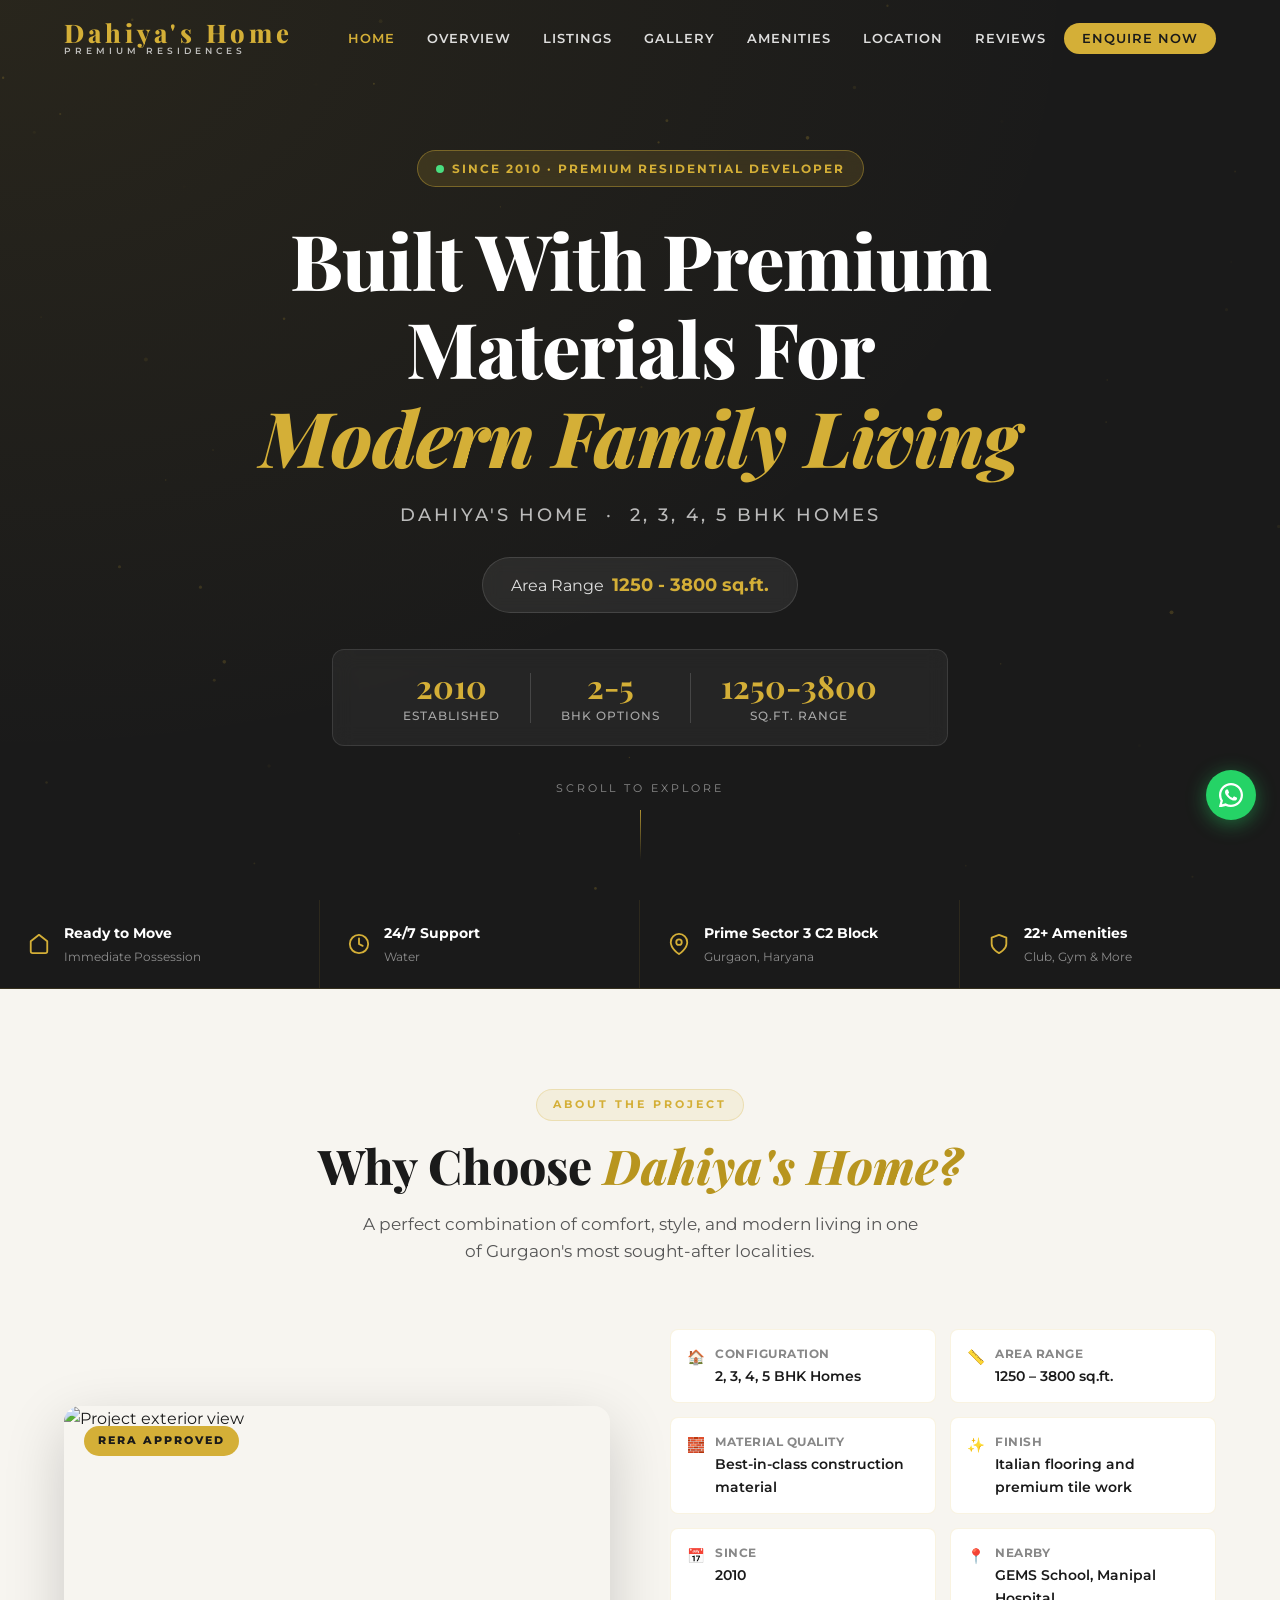
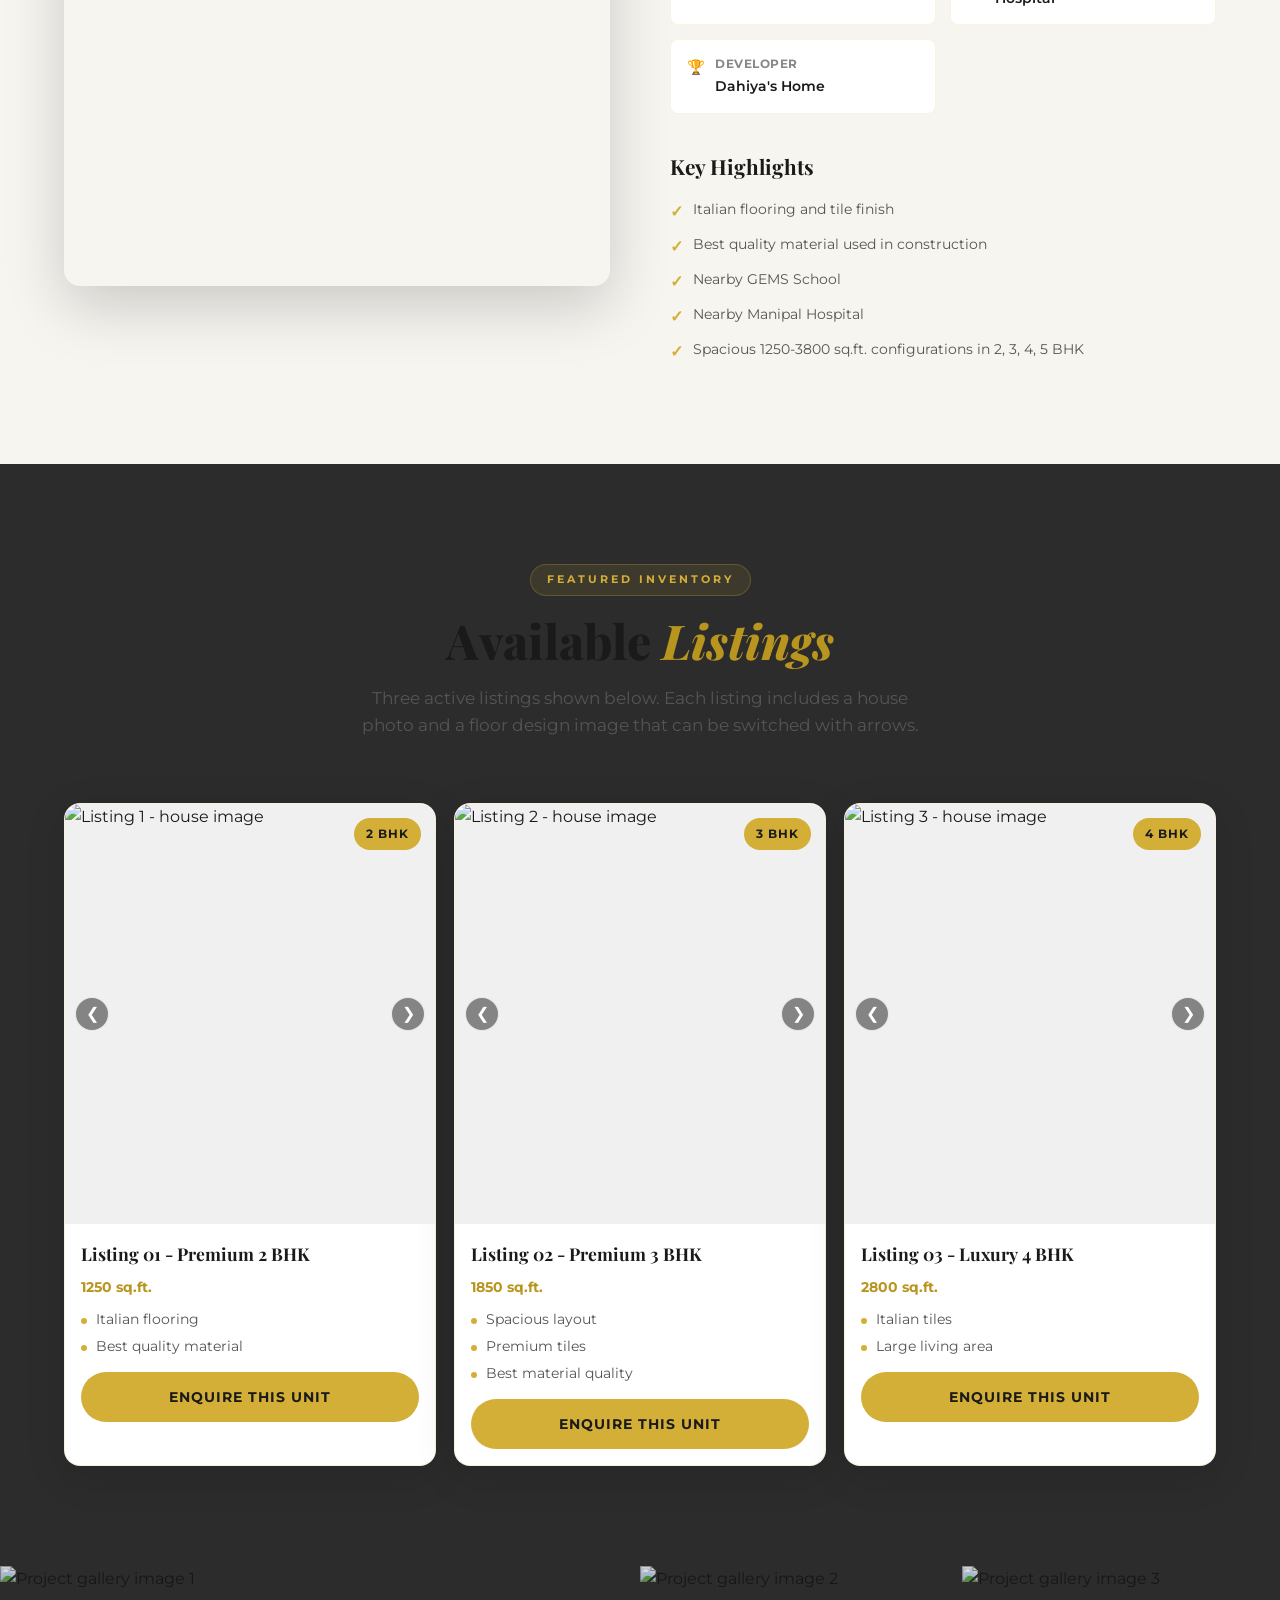
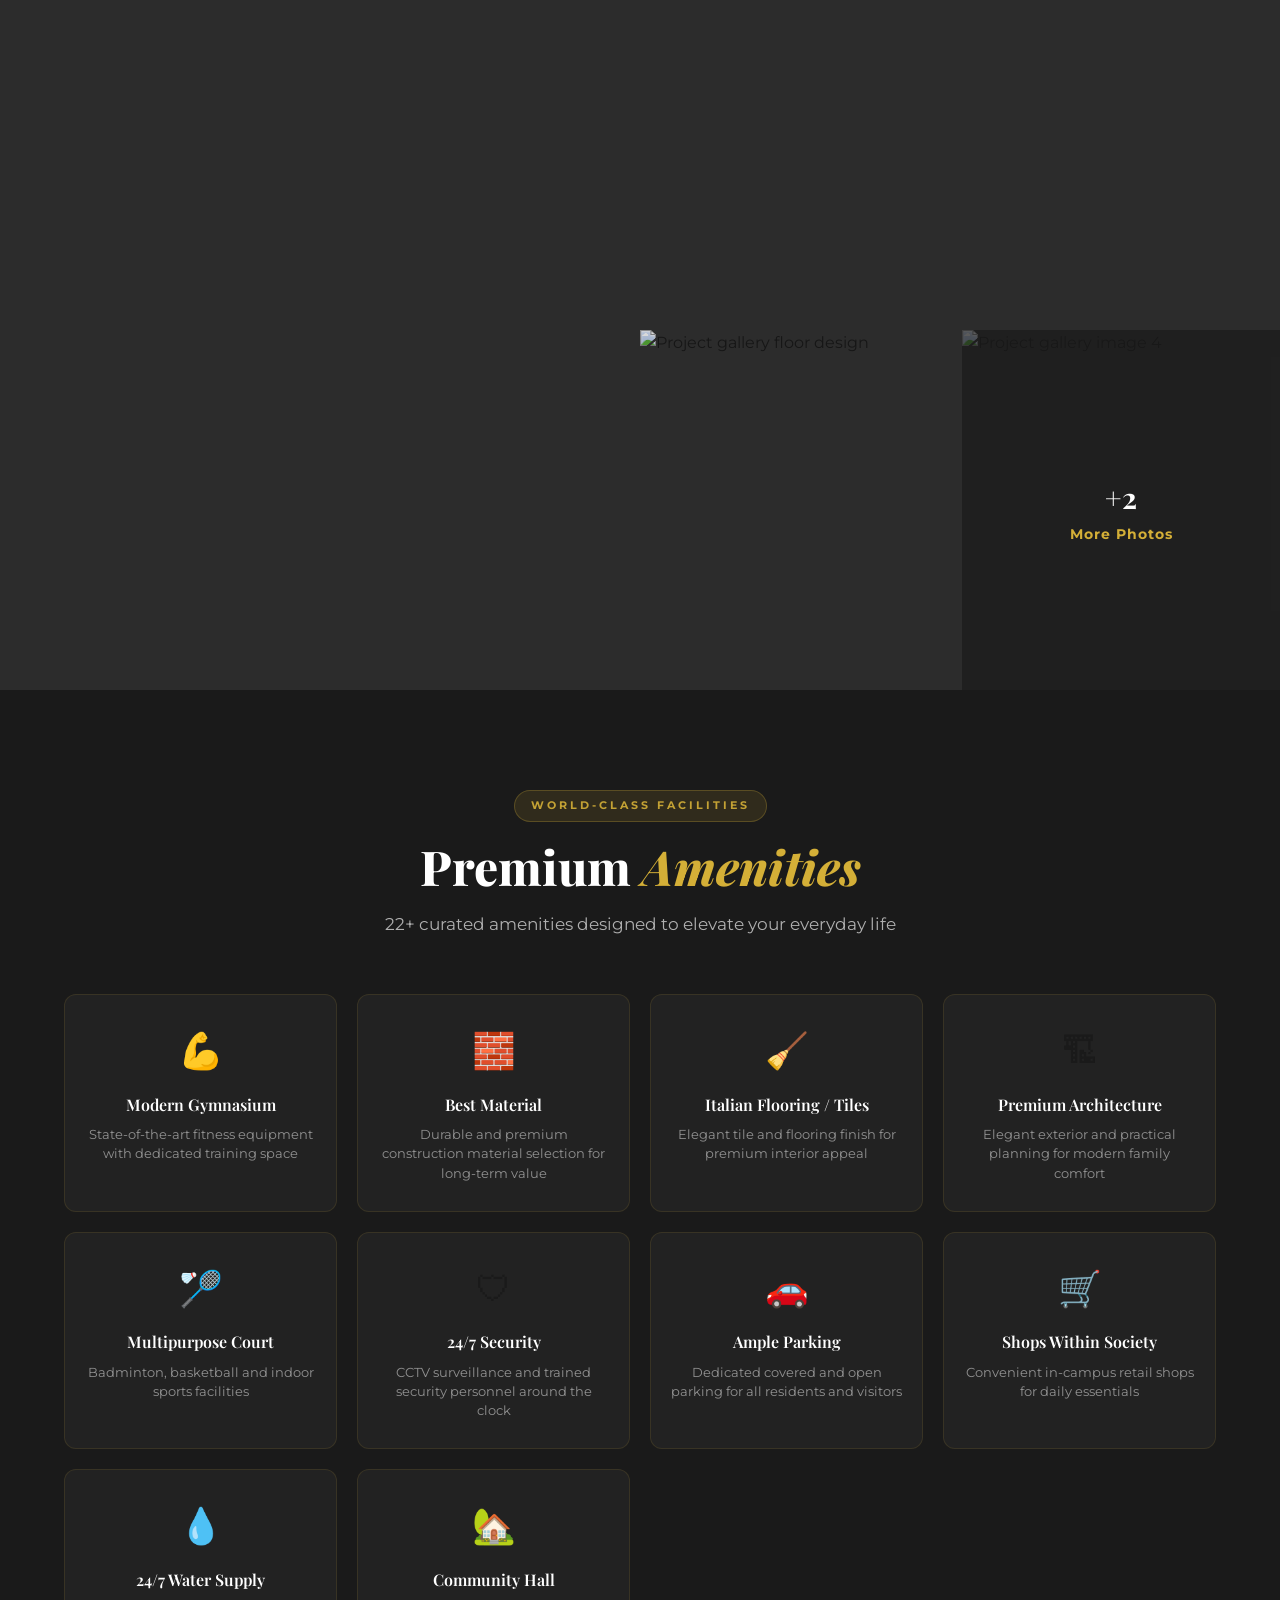
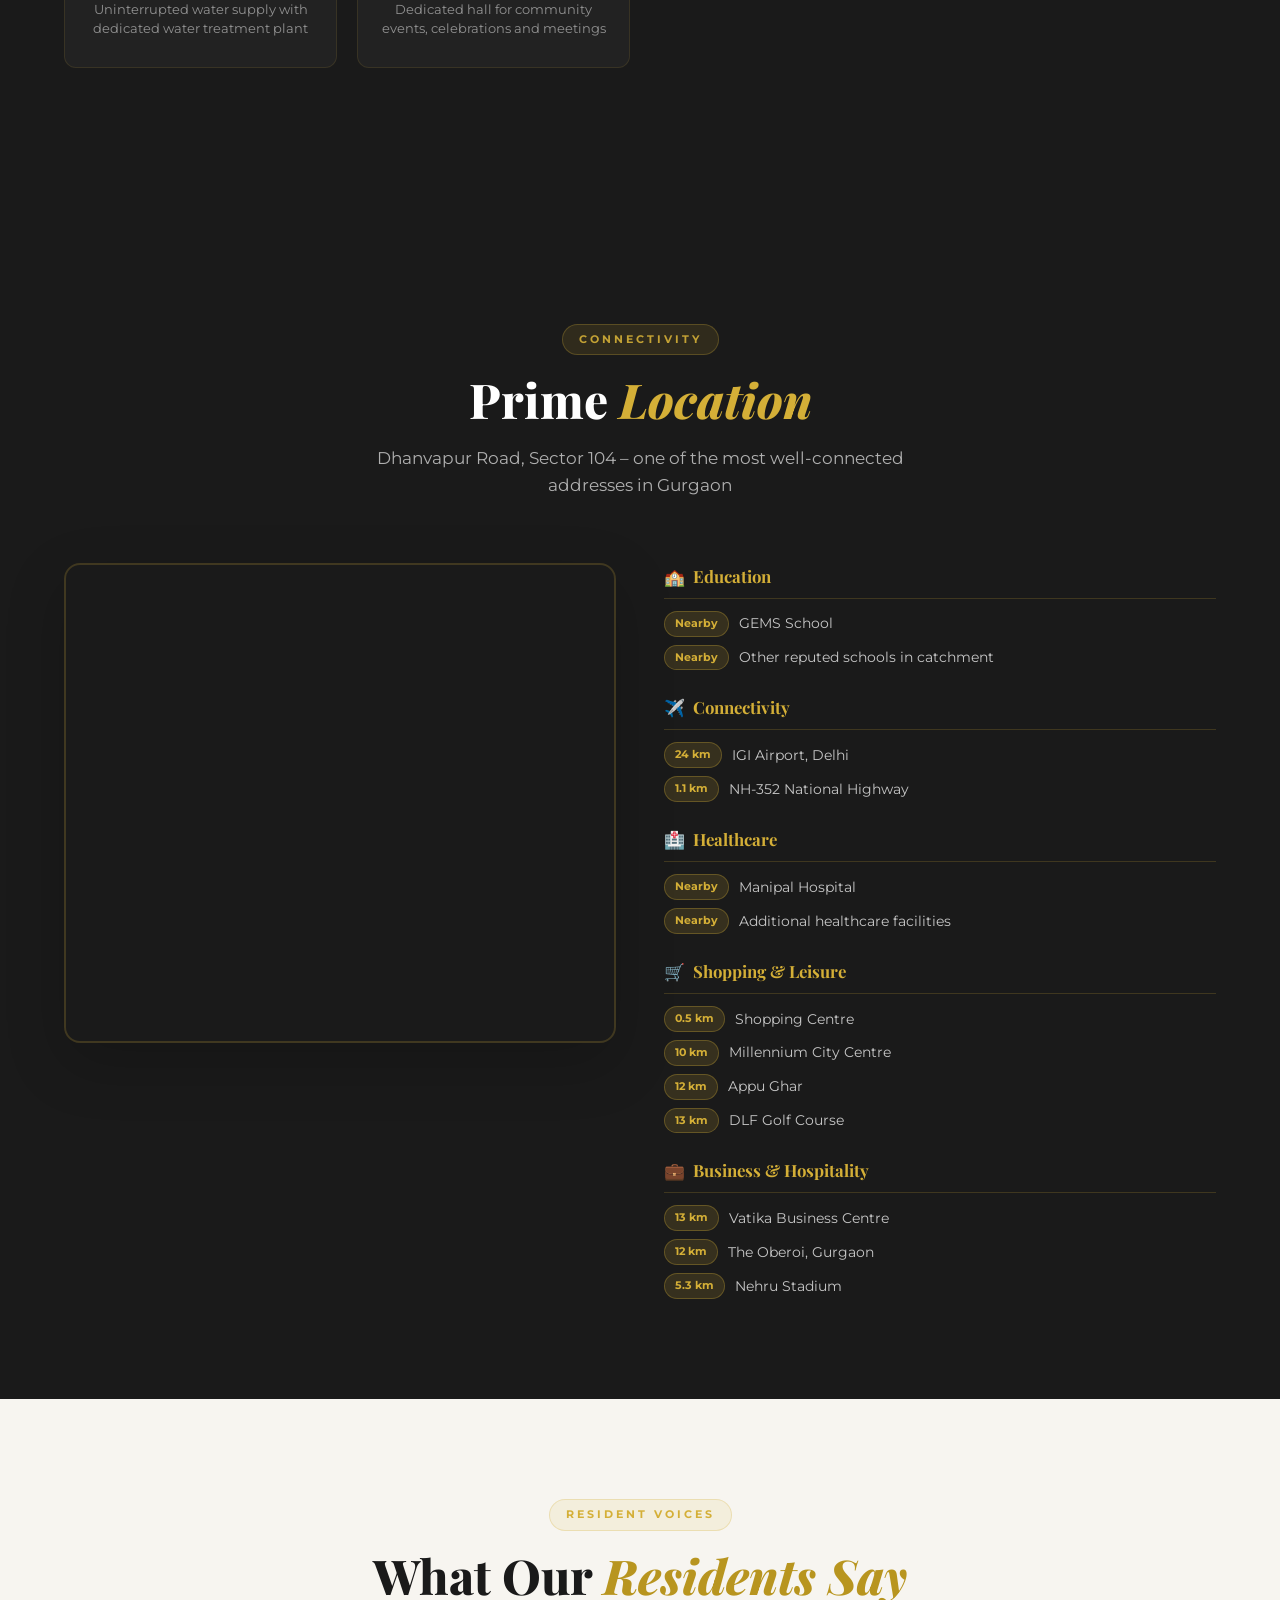
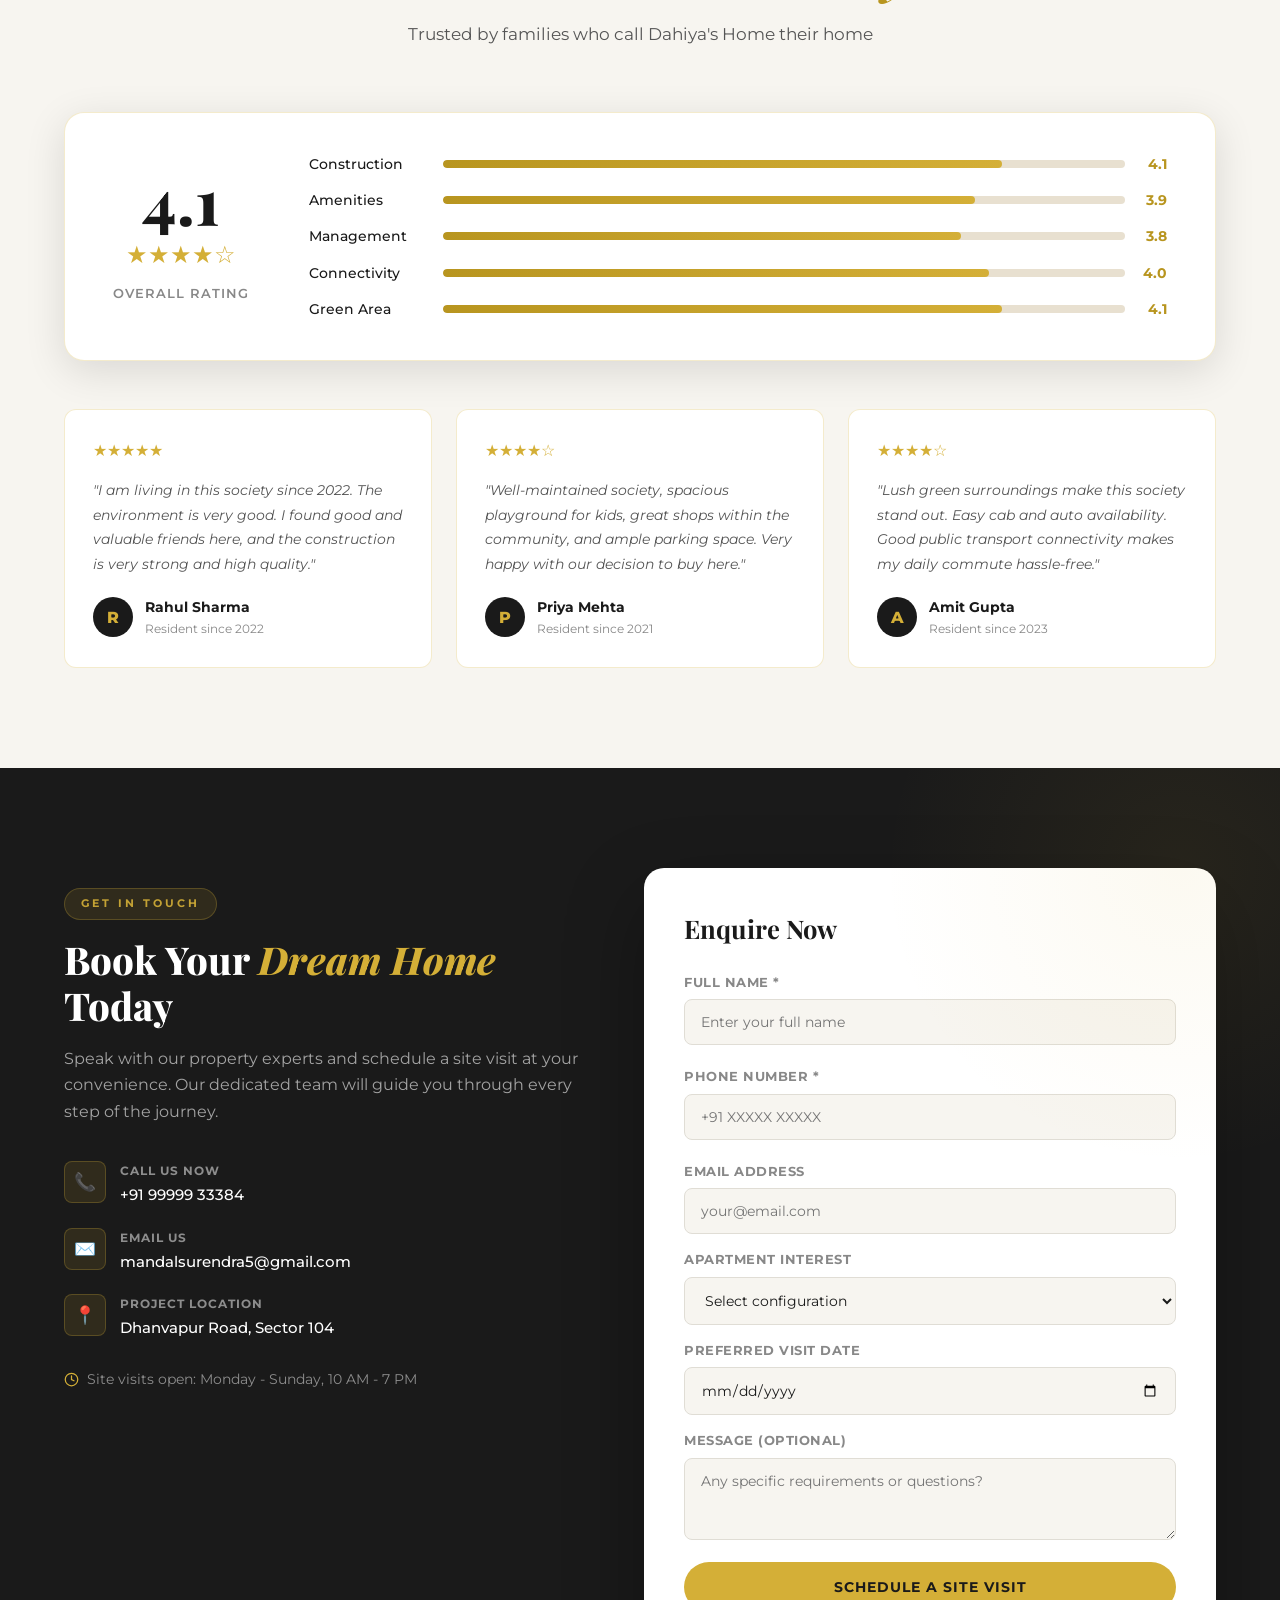
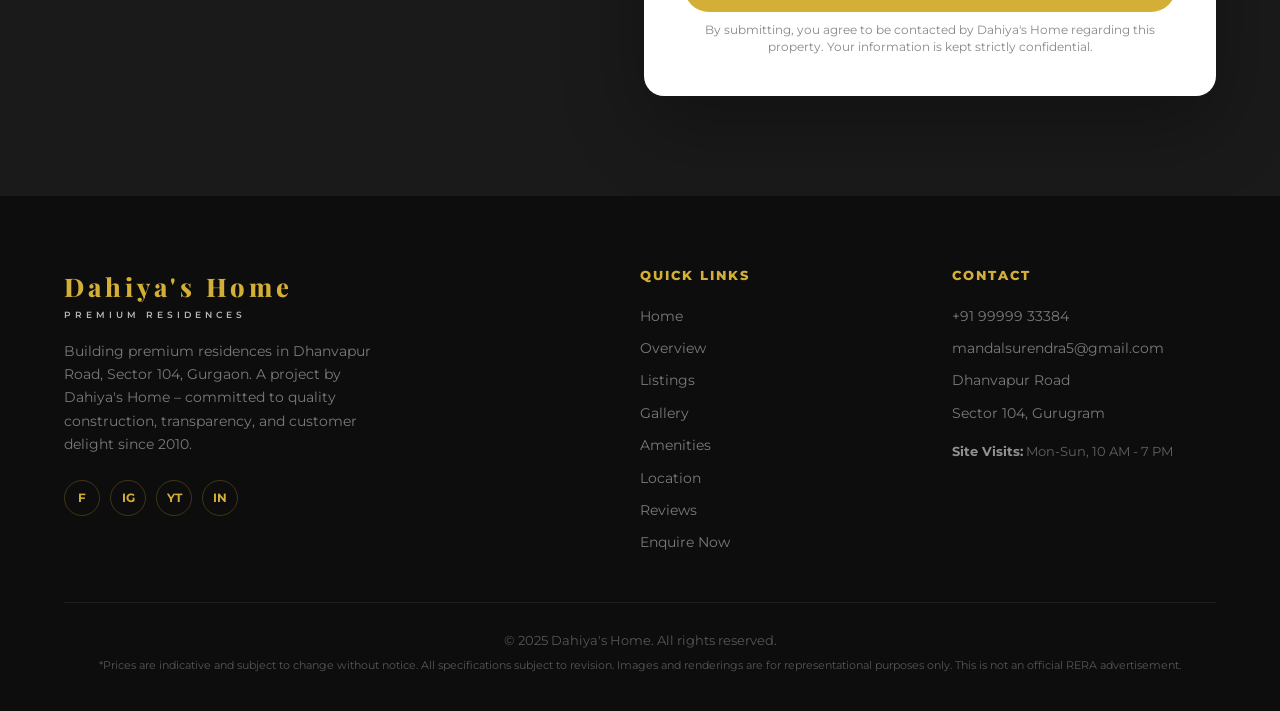
==== index.html @ af33829c "Fix location and contact icon encoding" ====
﻿<!DOCTYPE html>
<html lang="en">

<head>
  <meta charset="UTF-8">
  <meta name="viewport" content="width=device-width, initial-scale=1.0">
  <meta name="description"
    content="Dahiya's Home presents premium residences with 2, 3, 4 and 5 BHK options, area range 1250-3800 sq.ft., quality construction and modern amenities.">
  <meta name="keywords"
    content="Dahiya's Home, Gurgaon homes, 2BHK, 3BHK, 4BHK, 5BHK, Italian tiles">
  <title>Dahiya's Home | Premium Residences</title>
  <link rel="preconnect" href="https://fonts.googleapis.com">
  <link rel="preconnect" href="https://fonts.gstatic.com" crossorigin>
  <link
    href="https://fonts.googleapis.com/css2?family=Playfair+Display:ital,wght@0,400;0,500;0,600;0,700;0,800;1,400;1,600&family=Montserrat:wght@300;400;500;600;700&display=swap"
    rel="stylesheet">
  <link rel="stylesheet" href="/styles.css?v=3">
</head>

<body>

  <!-- ===== STICKY NAVBAR ===== -->
  <nav id="navbar">
    <div class="nav-container">
      <a href="#home" class="nav-logo">
        <span class="logo-apex">Dahiya's Home</span>
        <span class="logo-sub">Premium Residences</span>
      </a>
      <ul class="nav-links" id="navLinks">
        <li><a href="#home" class="nav-link active">Home</a></li>
        <li><a href="#overview" class="nav-link">Overview</a></li>
        <li><a href="#listings" class="nav-link">Listings</a></li>
        <li><a href="#gallery" class="nav-link">Gallery</a></li>
        <li><a href="#amenities" class="nav-link">Amenities</a></li>
        <li><a href="#location" class="nav-link">Location</a></li>
        <li><a href="#reviews" class="nav-link">Reviews</a></li>
        <li><a href="#contact" class="nav-link nav-cta-link">Enquire Now</a></li>
      </ul>
      <button class="hamburger" id="hamburger" aria-label="Toggle navigation menu">
        <span></span><span></span><span></span>
      </button>
    </div>
  </nav>

  <!-- ===== HERO ===== -->
  <section id="home" class="hero">
    <div class="hero-bg">
      <div class="hero-overlay"></div>
      <div class="hero-particles" id="particles"></div>
    </div>
    <div class="hero-content">
      <div class="hero-badge animate-fade-in-up" style="--delay:0.1s">
        <span class="badge-dot"></span> Since 2010 &middot; Premium Residential Developer
      </div>
      <h1 class="hero-title animate-fade-in-up" style="--delay:0.2s">
        Built With Premium Materials For<br><em>Modern Family Living</em>
      </h1>
      <p class="hero-subtitle animate-fade-in-up" style="--delay:0.35s">
        Dahiya's Home &nbsp;&middot;&nbsp; 2, 3, 4, 5 BHK Homes
      </p>
      <div class="hero-price animate-fade-in-up" style="--delay:0.5s">
        Area Range &nbsp;<strong>1250 - 3800 sq.ft.</strong>
      </div>
      <div class="hero-stats animate-fade-in-up" style="--delay:0.65s">
        <div class="hero-stat">
          <span class="stat-number">2010</span>
          <span class="stat-label">Established</span>
        </div>
        <div class="hero-divider"></div>
        <div class="hero-stat">
          <span class="stat-number">2-5</span>
          <span class="stat-label">BHK Options</span>
        </div>
        <div class="hero-divider"></div>
        <div class="hero-stat">
          <span class="stat-number">1250-3800</span>
          <span class="stat-label">Sq.Ft. Range</span>
        </div>
      </div>
    </div>
    <div class="hero-scroll-hint">
      <span>Scroll to explore</span>
      <div class="scroll-line"></div>
    </div>
  </section>

  <!-- ===== QUICK STATS STRIP ===== -->
  <section class="stats-strip">
    <div class="strip-item">
      <svg width="22" height="22" viewBox="0 0 24 24" fill="none">
        <path d="M3 9l9-7 9 7v11a2 2 0 01-2 2H5a2 2 0 01-2-2z" stroke="currentColor" stroke-width="2"
          stroke-linecap="round" stroke-linejoin="round" />
      </svg>
      <div><strong>Ready to Move</strong><span>Immediate Possession</span></div>
    </div>
    <div class="strip-item">
      <svg width="22" height="22" viewBox="0 0 24 24" fill="none">
        <circle cx="12" cy="12" r="10" stroke="currentColor" stroke-width="2" />
        <path d="M12 6v6l4 2" stroke="currentColor" stroke-width="2" stroke-linecap="round" />
      </svg>
      <div><strong>24/7 Support</strong><span>Water</span></div>
    </div>
    <div class="strip-item">
      <svg width="22" height="22" viewBox="0 0 24 24" fill="none">
        <path d="M21 10c0 7-9 13-9 13s-9-6-9-13a9 9 0 0118 0z" stroke="currentColor" stroke-width="2" />
        <circle cx="12" cy="10" r="3" stroke="currentColor" stroke-width="2" />
      </svg>
      <div><strong>Prime Sector 3 C2 Block</strong><span>Gurgaon, Haryana</span></div>
    </div>
    <div class="strip-item">
      <svg width="22" height="22" viewBox="0 0 24 24" fill="none">
        <path d="M12 22s8-4 8-10V5l-8-3-8 3v7c0 6 8 10 8 10z" stroke="currentColor" stroke-width="2"
          stroke-linecap="round" stroke-linejoin="round" />
      </svg>
      <div><strong>22+ Amenities</strong><span>Club, Gym &amp; More</span></div>
    </div>
  </section>

  <!-- ===== OVERVIEW ===== -->
  <section id="overview" class="section overview-section">
    <div class="container">
      <div class="section-header">
        <span class="section-tag">About the Project</span>
        <h2 class="section-title">Why Choose <em>Dahiya's Home?</em></h2>
        <p class="section-desc">A perfect combination of comfort, style, and modern living in one of Gurgaon's most
          sought-after localities.</p>
      </div>

      <div class="overview-grid">
        <!-- Real image from 99acres property listing -->
        <div class="overview-image-card">
          <img src="assets/images/listing-3-house.jpg" alt="Project exterior view" class="overview-img">
          <div class="overview-img-badge">RERA Approved</div>
        </div>

        <div class="overview-details">
          <div class="project-specs">
            <div class="spec-item">
              <span class="spec-icon">&#127968;</span>
              <div><strong>Configuration</strong><span>2, 3, 4, 5 BHK Homes</span></div>
            </div>
            <div class="spec-item">
              <span class="spec-icon">&#128207;</span>
              <div><strong>Area Range</strong><span>1250 &ndash; 3800 sq.ft.</span></div>
            </div>
            <div class="spec-item">
              <span class="spec-icon">&#129521;</span>
              <div><strong>Material Quality</strong><span>Best-in-class construction material</span></div>
            </div>
            <div class="spec-item">
              <span class="spec-icon">&#10024;</span>
              <div><strong>Finish</strong><span>Italian flooring and premium tile work</span></div>
            </div>
            <div class="spec-item">
              <span class="spec-icon">&#128197;</span>
              <div><strong>Since</strong><span>2010</span></div>
            </div>
            <div class="spec-item">
              <span class="spec-icon">&#128205;</span>
              <div><strong>Nearby</strong><span>GEMS School, Manipal Hospital</span></div>
            </div>
            <div class="spec-item">
              <span class="spec-icon">&#127942;</span>
              <div><strong>Developer</strong><span>Dahiya's Home</span></div>
            </div>
          </div>

          <div class="highlights-list">
            <h3 class="highlights-title">Key Highlights</h3>
            <ul>
              <li><span class="check-icon">&check;</span> Italian flooring and tile finish</li>
              <li><span class="check-icon">&check;</span> Best quality material used in construction</li>
              <li><span class="check-icon">&check;</span> Nearby GEMS School</li>
              <li><span class="check-icon">&check;</span> Nearby Manipal Hospital</li>
              <li><span class="check-icon">&check;</span> Spacious 1250-3800 sq.ft. configurations in 2, 3, 4, 5 BHK</li>
            </ul>
          </div>
        </div>
      </div>
    </div>
  </section>

  <!-- ===== LISTINGS ===== -->
  <section id="listings" class="section listings-section">
    <div class="container">
      <div class="section-header">
        <span class="section-tag">Featured Inventory</span>
        <h2 class="section-title">Available <em>Listings</em></h2>
        <p class="section-desc">Three active listings shown below. Each listing includes a house photo and a floor design image that can be switched with arrows.</p>
      </div>

      <div class="listings-grid">
        <article class="listing-card">
          <div class="listing-image-wrap listing-slider" data-listing-slider>
            <div class="listing-slide is-active">
              <img src="assets/images/listing-1-house.jpg" alt="Listing 1 - house image">
            </div>
            <div class="listing-slide">
              <img src="assets/images/listing-1-floor.jpg" alt="Listing 1 - floor design image">
            </div>
            <button class="listing-arrow prev" type="button" data-slide-dir="prev" aria-label="Previous image">&#10094;</button>
            <button class="listing-arrow next" type="button" data-slide-dir="next" aria-label="Next image">&#10095;</button>
            <span class="listing-badge">2 BHK</span>
          </div>
          <div class="listing-content">
            <h3>Listing 01 - Premium 2 BHK</h3>
            <p class="listing-area">1250 sq.ft.</p>
            <ul class="listing-points">
              <li>Italian flooring</li>
              <li>Best quality material</li>
            </ul>
            <a href="#contact" class="btn-primary listing-btn">Enquire This Unit</a>
          </div>
        </article>

        <article class="listing-card">
          <div class="listing-image-wrap listing-slider" data-listing-slider>
            <div class="listing-slide is-active">
              <img src="assets/images/listing-2-house.jpg" alt="Listing 2 - house image">
            </div>
            <div class="listing-slide">
              <img src="assets/images/listing-2-floor.jpg" alt="Listing 2 - floor design image">
            </div>
            <button class="listing-arrow prev" type="button" data-slide-dir="prev" aria-label="Previous image">&#10094;</button>
            <button class="listing-arrow next" type="button" data-slide-dir="next" aria-label="Next image">&#10095;</button>
            <span class="listing-badge">3 BHK</span>
          </div>
          <div class="listing-content">
            <h3>Listing 02 - Premium 3 BHK</h3>
            <p class="listing-area">1850 sq.ft.</p>
            <ul class="listing-points">
              <li>Spacious layout</li>
              <li>Premium tiles</li>
              <li>Best material quality</li>
            </ul>
            <a href="#contact" class="btn-primary listing-btn">Enquire This Unit</a>
          </div>
        </article>

        <article class="listing-card">
          <div class="listing-image-wrap listing-slider" data-listing-slider>
            <div class="listing-slide is-active">
              <img src="assets/images/listing-3-house.jpg" alt="Listing 3 - house image">
            </div>
            <div class="listing-slide">
              <img src="assets/images/listing-3-floor.jpg" alt="Listing 3 - floor design image">
            </div>
            <button class="listing-arrow prev" type="button" data-slide-dir="prev" aria-label="Previous image">&#10094;</button>
            <button class="listing-arrow next" type="button" data-slide-dir="next" aria-label="Next image">&#10095;</button>
            <span class="listing-badge">4 BHK</span>
          </div>
          <div class="listing-content">
            <h3>Listing 03 - Luxury 4 BHK</h3>
            <p class="listing-area">2800 sq.ft.</p>
            <ul class="listing-points">
              <li>Italian tiles</li>
              <li>Large living area</li>
            </ul>
            <a href="#contact" class="btn-primary listing-btn">Enquire This Unit</a>
          </div>
        </article>
      </div>
    </div>
  </section>

  <!-- ===== GALLERY ===== -->
  <section id="gallery" class="gallery-strip">
      <div class="gallery-grid">
      <div class="gallery-item tall">
        <img src="assets/images/listing-3-house.jpg" alt="Project gallery image 1">
      </div>
      <div class="gallery-item">
        <img src="assets/images/house-4.jpg" alt="Project gallery image 2">
      </div>
      <div class="gallery-item">
        <img src="assets/images/house-4.jpg" alt="Project gallery image 3">
      </div>
      <div class="gallery-item">
        <img src="assets/images/listing-3-floor.jpg" alt="Project gallery floor design">
      </div>
      <div class="gallery-item" style="position:relative;">
        <img src="assets/images/gallery-1.jpg" alt="Project gallery image 4">
        <div class="gallery-count-overlay">
          <div style="text-align:center">
            +2<span>More Photos</span>
          </div>
        </div>
      </div>
    </div>
  </section>

  <!-- ===== AMENITIES ===== -->
  <section id="amenities" class="section amenities-section">
    <div class="container">
      <div class="section-header">
        <span class="section-tag light">World-Class Facilities</span>
        <h2 class="section-title light">Premium <em>Amenities</em></h2>
        <p class="section-desc light">22+ curated amenities designed to elevate your everyday life</p>
      </div>

      <div class="amenities-grid">
        <div class="amenity-card" style="--delay:0.05s">
          <div class="amenity-icon">&#128170;</div>
          <h4>Modern Gymnasium</h4>
          <p>State-of-the-art fitness equipment with dedicated training space</p>
        </div>
        <div class="amenity-card" style="--delay:0.1s">
          <div class="amenity-icon">&#129521;</div>
          <h4>Best Material</h4>
          <p>Durable and premium construction material selection for long-term value</p>
        </div>
        <div class="amenity-card" style="--delay:0.15s">
          <div class="amenity-icon">&#129529;</div>
          <h4>Italian Flooring / Tiles</h4>
          <p>Elegant tile and flooring finish for premium interior appeal</p>
        </div>
        <div class="amenity-card" style="--delay:0.2s">
          <div class="amenity-icon">&#127959;</div>
          <h4>Premium Architecture</h4>
          <p>Elegant exterior and practical planning for modern family comfort</p>
        </div>
        <div class="amenity-card" style="--delay:0.25s">
          <div class="amenity-icon">&#127992;</div>
          <h4>Multipurpose Court</h4>
          <p>Badminton, basketball and indoor sports facilities</p>
        </div>
        <div class="amenity-card" style="--delay:0.3s">
          <div class="amenity-icon">&#128737;</div>
          <h4>24/7 Security</h4>
          <p>CCTV surveillance and trained security personnel around the clock</p>
        </div>
        <div class="amenity-card" style="--delay:0.35s">
          <div class="amenity-icon">&#128663;</div>
          <h4>Ample Parking</h4>
          <p>Dedicated covered and open parking for all residents and visitors</p>
        </div>
        <div class="amenity-card" style="--delay:0.4s">
          <div class="amenity-icon">&#128722;</div>
          <h4>Shops Within Society</h4>
          <p>Convenient in-campus retail shops for daily essentials</p>
        </div>
        <div class="amenity-card" style="--delay:0.5s">
          <div class="amenity-icon">&#128167;</div>
          <h4>24/7 Water Supply</h4>
          <p>Uninterrupted water supply with dedicated water treatment plant</p>
        </div>
        <div class="amenity-card" style="--delay:0.55s">
          <div class="amenity-icon">&#127969;</div>
          <h4>Community Hall</h4>
          <p>Dedicated hall for community events, celebrations and meetings</p>
        </div>
      </div>

    </div>
  </section>

  <!-- ===== LOCATION ===== -->
  <section id="location" class="section location-section">
    <div class="container">
      <div class="section-header">
        <span class="section-tag light">Connectivity</span>
        <h2 class="section-title light">Prime <em>Location</em></h2>
        <p class="section-desc light">Dhanvapur Road, Sector 104 &ndash; one of the most well-connected addresses in Gurgaon</p>
      </div>

      <div class="location-grid">
        <div class="location-map-wrap">
          <iframe
            src="https://www.google.com/maps?q=Dhanvapur%20Road%20Sector%20104%20Gurugram&amp;output=embed"
            width="100%" height="100%" style="border:0;" allowfullscreen="" loading="lazy"
            referrerpolicy="no-referrer-when-downgrade" title="Dahiya's Home Location Map - Dhanvapur Road, Sector 104, Gurgaon">
          </iframe>
        </div>

        <div class="location-details">
          <div class="location-category">
            <h4><span>&#127979;</span> Education</h4>
            <ul>
              <li><span class="dist-badge">Nearby</span> GEMS School</li>
              <li><span class="dist-badge">Nearby</span> Other reputed schools in catchment</li>
            </ul>
          </div>
          <div class="location-category">
            <h4><span>&#9992;&#65039;</span> Connectivity</h4>
            <ul>
              <li><span class="dist-badge">24 km</span> IGI Airport, Delhi</li>
              <li><span class="dist-badge">1.1 km</span> NH-352 National Highway</li>
            </ul>
          </div>
          <div class="location-category">
            <h4><span>&#127973;</span> Healthcare</h4>
            <ul>
              <li><span class="dist-badge">Nearby</span> Manipal Hospital</li>
              <li><span class="dist-badge">Nearby</span> Additional healthcare facilities</li>
            </ul>
          </div>
          <div class="location-category">
            <h4><span>&#128722;</span> Shopping &amp; Leisure</h4>
            <ul>
              <li><span class="dist-badge">0.5 km</span> Shopping Centre</li>
              <li><span class="dist-badge">10 km</span> Millennium City Centre</li>
              <li><span class="dist-badge">12 km</span> Appu Ghar</li>
              <li><span class="dist-badge">13 km</span> DLF Golf Course</li>
            </ul>
          </div>
          <div class="location-category">
            <h4><span>&#128188;</span> Business &amp; Hospitality</h4>
            <ul>
              <li><span class="dist-badge">13 km</span> Vatika Business Centre</li>
              <li><span class="dist-badge">12 km</span> The Oberoi, Gurgaon</li>
              <li><span class="dist-badge">5.3 km</span> Nehru Stadium</li>
            </ul>
          </div>
        </div>
      </div>
    </div>
  </section>

  <!-- ===== REVIEWS ===== -->
  <section id="reviews" class="section reviews-section">
    <div class="container">
      <div class="section-header">
        <span class="section-tag">Resident Voices</span>
        <h2 class="section-title">What Our <em>Residents Say</em></h2>
        <p class="section-desc">Trusted by families who call Dahiya's Home their home</p>
      </div>

      <div class="rating-summary">
        <div class="overall-rating">
          <span class="big-rating">4.1</span>
          <div class="rating-stars">&#9733;&#9733;&#9733;&#9733;&#9734;</div>
          <span class="rating-label">Overall Rating</span>
        </div>
        <div class="rating-bars">
          <div class="rating-bar-item">
            <span>Construction</span>
            <div class="bar-outer">
              <div class="bar-inner" style="width:82%"></div>
            </div>
            <span>4.1</span>
          </div>
          <div class="rating-bar-item">
            <span>Amenities</span>
            <div class="bar-outer">
              <div class="bar-inner" style="width:78%"></div>
            </div>
            <span>3.9</span>
          </div>
          <div class="rating-bar-item">
            <span>Management</span>
            <div class="bar-outer">
              <div class="bar-inner" style="width:76%"></div>
            </div>
            <span>3.8</span>
          </div>
          <div class="rating-bar-item">
            <span>Connectivity</span>
            <div class="bar-outer">
              <div class="bar-inner" style="width:80%"></div>
            </div>
            <span>4.0</span>
          </div>
          <div class="rating-bar-item">
            <span>Green Area</span>
            <div class="bar-outer">
              <div class="bar-inner" style="width:82%"></div>
            </div>
            <span>4.1</span>
          </div>
        </div>
      </div>

      <div class="reviews-grid">
        <div class="review-card">
          <div class="review-stars">&#9733;&#9733;&#9733;&#9733;&#9733;</div>
          <p class="review-text">"I am living in this society since 2022. The environment is very good. I found good and
            valuable friends here, and the construction is very strong and high quality."</p>
          <div class="reviewer">
            <div class="reviewer-avatar">R</div>
            <div><strong>Rahul Sharma</strong><span>Resident since 2022</span></div>
          </div>
        </div>
        <div class="review-card">
          <div class="review-stars">&#9733;&#9733;&#9733;&#9733;&#9734;</div>
          <p class="review-text">"Well-maintained society, spacious playground for kids, great shops within the
            community, and ample parking space. Very happy with our decision to buy here."</p>
          <div class="reviewer">
            <div class="reviewer-avatar">P</div>
            <div><strong>Priya Mehta</strong><span>Resident since 2021</span></div>
          </div>
        </div>
        <div class="review-card">
          <div class="review-stars">&#9733;&#9733;&#9733;&#9733;&#9734;</div>
          <p class="review-text">"Lush green surroundings make this society stand out. Easy cab and auto availability.
            Good public transport connectivity makes my daily commute hassle-free."</p>
          <div class="reviewer">
            <div class="reviewer-avatar">A</div>
            <div><strong>Amit Gupta</strong><span>Resident since 2023</span></div>
          </div>
        </div>
      </div>
    </div>
  </section>

  <!-- ===== CONTACT / ENQUIRY ===== -->
  <section id="contact" class="section contact-section">
    <div class="contact-bg-overlay"></div>
    <div class="container">
      <div class="contact-grid">

        <div class="contact-info">
          <span class="section-tag light">Get In Touch</span>
          <h2 class="contact-title">Book Your <em>Dream Home</em> Today</h2>
          <p class="contact-desc">Speak with our property experts and schedule a site visit at your convenience. Our
            dedicated team will guide you through every step of the journey.</p>

          <div class="contact-details">
            <div class="contact-detail-item">
              <div class="cd-icon">&#128222;</div>
              <div>
                <strong>Call Us Now</strong>
                <a href="tel:+919999933384">+91 99999 33384</a>
              </div>
            </div>
            <div class="contact-detail-item">
              <div class="cd-icon">&#9993;&#65039;</div>
              <div>
                <strong>Email Us</strong>
                <a href="mailto:mandalsurendra5@gmail.com">mandalsurendra5@gmail.com</a>
              </div>
            </div>
            <div class="contact-detail-item">
              <div class="cd-icon">&#128205;</div>
              <div>
                <strong>Project Location</strong>
                <span>Dhanvapur Road, Sector 104</span>
              </div>
            </div>
          </div>

          <div class="contact-hours">
            <svg width="15" height="15" viewBox="0 0 24 24" fill="none">
              <circle cx="12" cy="12" r="10" stroke="currentColor" stroke-width="2" />
              <path d="M12 6v6l4 2" stroke="currentColor" stroke-width="2" stroke-linecap="round" />
            </svg>
            Site visits open: Monday - Sunday, 10 AM - 7 PM
          </div>
        </div>

        <div class="contact-form-card">
          <h3 class="form-title">Enquire Now</h3>
          <form id="enquiryForm" class="enquiry-form" novalidate>
            <div class="form-group">
              <label for="name">Full Name *</label>
              <input type="text" id="name" name="name" placeholder="Enter your full name" required autocomplete="name">
              <span class="form-error" id="name-error"></span>
            </div>
            <div class="form-group">
              <label for="phone">Phone Number *</label>
              <input type="tel" id="phone" name="phone" placeholder="+91 XXXXX XXXXX" required autocomplete="tel">
              <span class="form-error" id="phone-error"></span>
            </div>
            <div class="form-group">
              <label for="email">Email Address</label>
              <input type="email" id="email" name="email" placeholder="your@email.com" autocomplete="email">
            </div>
            <div class="form-group">
              <label for="config">Apartment Interest</label>
              <select id="config" name="config">
                <option value="">Select configuration</option>
                <option value="2bhk">2 BHK (1250 sq.ft. onwards)</option>
                <option value="3bhk">3 BHK</option>
                <option value="4bhk">4 BHK</option>
                <option value="5bhk">5 BHK</option>
                <option value="not-sure">Not Sure Yet</option>
              </select>
            </div>
            <div class="form-group">
              <label for="visit-date">Preferred Visit Date</label>
              <input type="date" id="visit-date" name="visit-date">
            </div>
            <div class="form-group">
              <label for="message">Message (Optional)</label>
              <textarea id="message" name="message" rows="3"
                placeholder="Any specific requirements or questions?"></textarea>
            </div>
            <button type="submit" class="btn-primary form-submit" id="submitBtn">
              <span class="btn-text">Schedule a Site Visit</span>
              <span class="btn-spinner hidden" id="spinner">&#8635;</span>
            </button>
            <p class="form-status hidden" id="formStatus" role="status" aria-live="polite"></p>
          </form>

          <div class="form-success hidden" id="formSuccess">
            <div class="success-icon">&check;</div>
            <h4>Thank You!</h4>
            <p>Our team will contact you shortly to confirm your site visit.</p>
          </div>
          <p class="form-disclaimer">By submitting, you agree to be contacted by Dahiya's Home regarding this property.
            Your information is kept strictly confidential.</p>
        </div>
      </div>
    </div>
  </section>

  <!-- ===== FOOTER ===== -->
  <footer class="footer">
    <div class="container">
      <div class="footer-grid">
        <div class="footer-brand">
          <div class="footer-logo">
            <span class="logo-apex">Dahiya's Home</span>
            <span class="logo-sub">Premium Residences</span>
          </div>
          <p>Building premium residences in Dhanvapur Road, Sector 104, Gurgaon. A project by Dahiya's Home &ndash; committed to
            quality construction, transparency, and customer delight since 2010.</p>
          <div class="social-links">
            <a href="#" aria-label="Facebook" class="social-link">f</a>
            <a href="#" aria-label="Instagram" class="social-link">ig</a>
            <a href="#" aria-label="YouTube" class="social-link">yt</a>
            <a href="#" aria-label="LinkedIn" class="social-link">in</a>
          </div>
        </div>

        <div class="footer-links-col">
          <h5>Quick Links</h5>
          <ul>
            <li><a href="#home">Home</a></li>
            <li><a href="#overview">Overview</a></li>
            <li><a href="#listings">Listings</a></li>
            <li><a href="#gallery">Gallery</a></li>
            <li><a href="#amenities">Amenities</a></li>
            <li><a href="#location">Location</a></li>
            <li><a href="#reviews">Reviews</a></li>
            <li><a href="#contact">Enquire Now</a></li>
          </ul>
        </div>

        <div class="footer-links-col">
          <h5>Contact</h5>
          <ul>
            <li><a href="tel:+919999933384">+91 99999 33384</a></li>
            <li><a href="mailto:mandalsurendra5@gmail.com">mandalsurendra5@gmail.com</a></li>
            <li>Dhanvapur Road</li>
            <li>Sector 104, Gurugram</li>
          </ul>
          <div class="footer-hours">
            <strong>Site Visits:</strong> Mon-Sun, 10 AM - 7 PM
          </div>
        </div>
      </div>

      <div class="footer-bottom">
        <p>&copy; 2025 Dahiya's Home. All rights reserved.</p>
        <p class="disclaimer">*Prices are indicative and subject to change without notice. All specifications subject to
          revision. Images and renderings are for representational purposes only. This is not an official RERA
          advertisement.</p>
      </div>
    </div>
  </footer>

  <!-- FLOATING ENQUIRE BUTTON (mobile) -->
  <a href="#contact" class="float-cta" id="floatCta">
    Enquire Now
  </a>

  <!-- WHATSAPP BUTTON -->
  <a href="https://wa.me/919999933384?text=Hi%20Dahiya%27s%20Home%2C%20I%20visited%20your%20website.%20I%20am%20interested%20in%20the%20Dhanvapur%20Road%20Sector%20104%20project.%20Could%20you%20please%20share%20the%20details%3F%20Thanks."
    class="whatsapp-btn" id="whatsappBtn" target="_blank" rel="noopener" aria-label="Chat on WhatsApp">
    <svg xmlns="http://www.w3.org/2000/svg" viewBox="0 0 24 24" fill="currentColor" width="24" height="24">
      <path
        d="M17.472 14.382c-.297-.149-1.758-.867-2.03-.967-.273-.099-.471-.148-.67.15-.197.297-.767.966-.94 1.164-.173.199-.347.223-.644.075-.297-.15-1.255-.463-2.39-1.475-.883-.788-1.48-1.761-1.653-2.059-.173-.297-.018-.458.13-.606.134-.133.298-.347.446-.52.149-.174.198-.298.298-.497.099-.198.05-.371-.025-.52-.075-.149-.669-1.612-.916-2.207-.242-.579-.487-.5-.669-.51-.173-.008-.371-.01-.57-.01-.198 0-.52.074-.792.372-.272.297-1.04 1.016-1.04 2.479 0 1.462 1.065 2.875 1.213 3.074.149.198 2.096 3.2 5.077 4.487.709.306 1.262.489 1.694.625.712.227 1.36.195 1.871.118.571-.085 1.758-.719 2.006-1.413.248-.694.248-1.289.173-1.413-.074-.124-.272-.198-.57-.347z" />
      <path
        d="M12 0C5.373 0 0 5.373 0 12c0 2.127.558 4.126 1.532 5.862L.054 23.447a.75.75 0 00.918.975l5.8-1.522A11.95 11.95 0 0012 24c6.627 0 12-5.373 12-12S18.627 0 12 0zm0 21.75a9.705 9.705 0 01-4.95-1.355l-.355-.21-3.685.967.984-3.595-.23-.37A9.718 9.718 0 012.25 12C2.25 6.615 6.615 2.25 12 2.25S21.75 6.615 21.75 12 17.385 21.75 12 21.75z" />
    </svg>
  </a>

  <!-- SCROLL TO TOP -->
  <button class="scroll-top" id="scrollTop" aria-label="Scroll to top of page">&uarr;</button>

  <!-- IMAGE LIGHTBOX -->
  <div class="image-lightbox" id="imageLightbox" aria-hidden="true">
    <button class="lightbox-close" id="lightboxClose" type="button" aria-label="Close image">&times;</button>
    <img id="lightboxImage" src="" alt="Expanded view">
  </div>

  <script src="/script.js?v=3"></script>
</body>

</html>
---- styles.css ----
/* ===== RESET & BASE ===== */
*,
*::before,
*::after {
  box-sizing: border-box;
  margin: 0;
  padding: 0;
}

html {
  scroll-behavior: smooth;
  font-size: 16px;
}

:root {
  --gold: #D4AF37;
  --gold-light: #F0D060;
  --gold-dark: #B8951F;
  --charcoal: #1A1A1A;
  --charcoal2: #2C2C2C;
  --marble: #F7F5F0;
  --white: #FFFFFF;
  --text-dark: #1A1A1A;
  --text-mid: #555555;
  --text-light: #888888;
  --border: rgba(212, 175, 55, 0.25);
  --shadow: 0 10px 40px rgba(0, 0, 0, 0.12);
  --shadow-lg: 0 20px 60px rgba(0, 0, 0, 0.18);
  --radius: 12px;
  --radius-sm: 8px;
  --transition: 0.3s cubic-bezier(0.4, 0, 0.2, 1);
  --font-head: 'Playfair Display', Georgia, serif;
  --font-body: 'Montserrat', -apple-system, sans-serif;
  --max-w: 1200px;
}

body {
  font-family: var(--font-body);
  background: var(--marble);
  color: var(--text-dark);
  line-height: 1.6;
  overflow-x: hidden;
  -webkit-font-smoothing: antialiased;
}

::selection {
  background: var(--gold);
  color: white;
}

img {
  max-width: 100%;
  height: auto;
  display: block;
}

a {
  color: inherit;
  text-decoration: none;
}

::-webkit-scrollbar {
  width: 8px;
}

::-webkit-scrollbar-track {
  background: #f1f1f1;
}

::-webkit-scrollbar-thumb {
  background: var(--gold);
  border-radius: 4px;
}

::-webkit-scrollbar-thumb:hover {
  background: var(--gold-dark);
}

/* ===== ANIMATIONS ===== */
@keyframes fadeInUp {
  from {
    opacity: 0;
    transform: translateY(30px);
  }

  to {
    opacity: 1;
    transform: translateY(0);
  }
}

@keyframes fadeIn {
  from {
    opacity: 0;
  }

  to {
    opacity: 1;
  }
}

@keyframes shimmer {
  0% {
    background-position: -400px 0;
  }

  100% {
    background-position: 400px 0;
  }
}

@keyframes pulse {

  0%,
  100% {
    transform: scale(1);
  }

  50% {
    transform: scale(1.08);
  }
}

@keyframes scrollBounce {

  0%,
  100% {
    transform: translateY(0);
  }

  50% {
    transform: translateY(8px);
  }
}

@keyframes rotateSpin {
  to {
    transform: rotate(360deg);
  }
}

.animate-fade-in-up {
  opacity: 0;
  animation: fadeInUp 0.7s ease forwards;
  animation-delay: var(--delay, 0s);
}

/* ===== NAVBAR ===== */
#navbar {
  position: fixed;
  top: 0;
  left: 0;
  right: 0;
  z-index: 1000;
  background: transparent;
  transition: background var(--transition), box-shadow var(--transition), padding var(--transition);
  padding: 20px 0;
}

#navbar.scrolled {
  background: rgba(26, 26, 26, 0.97);
  box-shadow: 0 2px 30px rgba(0, 0, 0, 0.3);
  padding: 12px 0;
  backdrop-filter: blur(10px);
}

.nav-container {
  max-width: var(--max-w);
  margin: 0 auto;
  padding: 0 24px;
  display: flex;
  align-items: center;
  justify-content: space-between;
  gap: 24px;
}

.nav-logo {
  display: flex;
  flex-direction: column;
  line-height: 1;
  flex-shrink: 0;
}

.logo-apex {
  font-family: var(--font-head);
  font-size: 1.6rem;
  font-weight: 800;
  color: var(--gold);
  letter-spacing: 4px;
}

.logo-sub {
  font-size: 0.55rem;
  font-weight: 600;
  color: rgba(255, 255, 255, 0.7);
  letter-spacing: 4px;
  text-transform: uppercase;
  margin-top: 1px;
}

.nav-links {
  display: flex;
  list-style: none;
  gap: 4px;
  align-items: center;
}

.nav-link {
  font-size: 0.8rem;
  font-weight: 600;
  letter-spacing: 1px;
  text-transform: uppercase;
  color: rgba(255, 255, 255, 0.85);
  padding: 8px 14px;
  border-radius: var(--radius-sm);
  transition: color var(--transition), background var(--transition);
  white-space: nowrap;
}

.nav-link:hover,
.nav-link.active {
  color: var(--gold);
}

.nav-cta-link {
  background: var(--gold);
  color: var(--charcoal) !important;
  padding: 8px 18px;
  border-radius: 50px;
}

.nav-cta-link:hover {
  background: var(--gold-light);
  transform: translateY(-1px);
}

.hamburger {
  display: none;
  flex-direction: column;
  gap: 5px;
  background: none;
  border: none;
  cursor: pointer;
  padding: 4px;
}

.hamburger span {
  width: 24px;
  height: 2px;
  background: var(--gold);
  border-radius: 2px;
  transition: var(--transition);
  display: block;
}

.hamburger.open span:nth-child(1) {
  transform: rotate(45deg) translate(5px, 5px);
}

.hamburger.open span:nth-child(2) {
  opacity: 0;
}

.hamburger.open span:nth-child(3) {
  transform: rotate(-45deg) translate(5px, -5px);
}

/* ===== HERO ===== */
.hero {
  position: relative;
  min-height: 100vh;
  display: flex;
  align-items: center;
  justify-content: center;
  overflow: hidden;
}

.hero-bg {
  position: absolute;
  inset: 0;
  background:
    linear-gradient(135deg, rgba(26, 26, 26, 0.92) 0%, rgba(26, 26, 26, 0.6) 50%, rgba(26, 26, 26, 0.8) 100%),
    url('assets/images/hero_banner_1773500143525.png') center/cover no-repeat;
  background-color: var(--charcoal);
}

.hero-overlay {
  position: absolute;
  inset: 0;
  background: radial-gradient(ellipse at top left, rgba(212, 175, 55, 0.08) 0%, transparent 60%);
}

.hero-content {
  position: relative;
  z-index: 2;
  text-align: center;
  max-width: 900px;
  padding: 120px 24px 80px;
}

.hero-badge {
  display: inline-flex;
  align-items: center;
  gap: 8px;
  background: rgba(212, 175, 55, 0.15);
  border: 1px solid rgba(212, 175, 55, 0.4);
  color: var(--gold);
  font-size: 0.75rem;
  font-weight: 700;
  letter-spacing: 2px;
  text-transform: uppercase;
  padding: 8px 18px;
  border-radius: 50px;
  margin-bottom: 28px;
  backdrop-filter: blur(8px);
}

.badge-dot {
  width: 8px;
  height: 8px;
  border-radius: 50%;
  background: #4ade80;
  animation: pulse 2s infinite;
}

.hero-title {
  font-family: var(--font-head);
  font-size: clamp(2.5rem, 6vw, 5rem);
  font-weight: 800;
  color: var(--white);
  line-height: 1.15;
  margin-bottom: 20px;
  letter-spacing: -1px;
}

.hero-title em {
  font-style: italic;
  color: var(--gold);
}

.hero-subtitle {
  font-size: clamp(0.95rem, 2vw, 1.15rem);
  color: rgba(255, 255, 255, 0.7);
  letter-spacing: 3px;
  text-transform: uppercase;
  margin-bottom: 28px;
  font-weight: 500;
}

.hero-price {
  display: inline-block;
  background: rgba(255, 255, 255, 0.07);
  border: 1px solid rgba(255, 255, 255, 0.12);
  color: rgba(255, 255, 255, 0.85);
  font-size: 1rem;
  padding: 12px 28px;
  border-radius: 50px;
  margin-bottom: 36px;
  backdrop-filter: blur(8px);
}

.hero-price strong {
  color: var(--gold);
  font-size: 1.15rem;
}

.hero-stats {
  display: flex;
  align-items: center;
  justify-content: center;
  gap: 0;
  margin-bottom: 44px;
  background: rgba(255, 255, 255, 0.05);
  border: 1px solid rgba(255, 255, 255, 0.1);
  border-radius: var(--radius);
  padding: 20px 40px;
  backdrop-filter: blur(10px);
  width: fit-content;
  margin-left: auto;
  margin-right: auto;
}

.hero-stat {
  text-align: center;
  padding: 0 30px;
}

.stat-number {
  display: block;
  font-family: var(--font-head);
  font-size: 2rem;
  font-weight: 700;
  color: var(--gold);
  line-height: 1;
}

.stat-label {
  display: block;
  font-size: 0.75rem;
  color: rgba(255, 255, 255, 0.6);
  font-weight: 500;
  letter-spacing: 1px;
  margin-top: 4px;
  text-transform: uppercase;
}

.hero-divider {
  width: 1px;
  height: 50px;
  background: rgba(255, 255, 255, 0.15);
}

.hero-cta {
  display: flex;
  gap: 16px;
  justify-content: center;
  flex-wrap: wrap;
}

.btn-primary {
  display: inline-flex;
  align-items: center;
  gap: 8px;
  background: var(--gold);
  color: var(--charcoal);
  font-weight: 700;
  font-size: 0.875rem;
  letter-spacing: 1px;
  text-transform: uppercase;
  padding: 14px 32px;
  border-radius: 50px;
  border: none;
  cursor: pointer;
  transition: background var(--transition), transform var(--transition), box-shadow var(--transition);
  font-family: var(--font-body);
  text-decoration: none;
}

.btn-primary:hover {
  background: var(--gold-light);
  transform: translateY(-2px);
  box-shadow: 0 8px 25px rgba(212, 175, 55, 0.4);
}

.btn-ghost {
  display: inline-flex;
  align-items: center;
  gap: 8px;
  background: transparent;
  color: var(--white);
  font-weight: 600;
  font-size: 0.875rem;
  letter-spacing: 1px;
  text-transform: uppercase;
  padding: 14px 32px;
  border-radius: 50px;
  border: 2px solid rgba(255, 255, 255, 0.3);
  cursor: pointer;
  transition: border-color var(--transition), color var(--transition), background var(--transition);
  text-decoration: none;
}

.btn-ghost:hover {
  border-color: var(--gold);
  color: var(--gold);
  background: rgba(212, 175, 55, 0.07);
}

.hero-scroll-hint {
  position: absolute;
  bottom: 40px;
  left: 50%;
  transform: translateX(-50%);
  display: flex;
  flex-direction: column;
  align-items: center;
  gap: 12px;
  z-index: 2;
}

.hero-scroll-hint span {
  font-size: 0.7rem;
  letter-spacing: 3px;
  text-transform: uppercase;
  color: rgba(255, 255, 255, 0.5);
}

.scroll-line {
  width: 1px;
  height: 50px;
  background: linear-gradient(to bottom, rgba(212, 175, 55, 0.8), transparent);
  animation: scrollBounce 2s infinite;
}

/* ===== STATS STRIP ===== */
.stats-strip {
  background: var(--charcoal);
  display: grid;
  grid-template-columns: repeat(4, 1fr);
  border-bottom: 1px solid rgba(212, 175, 55, 0.15);
}

.strip-item {
  display: flex;
  align-items: center;
  gap: 14px;
  padding: 22px 28px;
  border-right: 1px solid rgba(212, 175, 55, 0.1);
  transition: background var(--transition);
}

.strip-item:last-child {
  border-right: none;
}

.strip-item:hover {
  background: rgba(212, 175, 55, 0.06);
}

.strip-item svg {
  color: var(--gold);
  flex-shrink: 0;
}

.strip-item div {
  display: flex;
  flex-direction: column;
  gap: 2px;
}

.strip-item strong {
  color: var(--white);
  font-size: 0.9rem;
  font-weight: 700;
}

.strip-item span {
  color: rgba(255, 255, 255, 0.5);
  font-size: 0.75rem;
}

/* ===== SECTIONS ===== */
.section {
  padding: 100px 0;
}

.container {
  max-width: var(--max-w);
  margin: 0 auto;
  padding: 0 24px;
}

.section-header {
  text-align: center;
  margin-bottom: 64px;
}

.section-tag {
  display: inline-block;
  font-size: 0.7rem;
  font-weight: 700;
  letter-spacing: 3px;
  text-transform: uppercase;
  color: var(--gold);
  background: rgba(212, 175, 55, 0.1);
  border: 1px solid rgba(212, 175, 55, 0.25);
  padding: 6px 16px;
  border-radius: 50px;
  margin-bottom: 16px;
}

.section-tag.light {
  color: rgba(212, 175, 55, 0.9);
  background: rgba(212, 175, 55, 0.12);
}

.section-title {
  font-family: var(--font-head);
  font-size: clamp(2rem, 4vw, 3rem);
  font-weight: 800;
  color: var(--text-dark);
  margin-bottom: 16px;
  line-height: 1.2;
}

.section-title em {
  font-style: italic;
  color: var(--gold-dark);
}

.section-title.light {
  color: var(--white);
}

.section-title.light em {
  color: var(--gold);
}

.section-desc {
  font-size: 1.05rem;
  color: var(--text-mid);
  max-width: 560px;
  margin: 0 auto;
}

.section-desc.light {
  color: rgba(255, 255, 255, 0.65);
}

.section-header.light .section-title em {
  color: var(--gold);
}

/* ===== OVERVIEW ===== */
.overview-section {
  background: var(--marble);
}

.overview-grid {
  display: grid;
  grid-template-columns: 1fr 1fr;
  gap: 60px;
  align-items: center;
}

.overview-image-card {
  position: relative;
  border-radius: 16px;
  overflow: hidden;
  box-shadow: var(--shadow-lg);
}

.overview-img {
  width: 100%;
  height: 480px;
  object-fit: cover;
  transition: transform 0.6s ease;
}

.overview-image-card:hover .overview-img {
  transform: scale(1.04);
}

.overview-img-badge {
  position: absolute;
  top: 20px;
  left: 20px;
  background: var(--gold);
  color: var(--charcoal);
  font-size: 0.7rem;
  font-weight: 800;
  letter-spacing: 2px;
  text-transform: uppercase;
  padding: 6px 14px;
  border-radius: 50px;
}

.project-specs {
  display: grid;
  grid-template-columns: 1fr 1fr;
  gap: 14px;
  margin-bottom: 36px;
}

.spec-item {
  display: flex;
  align-items: flex-start;
  gap: 10px;
  padding: 14px 16px;
  background: var(--white);
  border: 1px solid rgba(212, 175, 55, 0.15);
  border-radius: var(--radius-sm);
  transition: box-shadow var(--transition), border-color var(--transition);
}

.spec-item:hover {
  box-shadow: 0 4px 20px rgba(212, 175, 55, 0.12);
  border-color: rgba(212, 175, 55, 0.4);
}

.spec-icon {
  font-size: 1.2rem;
}

.spec-item div {
  display: flex;
  flex-direction: column;
}

.spec-item strong {
  font-size: 0.75rem;
  font-weight: 700;
  color: var(--text-light);
  text-transform: uppercase;
  letter-spacing: 0.5px;
}

.spec-item span {
  font-size: 0.9rem;
  color: var(--text-dark);
  font-weight: 600;
  margin-top: 2px;
}

.highlights-list h3 {
  font-family: var(--font-head);
  font-size: 1.3rem;
  color: var(--text-dark);
  margin-bottom: 16px;
}

.highlights-list ul {
  list-style: none;
  display: flex;
  flex-direction: column;
  gap: 10px;
}

.highlights-list li {
  display: flex;
  align-items: flex-start;
  gap: 10px;
  font-size: 0.9rem;
  color: var(--text-mid);
  line-height: 1.5;
}

.check-icon {
  color: var(--gold);
  font-weight: 800;
  font-size: 1rem;
  margin-top: 1px;
  flex-shrink: 0;
}

/* ===== AMENITIES ===== */
.amenities-section {
  background: var(--charcoal);
}

.amenities-section .section-header {
  margin-bottom: 56px;
}

.amenities-grid {
  display: grid;
  grid-template-columns: repeat(4, 1fr);
  gap: 20px;
  margin-bottom: 56px;
}

.amenity-card {
  background: rgba(255, 255, 255, 0.04);
  border: 1px solid rgba(212, 175, 55, 0.12);
  border-radius: var(--radius);
  padding: 28px 20px;
  text-align: center;
  transition: background var(--transition), border-color var(--transition), transform var(--transition);
  animation: fadeInUp 0.5s ease both;
  animation-delay: var(--delay, 0s);
}

.amenity-card:hover {
  background: rgba(212, 175, 55, 0.07);
  border-color: rgba(212, 175, 55, 0.4);
  transform: translateY(-4px);
}

.amenity-icon {
  font-size: 2.2rem;
  margin-bottom: 12px;
  display: block;
}

.amenity-card h4 {
  font-family: var(--font-head);
  font-size: 1rem;
  font-weight: 600;
  color: var(--white);
  margin-bottom: 8px;
}

.amenity-card p {
  font-size: 0.8rem;
  color: rgba(255, 255, 255, 0.5);
  line-height: 1.5;
}

.amenities-pool-showcase {
  position: relative;
  border-radius: 20px;
  overflow: hidden;
  height: 420px;
}

.pool-img {
  width: 100%;
  height: 100%;
  object-fit: cover;
  filter: brightness(0.6);
  transition: transform 0.6s ease, filter 0.3s ease;
}

.amenities-pool-showcase:hover .pool-img {
  transform: scale(1.04);
  filter: brightness(0.7);
}

.pool-caption {
  position: absolute;
  bottom: 0;
  left: 0;
  right: 0;
  padding: 40px;
  background: linear-gradient(to top, rgba(26, 26, 26, 0.9) 0%, transparent 100%);
}

.pool-caption h3 {
  font-family: var(--font-head);
  font-size: 2rem;
  color: var(--white);
  margin-bottom: 8px;
}

.pool-caption p {
  color: rgba(255, 255, 255, 0.7);
  font-size: 1rem;
}

/* ===== GALLERY STRIP ===== */
.gallery-strip {
  background: var(--charcoal2);
  padding: 0;
  overflow: hidden;
}

/* ===== LISTINGS ===== */
.listings-section {
  background: var(--charcoal2);
}

.listings-grid {
  display: grid;
  grid-template-columns: repeat(3, minmax(0, 1fr));
  gap: 18px;
}

.listing-card {
  background: var(--white);
  border-radius: 16px;
  overflow: hidden;
  box-shadow: var(--shadow);
  border: 1px solid rgba(212, 175, 55, 0.2);
  display: flex;
  flex-direction: column;
  min-width: 0;
}

.listing-image-wrap {
  position: relative;
  height: 360px;
}

.listing-slider {
  height: 420px;
  background: #f0f0f0;
}

.listing-slide {
  position: absolute;
  inset: 0;
  opacity: 0;
  transition: opacity 0.25s ease;
  pointer-events: none;
}

.listing-slide.is-active {
  opacity: 1;
  pointer-events: auto;
}

.listing-image-wrap img {
  width: 100%;
  height: 100%;
  object-fit: cover;
  cursor: zoom-in;
}

.listing-arrow {
  position: absolute;
  top: 50%;
  transform: translateY(-50%);
  width: 34px;
  height: 34px;
  border-radius: 999px;
  border: 1px solid rgba(255, 255, 255, 0.8);
  background: rgba(0, 0, 0, 0.45);
  color: #fff;
  cursor: pointer;
  z-index: 3;
  font-size: 1rem;
  line-height: 1;
}

.listing-arrow.prev {
  left: 10px;
}

.listing-arrow.next {
  right: 10px;
}

.listing-badge {
  position: absolute;
  top: 14px;
  right: 14px;
  background: var(--gold);
  color: var(--charcoal);
  font-size: 0.72rem;
  font-weight: 700;
  letter-spacing: 1px;
  padding: 7px 12px;
  border-radius: 40px;
  text-transform: uppercase;
}

.listing-content {
  padding: 16px;
}

.listing-content h3 {
  font-family: var(--font-head);
  font-size: 1.1rem;
  margin-bottom: 8px;
  color: var(--text-dark);
}

.listing-area {
  color: var(--gold-dark);
  font-weight: 700;
  font-size: 0.9rem;
  margin-bottom: 10px;
}

.listing-points {
  list-style: none;
  display: grid;
  gap: 5px;
  margin-bottom: 14px;
}

.listing-points li {
  color: var(--text-mid);
  font-size: 0.85rem;
  position: relative;
  padding-left: 15px;
}

.listing-points li::before {
  content: "";
  position: absolute;
  left: 0;
  top: 9px;
  width: 6px;
  height: 6px;
  border-radius: 50%;
  background: var(--gold);
}

.listing-btn {
  width: 100%;
  justify-content: center;
}

.gallery-grid {
  display: grid;
  grid-template-columns: 2fr 1fr 1fr;
  grid-template-rows: 360px 360px;
  gap: 4px;
}

.gallery-item {
  overflow: hidden;
  position: relative;
  cursor: pointer;
}

.gallery-item img {
  width: 100%;
  height: 100%;
  object-fit: cover;
  transition: transform 0.5s ease, filter 0.3s ease;
  filter: brightness(0.85);
  cursor: zoom-in;
}

/* ===== IMAGE LIGHTBOX ===== */
.image-lightbox {
  position: fixed;
  inset: 0;
  z-index: 2500;
  background: rgba(10, 10, 10, 0.9);
  display: none;
  align-items: center;
  justify-content: center;
  padding: 20px;
}

.image-lightbox.open {
  display: flex;
}

.image-lightbox img {
  max-width: 96vw;
  max-height: 88vh;
  object-fit: contain;
  border-radius: 10px;
  box-shadow: 0 20px 60px rgba(0, 0, 0, 0.5);
}

.lightbox-close {
  position: absolute;
  top: 16px;
  right: 16px;
  width: 40px;
  height: 40px;
  border-radius: 999px;
  border: 1px solid rgba(255, 255, 255, 0.45);
  background: rgba(0, 0, 0, 0.45);
  color: #fff;
  font-size: 1.15rem;
  line-height: 1;
  cursor: pointer;
}

.gallery-item:hover img {
  transform: scale(1.08);
  filter: brightness(1);
}

.gallery-item.tall {
  grid-row: span 2;
}

.gallery-count-overlay {
  position: absolute;
  inset: 0;
  background: rgba(26, 26, 26, 0.65);
  display: flex;
  align-items: center;
  justify-content: center;
  font-family: var(--font-head);
  font-size: 1.8rem;
  color: var(--white);
  font-weight: 700;
}

.gallery-count-overlay span {
  font-size: 0.85rem;
  display: block;
  margin-top: 4px;
  font-family: var(--font-body);
  letter-spacing: 1px;
  color: var(--gold);
}

/* ===== FLOOR PLANS ===== */
.floorplan-section {
  background: var(--marble);
}

.plan-tabs {
  display: flex;
  gap: 12px;
  justify-content: center;
  margin-bottom: 48px;
}

.plan-tab {
  padding: 12px 40px;
  border: 2px solid var(--border);
  border-radius: 50px;
  background: transparent;
  font-family: var(--font-body);
  font-size: 0.85rem;
  font-weight: 700;
  letter-spacing: 1px;
  cursor: pointer;
  text-transform: uppercase;
  color: var(--text-mid);
  transition: all var(--transition);
}

.plan-tab.active,
.plan-tab:hover {
  background: var(--charcoal);
  color: var(--gold);
  border-color: var(--charcoal);
  box-shadow: 0 4px 20px rgba(0, 0, 0, 0.15);
}

.plan-content {
  display: block;
}

.plan-content.hidden {
  display: none;
}

.plan-grid {
  display: grid;
  grid-template-columns: 1.2fr 1fr;
  gap: 60px;
  align-items: center;
}

.plan-image-wrap {
  background: var(--white);
  border-radius: 16px;
  overflow: hidden;
  box-shadow: var(--shadow);
  padding: 20px;
}

.plan-img {
  width: 100%;
  max-height: 500px;
  object-fit: contain;
}

.plan-type-badge {
  display: inline-block;
  background: var(--charcoal);
  color: var(--gold);
  font-size: 0.75rem;
  font-weight: 700;
  letter-spacing: 2px;
  text-transform: uppercase;
  padding: 6px 16px;
  border-radius: 50px;
  margin-bottom: 16px;
}

.plan-size {
  font-family: var(--font-head);
  font-size: 2.2rem;
  font-weight: 700;
  color: var(--text-dark);
  margin-bottom: 6px;
}

.plan-price {
  font-size: 1.3rem;
  font-weight: 700;
  color: var(--gold-dark);
  margin-bottom: 28px;
}

.plan-rooms {
  display: grid;
  grid-template-columns: 1fr 1fr;
  gap: 10px;
  margin-bottom: 32px;
}

.room-item {
  display: flex;
  align-items: center;
  gap: 10px;
  padding: 12px 16px;
  background: var(--white);
  border: 1px solid var(--border);
  border-radius: var(--radius-sm);
  font-size: 0.875rem;
  font-weight: 600;
  color: var(--text-dark);
}

.room-icon {
  font-size: 1.1rem;
}

.plan-btn {
  width: 100%;
  justify-content: center;
}

/* ===== LOCATION ===== */
.location-section {
  background: var(--charcoal);
}

.location-grid {
  display: grid;
  grid-template-columns: 1fr 1fr;
  gap: 48px;
  align-items: start;
}

.location-map-wrap {
  border-radius: 16px;
  overflow: hidden;
  height: 480px;
  box-shadow: var(--shadow-lg);
  border: 2px solid rgba(212, 175, 55, 0.2);
}

.location-details {
  display: flex;
  flex-direction: column;
  gap: 24px;
}

.location-category h4 {
  display: flex;
  align-items: center;
  gap: 8px;
  font-family: var(--font-head);
  font-size: 1.05rem;
  color: var(--gold);
  margin-bottom: 12px;
  padding-bottom: 8px;
  border-bottom: 1px solid rgba(212, 175, 55, 0.2);
}

.location-category ul {
  list-style: none;
  display: flex;
  flex-direction: column;
  gap: 8px;
}

.location-category li {
  display: flex;
  align-items: center;
  gap: 10px;
  color: rgba(255, 255, 255, 0.75);
  font-size: 0.875rem;
}

.dist-badge {
  background: rgba(212, 175, 55, 0.15);
  border: 1px solid rgba(212, 175, 55, 0.3);
  color: var(--gold);
  font-size: 0.7rem;
  font-weight: 700;
  padding: 3px 10px;
  border-radius: 50px;
  white-space: nowrap;
}

/* ===== REVIEWS ===== */
.reviews-section {
  background: var(--marble);
}

.rating-summary {
  display: flex;
  gap: 60px;
  align-items: center;
  background: var(--white);
  border: 1px solid var(--border);
  border-radius: 20px;
  padding: 40px 48px;
  margin-bottom: 48px;
  box-shadow: var(--shadow);
}

.overall-rating {
  text-align: center;
  flex-shrink: 0;
}

.big-rating {
  display: block;
  font-family: var(--font-head);
  font-size: 4rem;
  font-weight: 800;
  color: var(--charcoal);
  line-height: 1;
  margin-bottom: 4px;
}

.rating-stars {
  font-size: 1.5rem;
  color: var(--gold);
  margin-bottom: 6px;
}

.rating-label {
  font-size: 0.8rem;
  text-transform: uppercase;
  letter-spacing: 1px;
  color: var(--text-light);
  font-weight: 600;
}

.rating-bars {
  flex: 1;
  display: flex;
  flex-direction: column;
  gap: 14px;
}

.rating-bar-item {
  display: flex;
  align-items: center;
  gap: 14px;
  font-size: 0.875rem;
  color: var(--text-dark);
  font-weight: 500;
}

.rating-bar-item>span:first-child {
  width: 120px;
  flex-shrink: 0;
}

.rating-bar-item>span:last-child {
  width: 28px;
  text-align: right;
  font-weight: 700;
  color: var(--gold-dark);
}

.bar-outer {
  flex: 1;
  height: 8px;
  background: #E8E0D0;
  border-radius: 50px;
  overflow: hidden;
}

.bar-inner {
  height: 100%;
  background: linear-gradient(to right, var(--gold-dark), var(--gold));
  border-radius: 50px;
  transition: width 1.2s ease;
}

.reviews-grid {
  display: grid;
  grid-template-columns: repeat(3, 1fr);
  gap: 24px;
}

.review-card {
  background: var(--white);
  border: 1px solid var(--border);
  border-radius: var(--radius);
  padding: 28px;
  transition: box-shadow var(--transition), transform var(--transition);
}

.review-card:hover {
  box-shadow: var(--shadow);
  transform: translateY(-4px);
}

.review-stars {
  font-size: 1rem;
  color: var(--gold);
  margin-bottom: 14px;
}

.review-text {
  font-size: 0.9rem;
  color: var(--text-mid);
  line-height: 1.7;
  margin-bottom: 20px;
  font-style: italic;
}

.reviewer {
  display: flex;
  align-items: center;
  gap: 12px;
}

.reviewer-avatar {
  width: 40px;
  height: 40px;
  border-radius: 50%;
  background: var(--charcoal);
  color: var(--gold);
  display: flex;
  align-items: center;
  justify-content: center;
  font-weight: 800;
  font-size: 1rem;
  flex-shrink: 0;
}

.reviewer div {
  display: flex;
  flex-direction: column;
}

.reviewer strong {
  font-size: 0.9rem;
  color: var(--text-dark);
}

.reviewer span {
  font-size: 0.775rem;
  color: var(--text-light);
}

/* ===== CONTACT ===== */
.contact-section {
  background: var(--charcoal);
  position: relative;
  overflow: hidden;
}

.contact-section::before {
  content: '';
  position: absolute;
  top: -200px;
  right: -200px;
  width: 600px;
  height: 600px;
  border-radius: 50%;
  background: radial-gradient(circle, rgba(212, 175, 55, 0.07) 0%, transparent 70%);
  pointer-events: none;
}

.contact-grid {
  display: grid;
  grid-template-columns: 1fr 1.1fr;
  gap: 60px;
  align-items: start;
}

.contact-info {
  padding-top: 20px;
}

.contact-title {
  font-family: var(--font-head);
  font-size: clamp(1.8rem, 3vw, 2.8rem);
  font-weight: 800;
  color: var(--white);
  line-height: 1.2;
  margin-bottom: 18px;
}

.contact-title em {
  color: var(--gold);
}

.contact-desc {
  color: rgba(255, 255, 255, 0.6);
  font-size: 1rem;
  line-height: 1.65;
  margin-bottom: 36px;
}

.contact-details {
  display: flex;
  flex-direction: column;
  gap: 20px;
  margin-bottom: 28px;
}

.contact-detail-item {
  display: flex;
  align-items: flex-start;
  gap: 14px;
}

.cd-icon {
  width: 42px;
  height: 42px;
  background: rgba(212, 175, 55, 0.12);
  border: 1px solid rgba(212, 175, 55, 0.25);
  border-radius: var(--radius-sm);
  display: flex;
  align-items: center;
  justify-content: center;
  font-size: 1.1rem;
  flex-shrink: 0;
}

.contact-detail-item>div {
  display: flex;
  flex-direction: column;
  gap: 3px;
}

.contact-detail-item strong {
  font-size: 0.75rem;
  text-transform: uppercase;
  letter-spacing: 1px;
  color: rgba(255, 255, 255, 0.5);
  font-weight: 700;
}

.contact-detail-item a,
.contact-detail-item span {
  font-size: 0.95rem;
  color: var(--white);
  font-weight: 500;
}

.contact-detail-item a:hover {
  color: var(--gold);
}

.contact-hours {
  display: flex;
  align-items: center;
  gap: 8px;
  font-size: 0.85rem;
  color: rgba(255, 255, 255, 0.5);
}

.contact-hours svg {
  color: var(--gold);
}

/* FORM */
.contact-form-card {
  background: var(--white);
  border-radius: 20px;
  padding: 40px;
  box-shadow: 0 30px 80px rgba(0, 0, 0, 0.3);
}

.form-title {
  font-family: var(--font-head);
  font-size: 1.6rem;
  font-weight: 700;
  color: var(--text-dark);
  margin-bottom: 24px;
}

.enquiry-form {
  display: flex;
  flex-direction: column;
  gap: 16px;
}

.form-group {
  display: flex;
  flex-direction: column;
  gap: 6px;
}

.form-group label {
  font-size: 0.8rem;
  font-weight: 700;
  color: var(--text-light);
  text-transform: uppercase;
  letter-spacing: 0.5px;
}

.form-group input,
.form-group select,
.form-group textarea {
  width: 100%;
  padding: 13px 16px;
  border: 1.5px solid #E0DDD5;
  border-radius: var(--radius-sm);
  font-family: var(--font-body);
  font-size: 0.9rem;
  color: var(--text-dark);
  background: var(--marble);
  transition: border-color var(--transition), box-shadow var(--transition);
  outline: none;
}

.form-group input:focus,
.form-group select:focus,
.form-group textarea:focus {
  border-color: var(--gold);
  box-shadow: 0 0 0 3px rgba(212, 175, 55, 0.12);
  background: var(--white);
}

.form-group input.error,
.form-group select.error {
  border-color: #ef4444;
}

.form-error {
  font-size: 0.75rem;
  color: #ef4444;
  min-height: 0;
}

.form-submit {
  width: 100%;
  justify-content: center;
  padding: 16px;
  font-size: 0.9rem;
  margin-top: 6px;
}

.btn-spinner {
  animation: rotateSpin 0.6s linear infinite;
}

.form-status {
  margin-top: 10px;
  font-size: 0.82rem;
  line-height: 1.5;
}

.form-status.is-error {
  color: #ef4444;
}

.form-status.is-success {
  color: #15803d;
}

.form-disclaimer {
  font-size: 0.72rem;
  color: var(--text-light);
  text-align: center;
  margin-top: 10px;
  line-height: 1.5;
}

.form-success {
  text-align: center;
  padding: 20px;
}

.success-icon {
  font-size: 3rem;
  margin-bottom: 12px;
}

.form-success h4 {
  font-family: var(--font-head);
  font-size: 1.5rem;
  color: var(--text-dark);
  margin-bottom: 8px;
}

.form-success p {
  color: var(--text-mid);
}

/* ===== FOOTER ===== */
.footer {
  background: #0D0D0D;
  padding: 70px 0 30px;
}

.footer-grid {
  display: grid;
  grid-template-columns: 2fr 1fr 1fr;
  gap: 48px;
  padding-bottom: 48px;
  border-bottom: 1px solid rgba(255, 255, 255, 0.07);
  margin-bottom: 28px;
}

.footer-brand .footer-logo {
  display: flex;
  flex-direction: column;
  margin-bottom: 18px;
}

.footer-brand p {
  font-size: 0.85rem;
  color: rgba(255, 255, 255, 0.45);
  line-height: 1.7;
  max-width: 320px;
  margin-bottom: 24px;
}

.social-links {
  display: flex;
  gap: 10px;
}

.social-link {
  width: 36px;
  height: 36px;
  border: 1px solid rgba(212, 175, 55, 0.25);
  color: var(--gold);
  border-radius: 50%;
  display: flex;
  align-items: center;
  justify-content: center;
  font-size: 0.75rem;
  font-weight: 700;
  text-transform: uppercase;
  transition: background var(--transition), border-color var(--transition);
}

.social-link:hover {
  background: var(--gold);
  color: var(--charcoal);
  border-color: var(--gold);
}

.footer-links-col h5 {
  font-size: 0.8rem;
  font-weight: 800;
  letter-spacing: 2px;
  text-transform: uppercase;
  color: var(--gold);
  margin-bottom: 18px;
}

.footer-links-col ul {
  list-style: none;
  display: flex;
  flex-direction: column;
  gap: 10px;
}

.footer-links-col li,
.footer-links-col a {
  font-size: 0.875rem;
  color: rgba(255, 255, 255, 0.45);
  transition: color var(--transition);
}

.footer-links-col a:hover {
  color: var(--gold);
}

.footer-hours {
  margin-top: 18px;
  font-size: 0.8rem;
  color: rgba(255, 255, 255, 0.35);
}

.footer-hours strong {
  color: rgba(255, 255, 255, 0.55);
}

.footer-bottom {
  text-align: center;
}

.footer-bottom p {
  font-size: 0.8rem;
  color: rgba(255, 255, 255, 0.3);
  margin-bottom: 6px;
}

.disclaimer {
  font-size: 0.7rem !important;
}

/* ===== FLOATING + SCROLL TOP ===== */
.float-cta {
  display: none;
  position: fixed;
  bottom: 24px;
  left: 24px;
  background: var(--gold);
  color: var(--charcoal);
  font-weight: 700;
  font-size: 0.85rem;
  padding: 14px 22px;
  border-radius: 50px;
  box-shadow: 0 6px 25px rgba(212, 175, 55, 0.45);
  z-index: 999;
  transition: transform var(--transition), box-shadow var(--transition);
  text-decoration: none;
}

.float-cta:hover {
  transform: translateY(-2px);
  box-shadow: 0 10px 35px rgba(212, 175, 55, 0.55);
}

/* ===== WHATSAPP BUTTON ===== */
.whatsapp-btn {
  position: fixed;
  bottom: 80px;
  right: 24px;
  width: 50px;
  height: 50px;
  background: #25D366;
  color: #fff;
  border-radius: 50%;
  display: flex;
  align-items: center;
  justify-content: center;
  z-index: 999;
  box-shadow: 0 4px 20px rgba(37, 211, 102, 0.45);
  transition: transform var(--transition), box-shadow var(--transition);
  animation: waPulse 2.5s infinite;
}

.whatsapp-btn:hover {
  transform: scale(1.12);
  box-shadow: 0 8px 30px rgba(37, 211, 102, 0.65);
  animation: none;
}

@keyframes waPulse {
  0%, 100% { box-shadow: 0 4px 20px rgba(37, 211, 102, 0.45); }
  50%       { box-shadow: 0 4px 30px rgba(37, 211, 102, 0.75), 0 0 0 8px rgba(37, 211, 102, 0.12); }
}

.scroll-top {
  position: fixed;
  bottom: 24px;
  right: 24px;
  width: 44px;
  height: 44px;
  background: var(--charcoal);
  color: var(--gold);
  border: 1px solid rgba(212, 175, 55, 0.35);
  border-radius: 50%;
  font-size: 1.2rem;
  cursor: pointer;
  display: flex;
  align-items: center;
  justify-content: center;
  z-index: 999;
  opacity: 0;
  transform: translateY(20px);
  transition: opacity var(--transition), transform var(--transition), background var(--transition);
}

.scroll-top.visible {
  opacity: 1;
  transform: translateY(0);
}

.scroll-top:hover {
  background: var(--gold);
  color: var(--charcoal);
  border-color: var(--gold);
}

/* ===== HIDDEN ===== */
.hidden {
  display: none !important;
}

/* ===== RESPONSIVE ===== */
@media (max-width: 1024px) {
  .listings-grid {
    grid-template-columns: repeat(2, minmax(0, 1fr));
  }

  .amenities-grid {
    grid-template-columns: repeat(3, 1fr);
  }

  .overview-grid {
    grid-template-columns: 1fr;
    gap: 40px;
  }

  .overview-img {
    height: 360px;
  }

  .location-grid {
    grid-template-columns: 1fr;
  }

  .location-map-wrap {
    height: 360px;
  }

  .contact-grid {
    grid-template-columns: 1fr;
    gap: 40px;
  }

  .stats-strip {
    grid-template-columns: repeat(2, 1fr);
  }

  .strip-item:nth-child(2) {
    border-right: none;
  }

  .plan-grid {
    grid-template-columns: 1fr;
  }
}

@media (max-width: 768px) {
  .listing-image-wrap {
    height: 300px;
  }

  .listing-slider {
    height: 340px;
  }

  .gallery-grid {
    grid-template-rows: 240px 240px;
  }

  .nav-links {
    display: none;
    position: fixed;
    top: 0;
    left: 0;
    right: 0;
    bottom: 0;
    background: var(--charcoal);
    flex-direction: column;
    align-items: center;
    justify-content: center;
    gap: 12px;
    z-index: 999;
  }

  .nav-links.open {
    display: flex;
  }

  .nav-link {
    font-size: 1.1rem;
    padding: 12px 24px;
  }

  .hamburger {
    display: flex;
    z-index: 1000;
  }

  .hero-stats {
    flex-direction: column;
    gap: 16px;
    padding: 20px;
  }

  .hero-divider {
    width: 60px;
    height: 1px;
  }

  .hero-stat {
    padding: 0;
  }

  .amenities-grid {
    grid-template-columns: repeat(2, 1fr);
  }

  .reviews-grid {
    grid-template-columns: 1fr;
  }

  .footer-grid {
    grid-template-columns: 1fr;
    gap: 32px;
  }

  .rating-summary {
    flex-direction: column;
    padding: 24px;
    gap: 28px;
  }

  .stats-strip {
    grid-template-columns: 1fr 1fr;
  }

  .float-cta {
    display: block;
  }

  .project-specs {
    grid-template-columns: 1fr;
  }

  .plan-rooms {
    grid-template-columns: 1fr;
  }

  .contact-form-card {
    padding: 24px;
  }
}

@media (max-width: 480px) {
  .listing-content {
    padding: 14px;
  }

  .listing-content h3 {
    font-size: 1rem;
  }

  .hero-content {
    padding: 100px 20px 60px;
  }

  .amenities-grid {
    grid-template-columns: 1fr;
  }

  .stats-strip {
    grid-template-columns: 1fr;
  }

  .strip-item {
    border-right: none;
    border-bottom: 1px solid rgba(212, 175, 55, 0.1);
  }
}
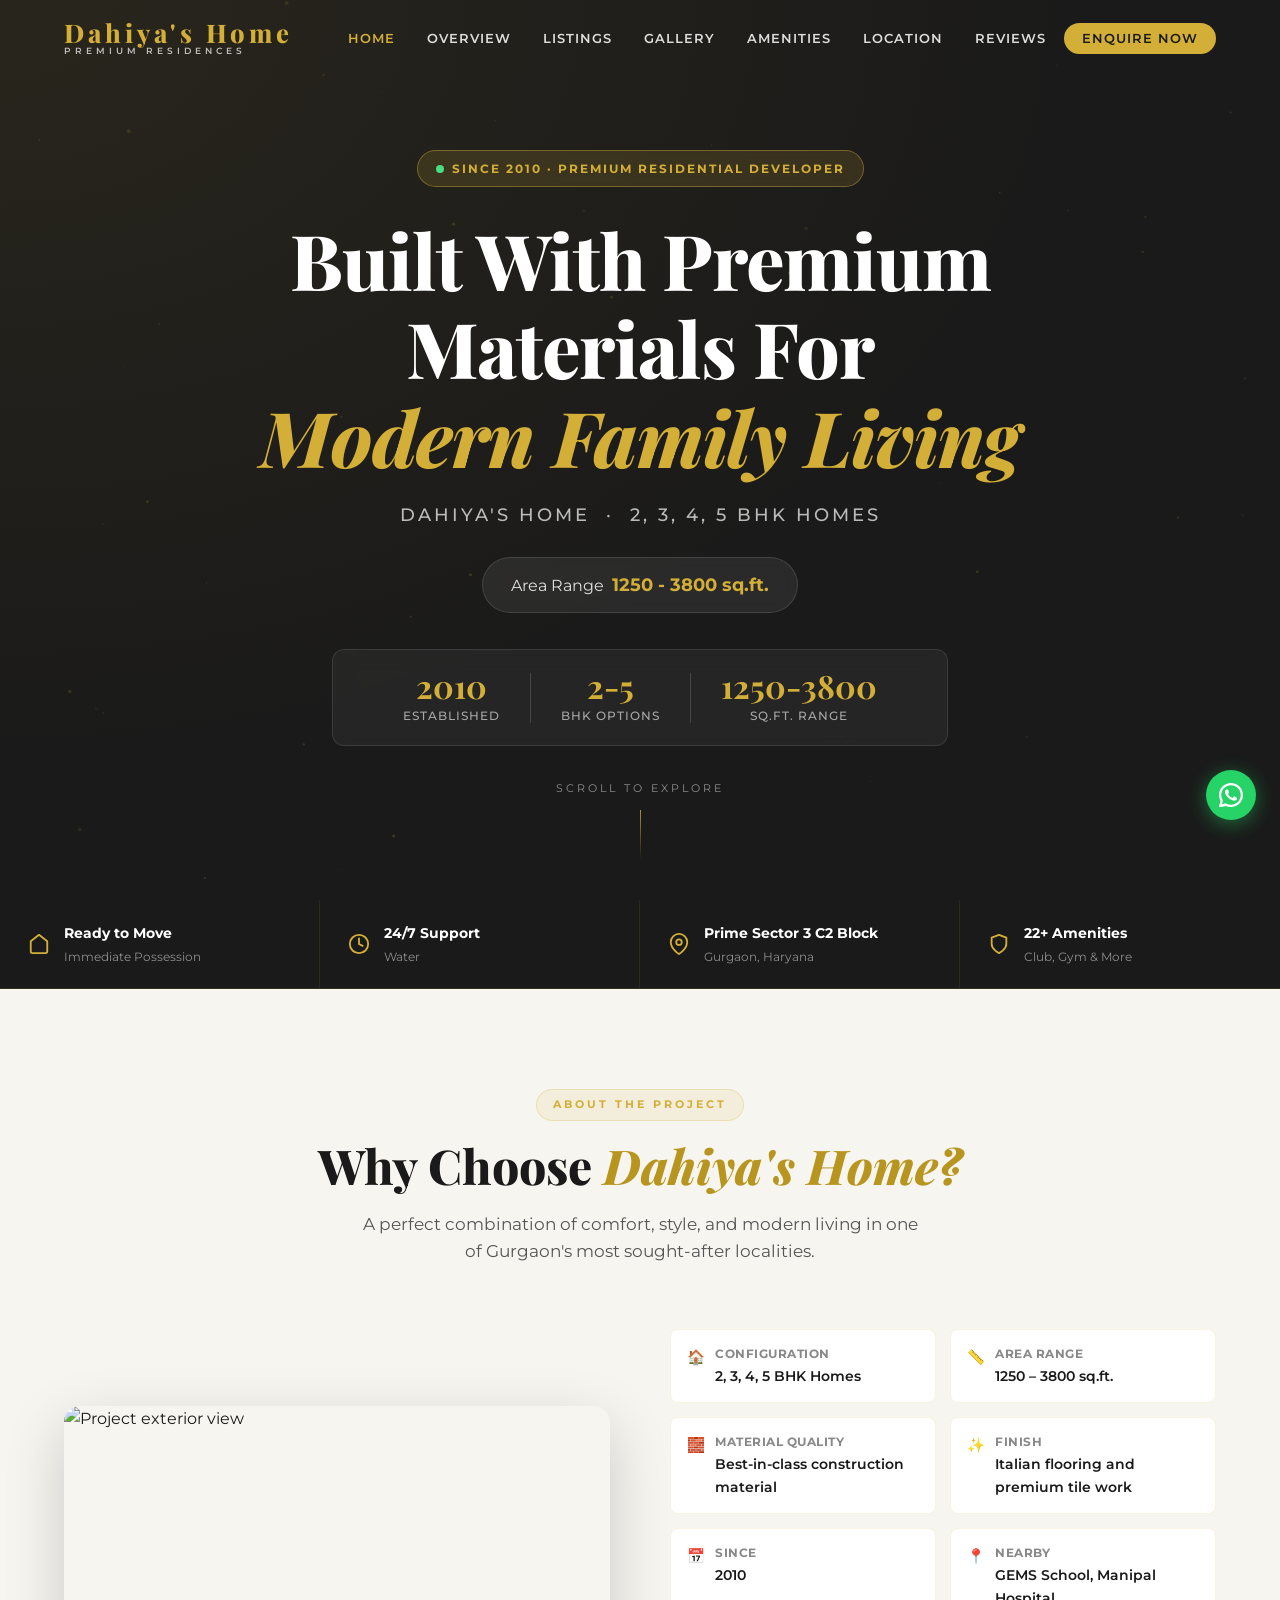
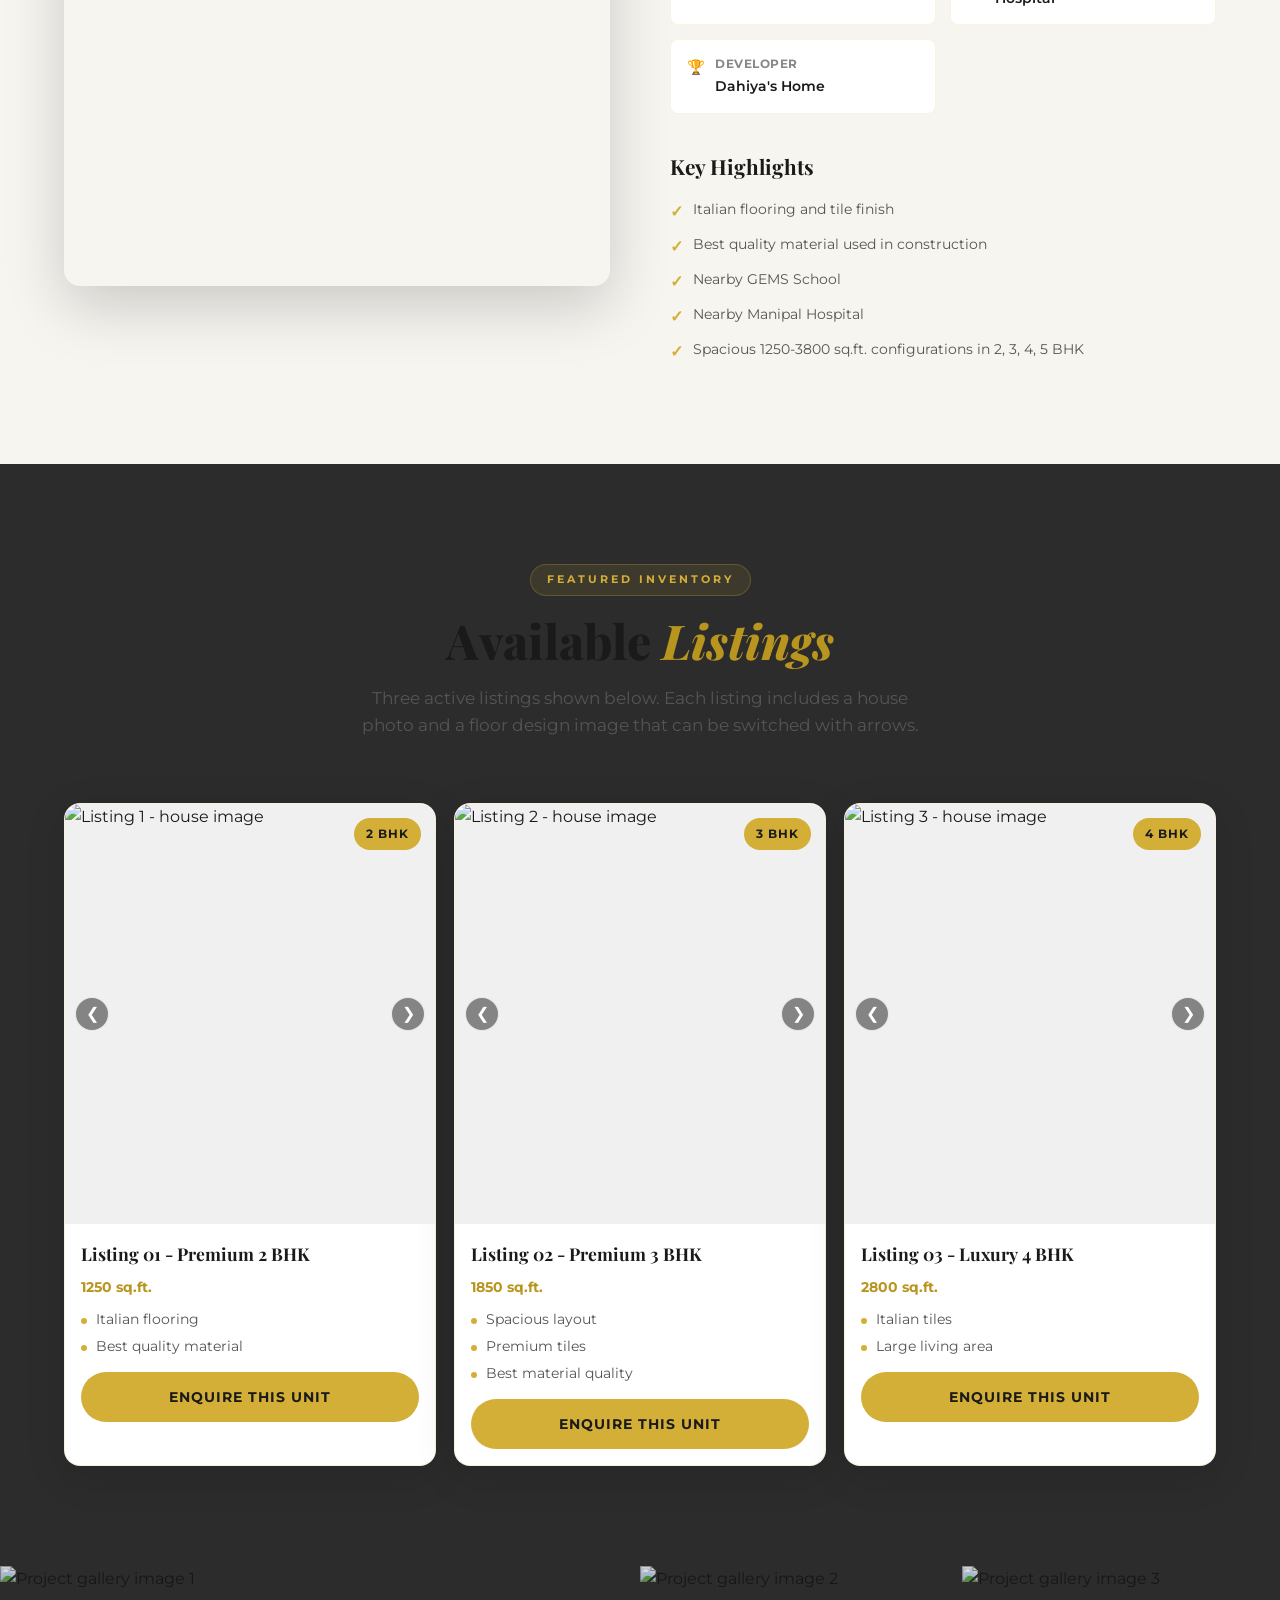
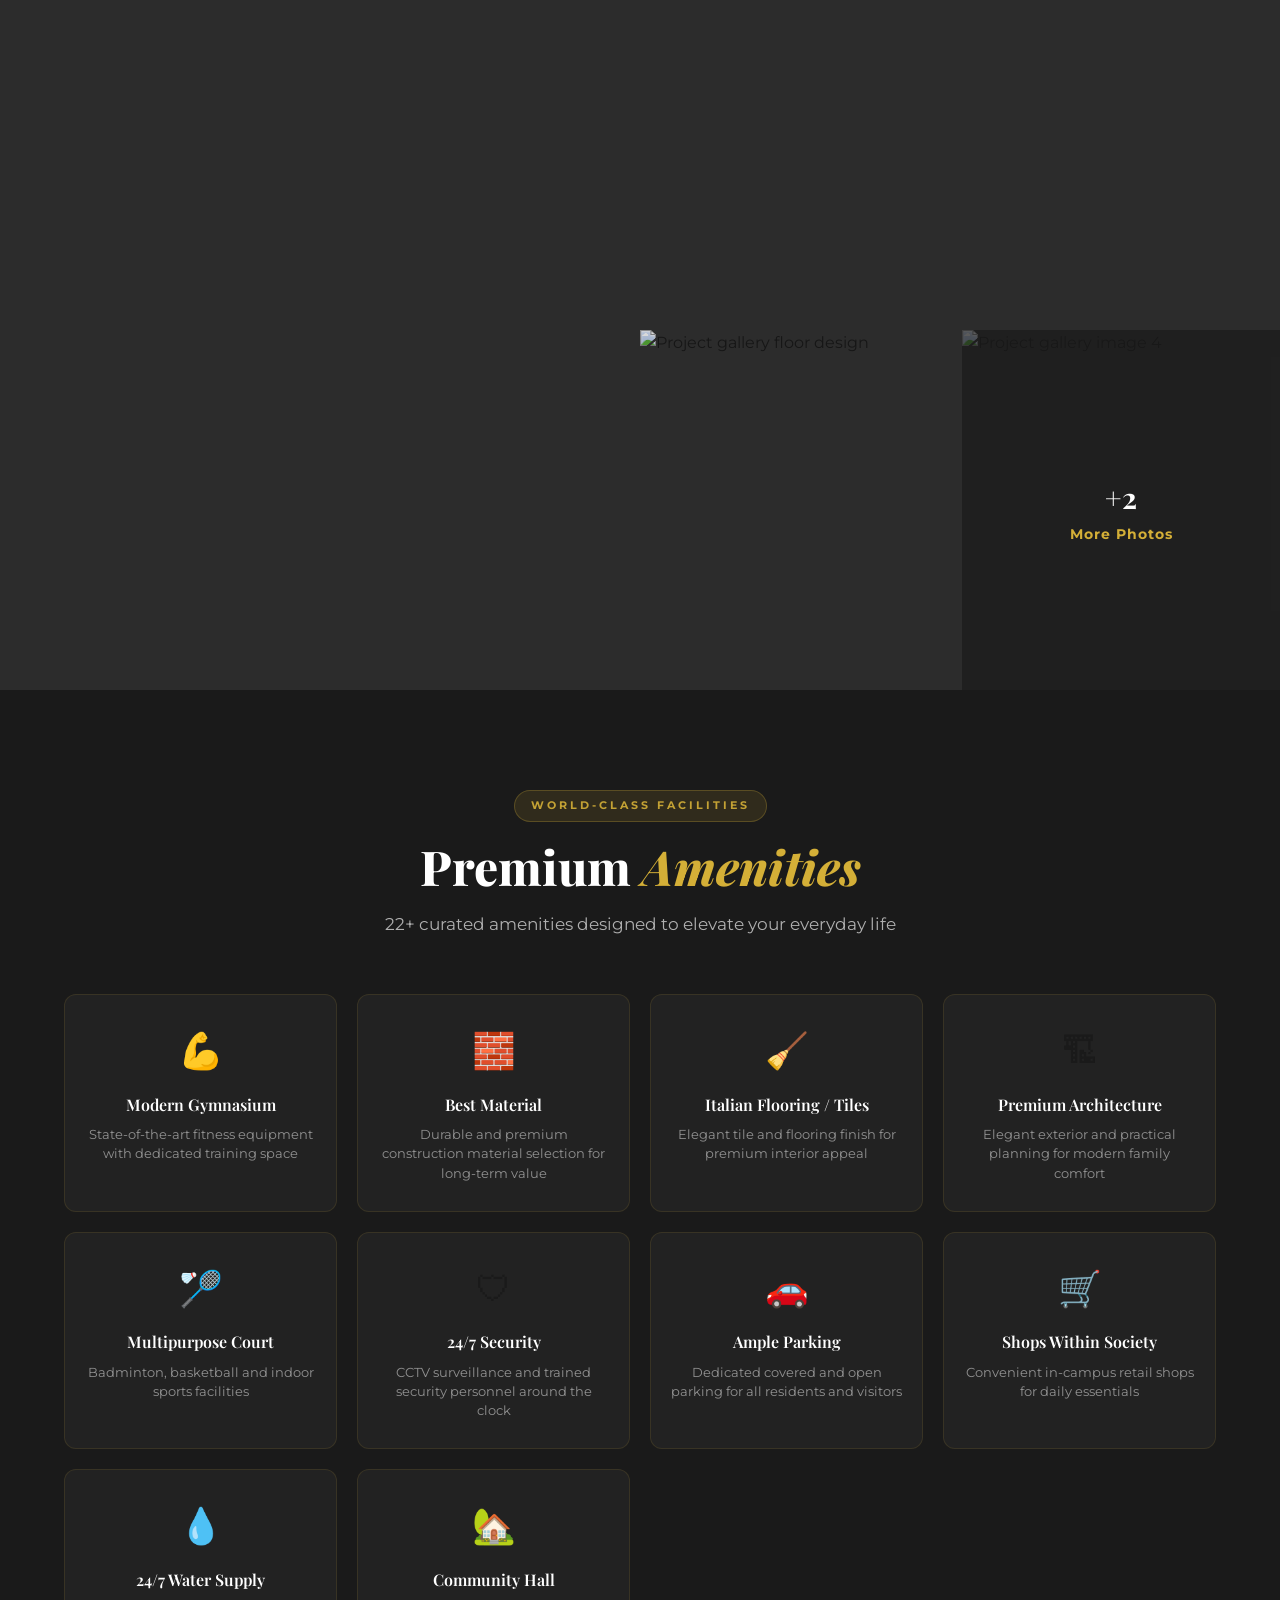
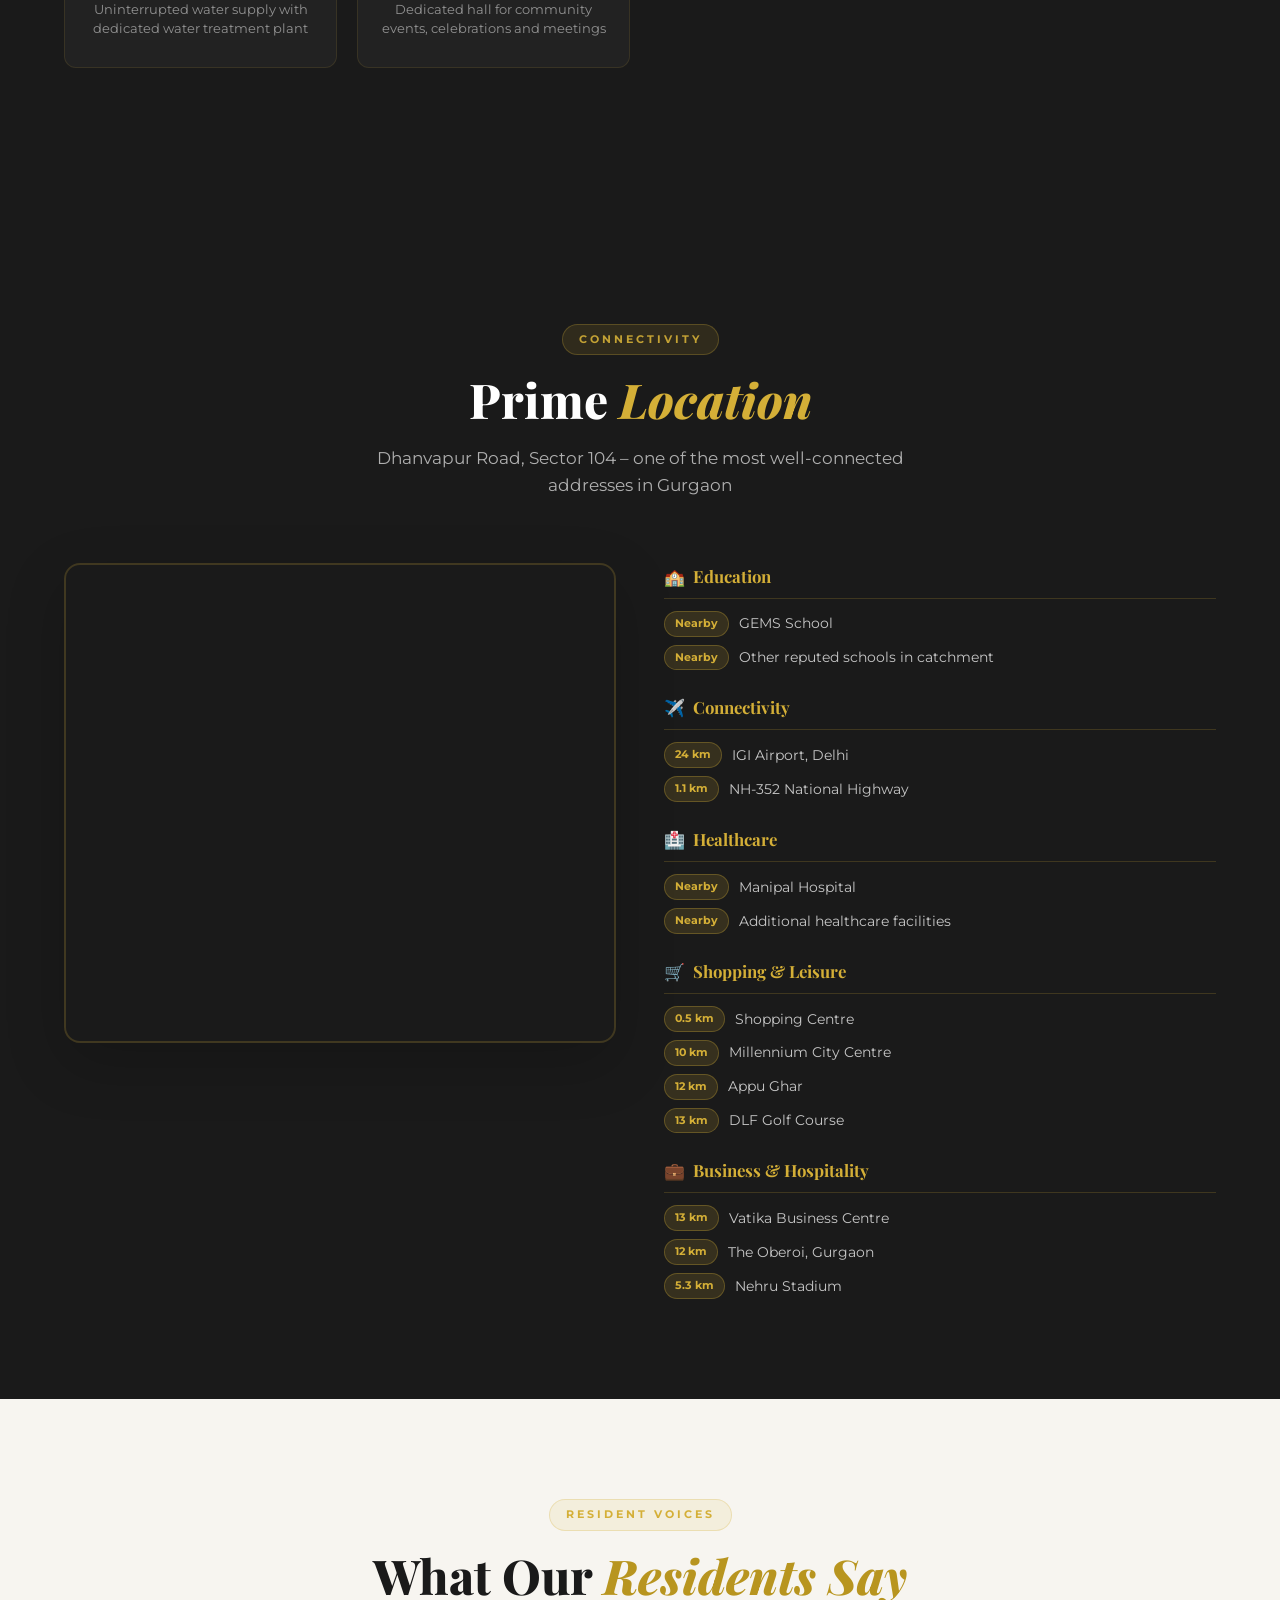
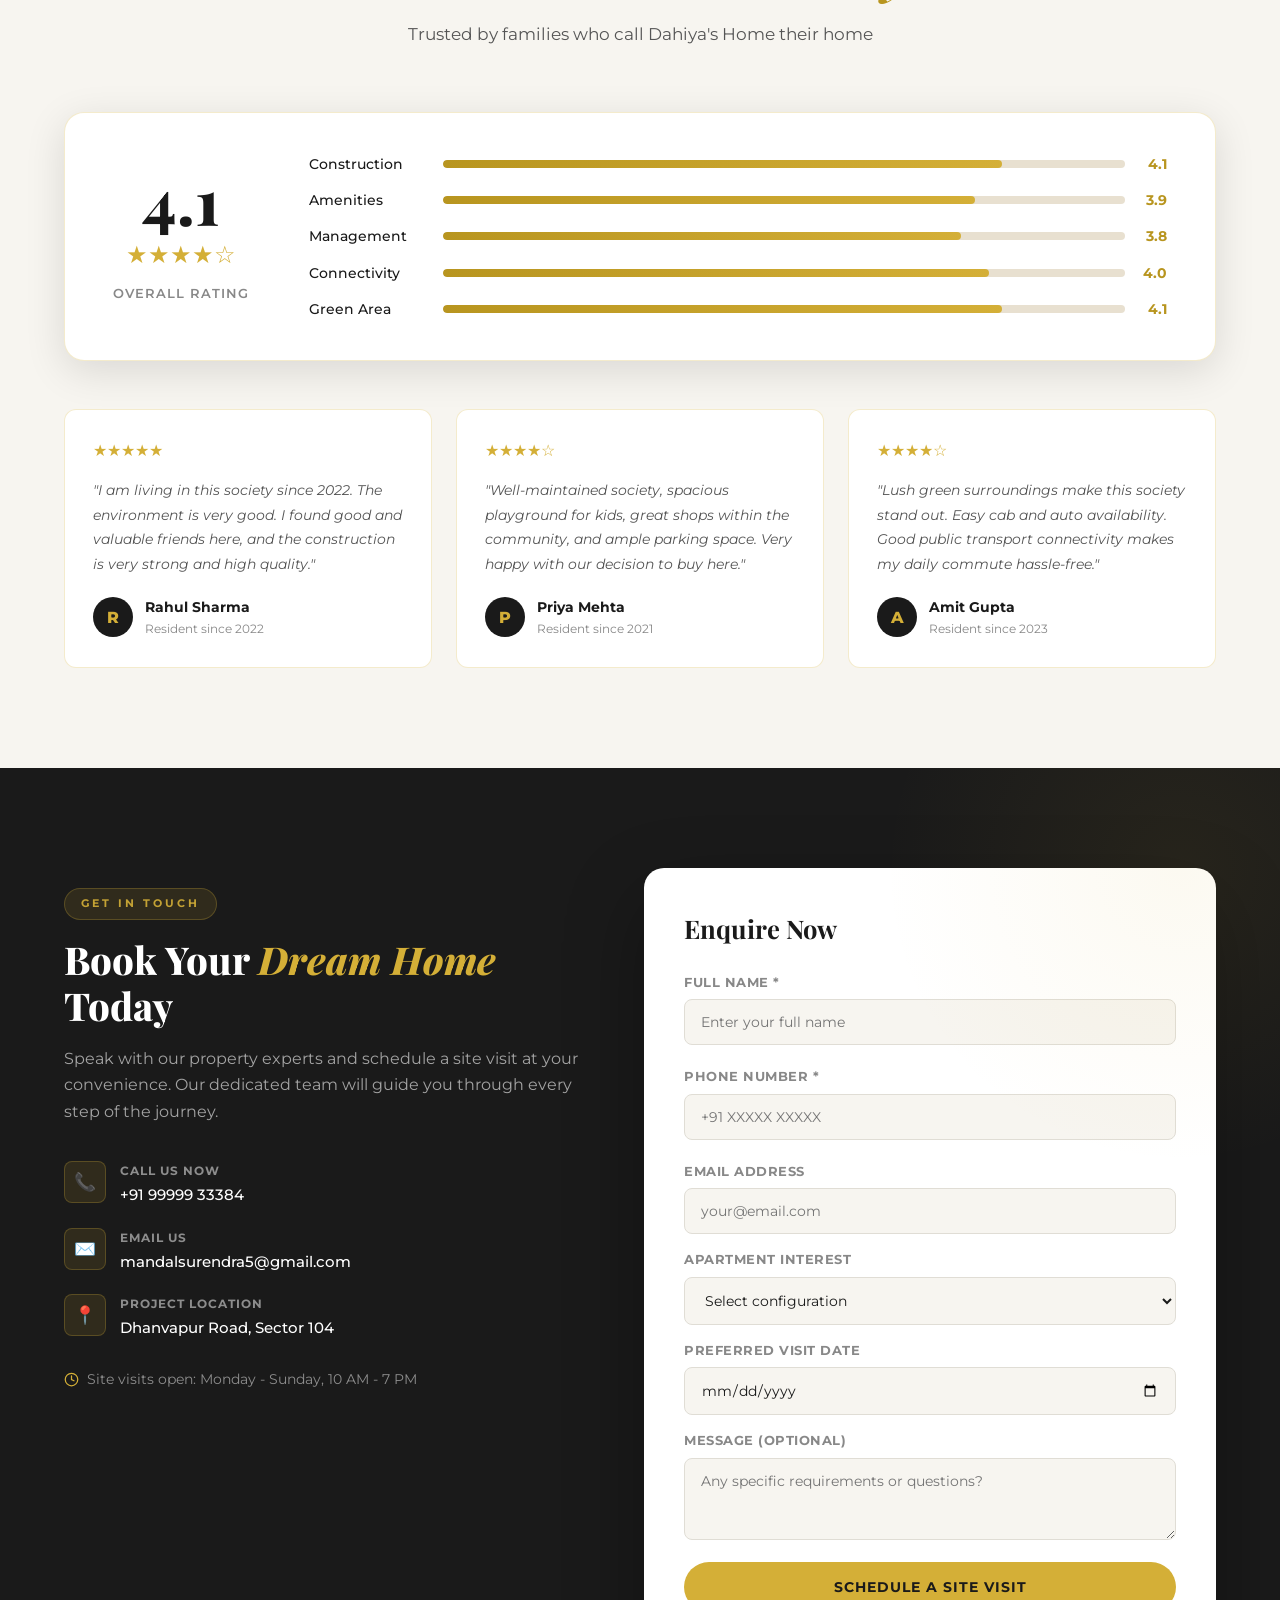
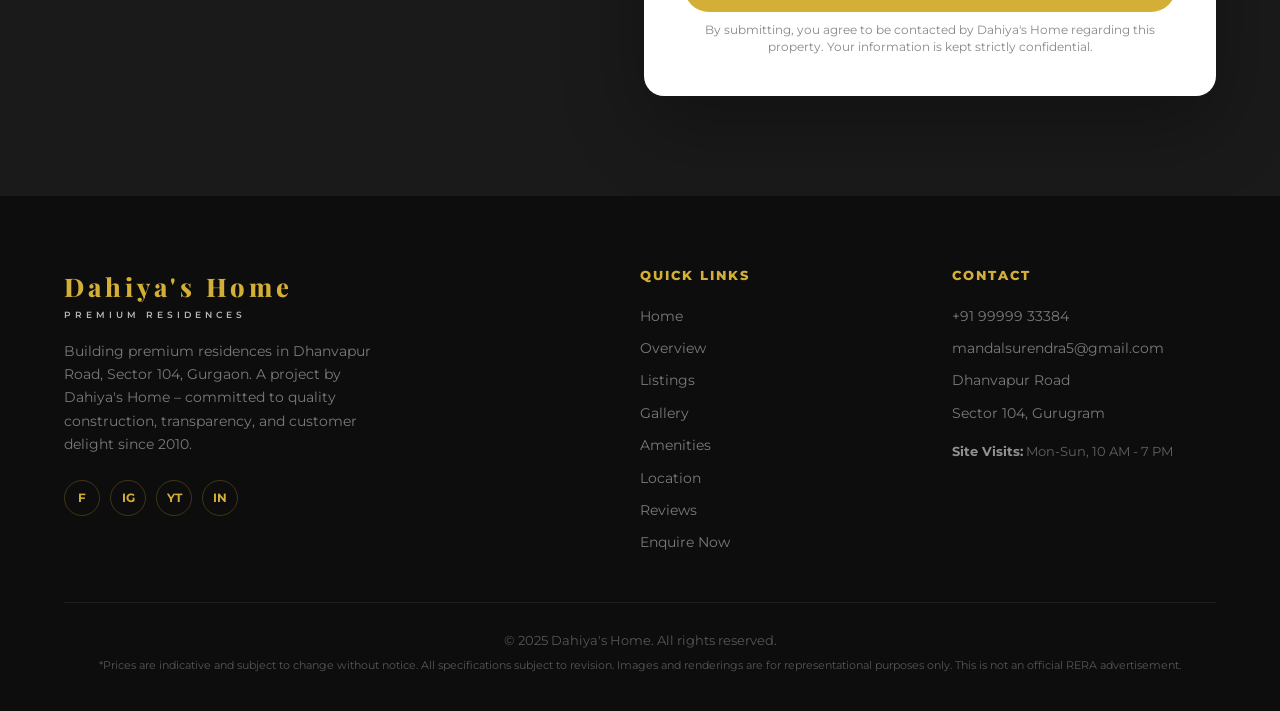
==== commit 343362c7: "Remove RERA approved badge" ====
--- a/index.html
+++ b/index.html
@@ -130,7 +130,6 @@
         <!-- Real image from 99acres property listing -->
         <div class="overview-image-card">
           <img src="assets/images/listing-3-house.jpg" alt="Project exterior view" class="overview-img">
-          <div class="overview-img-badge">RERA Approved</div>
         </div>
 
         <div class="overview-details">
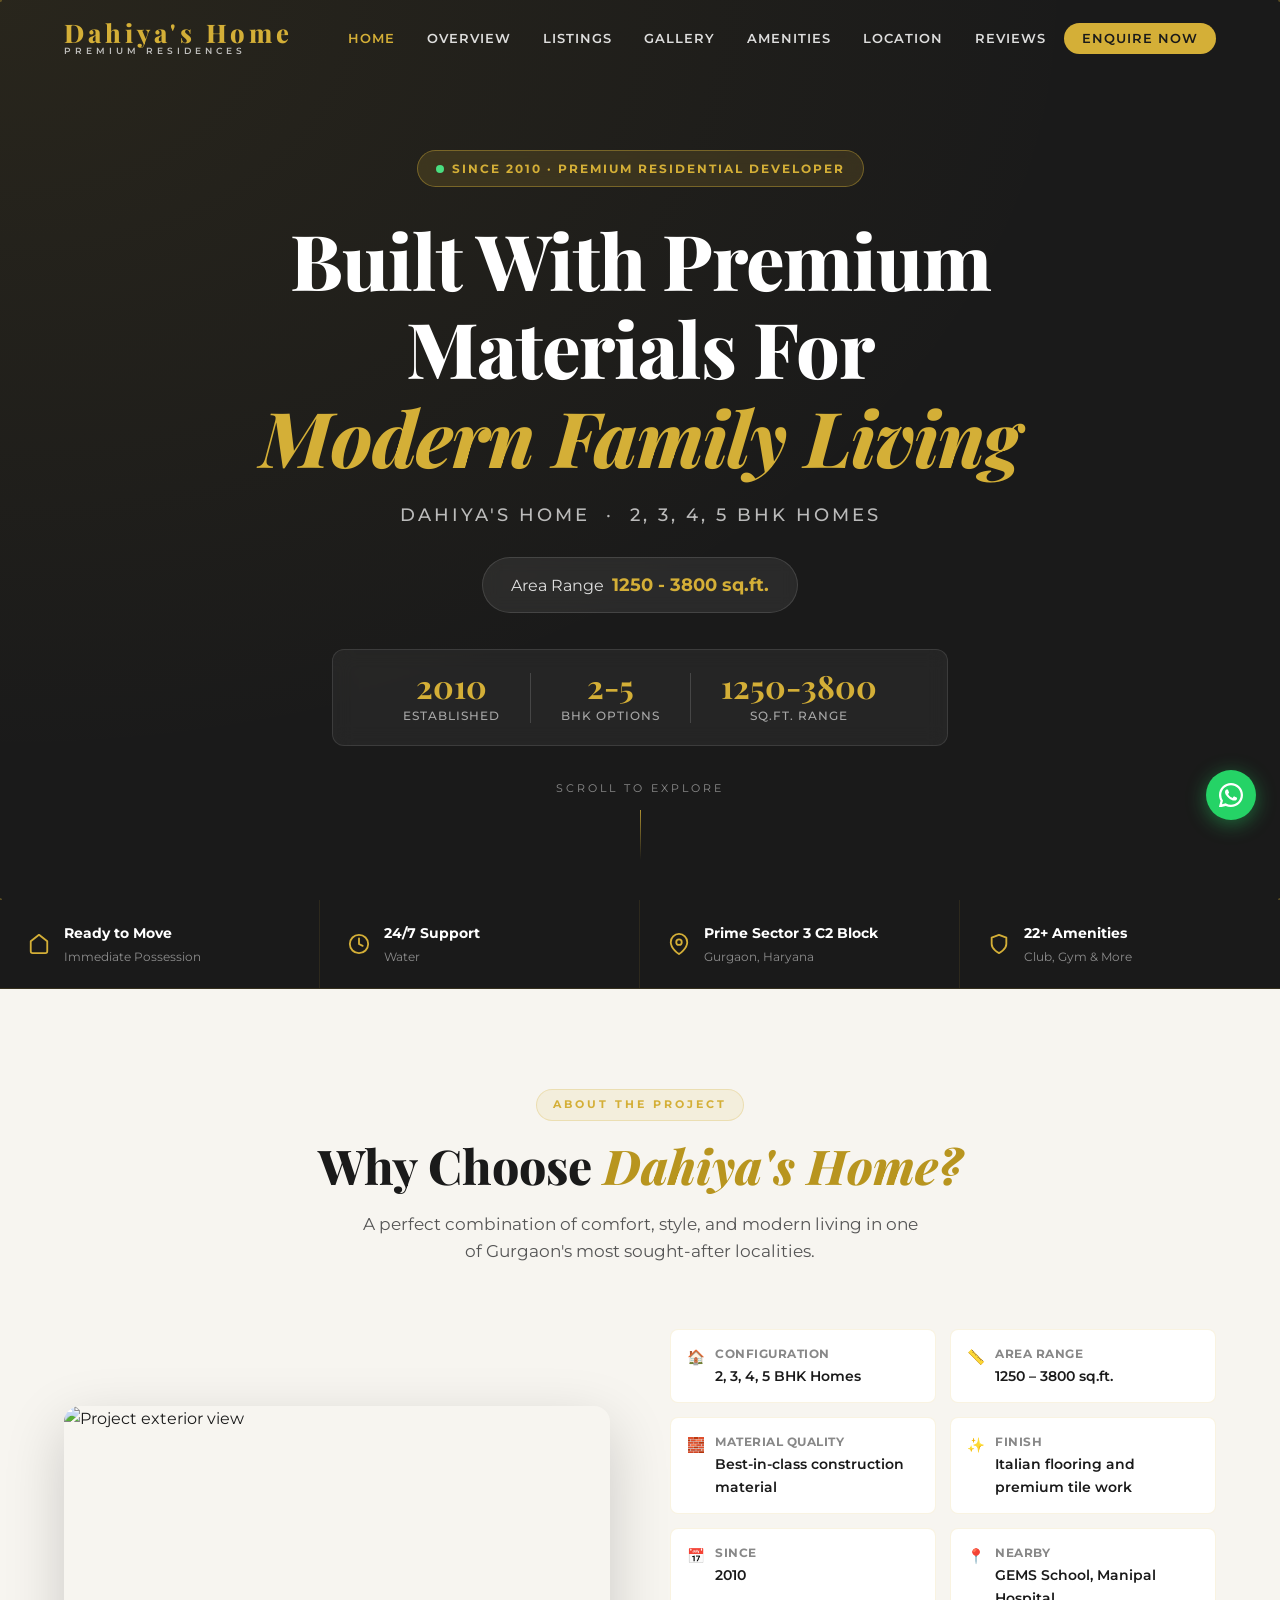
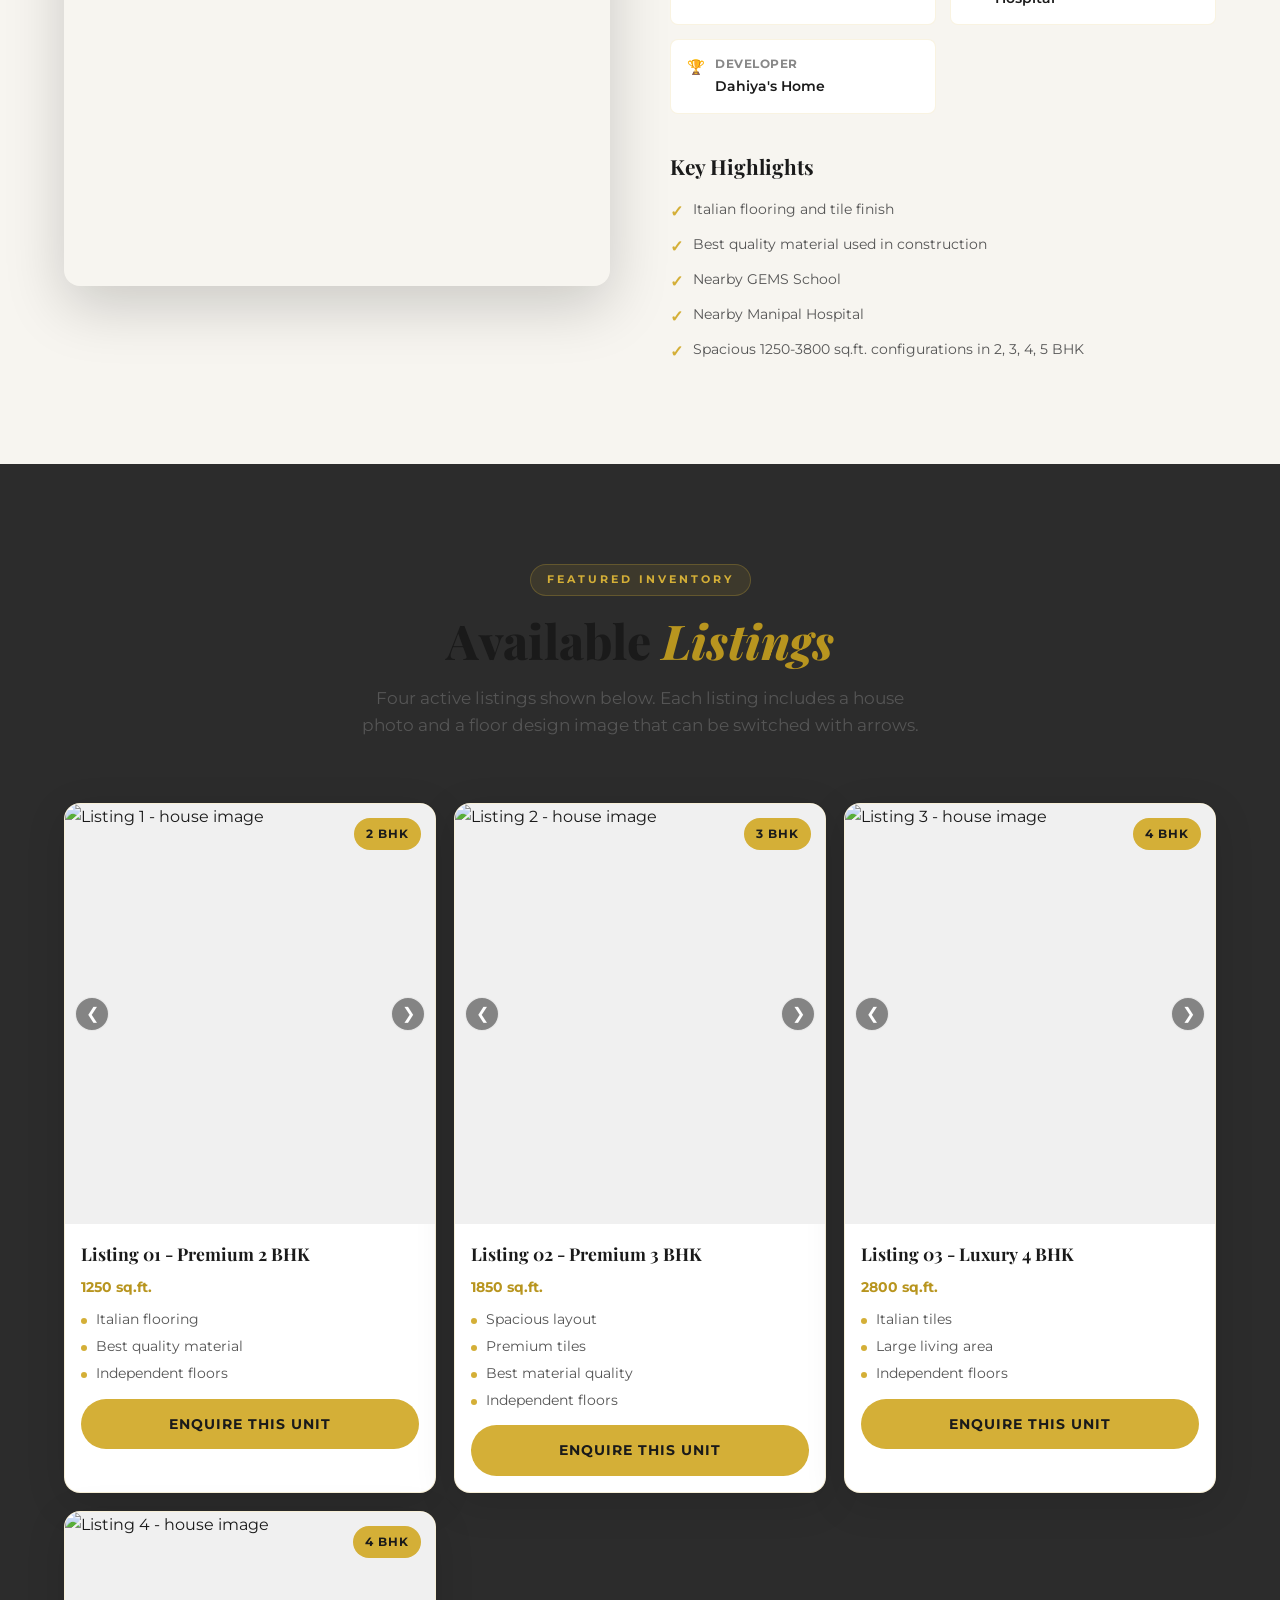
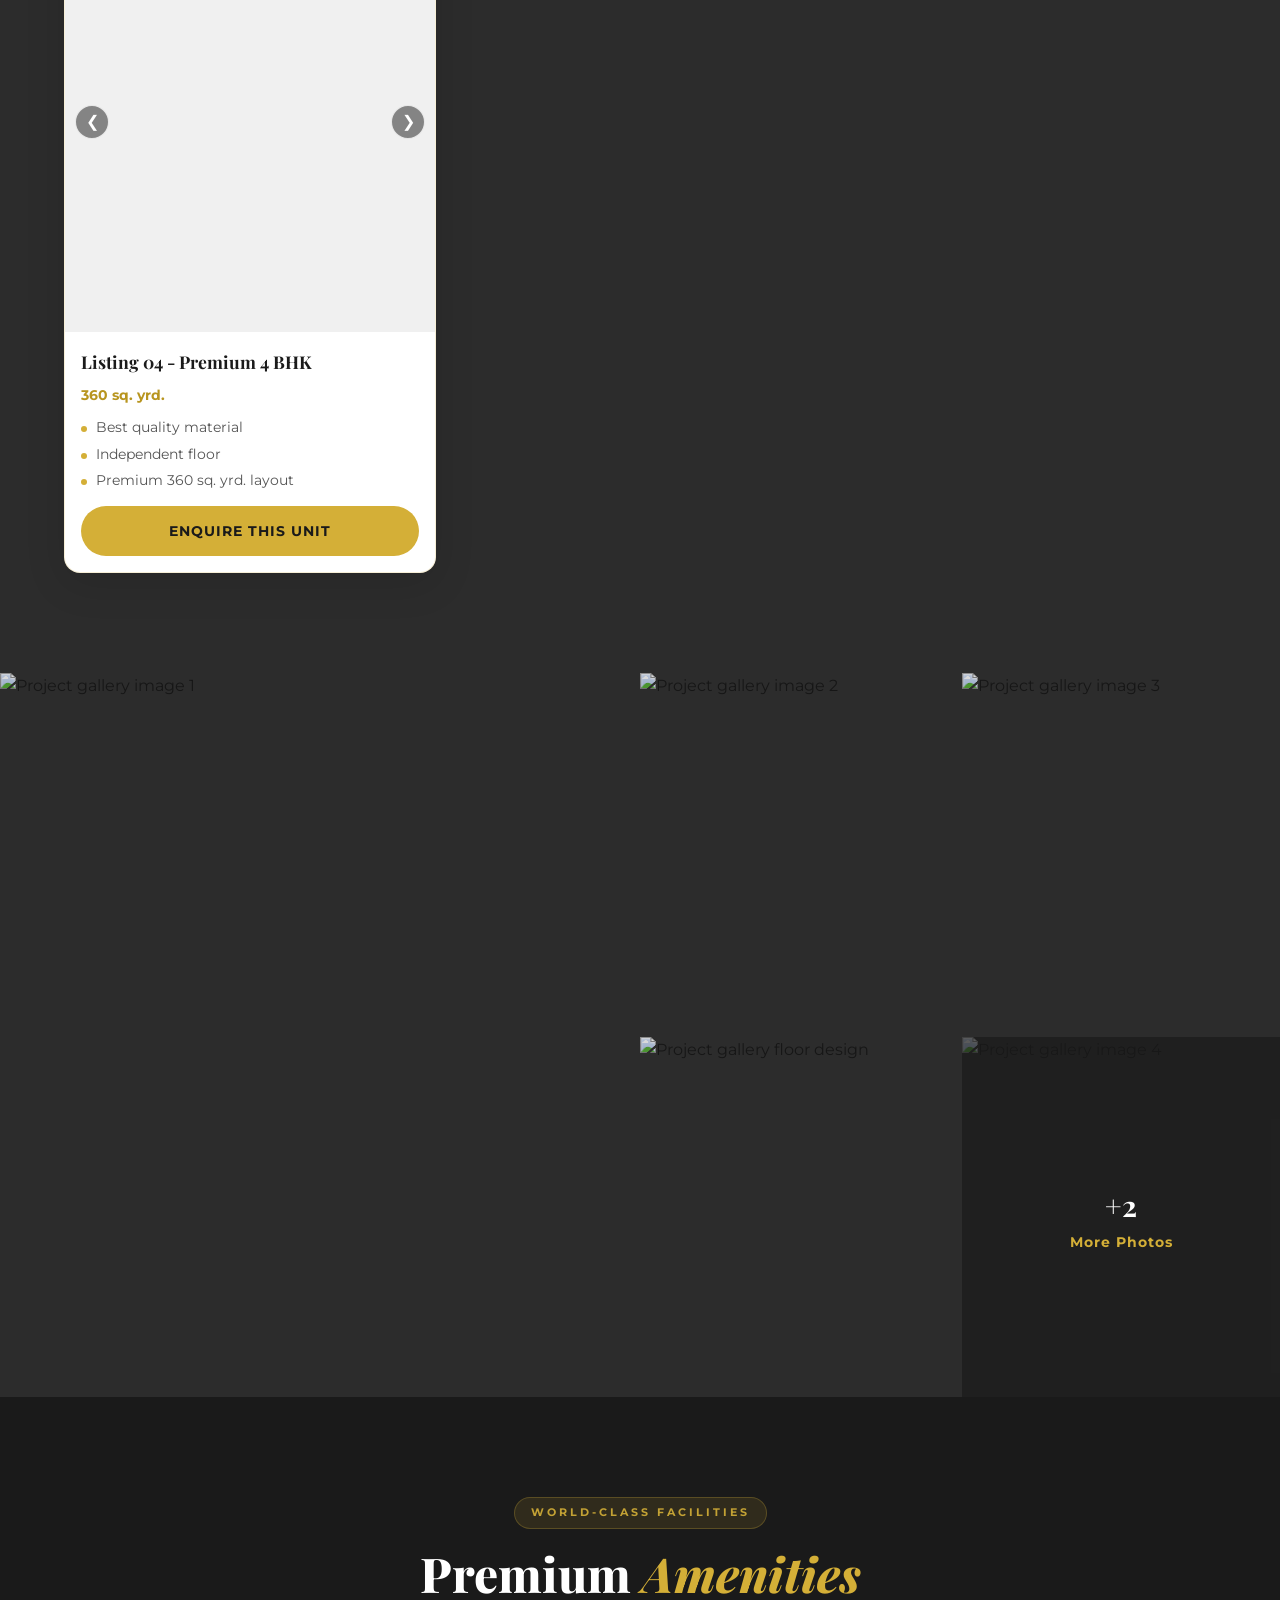
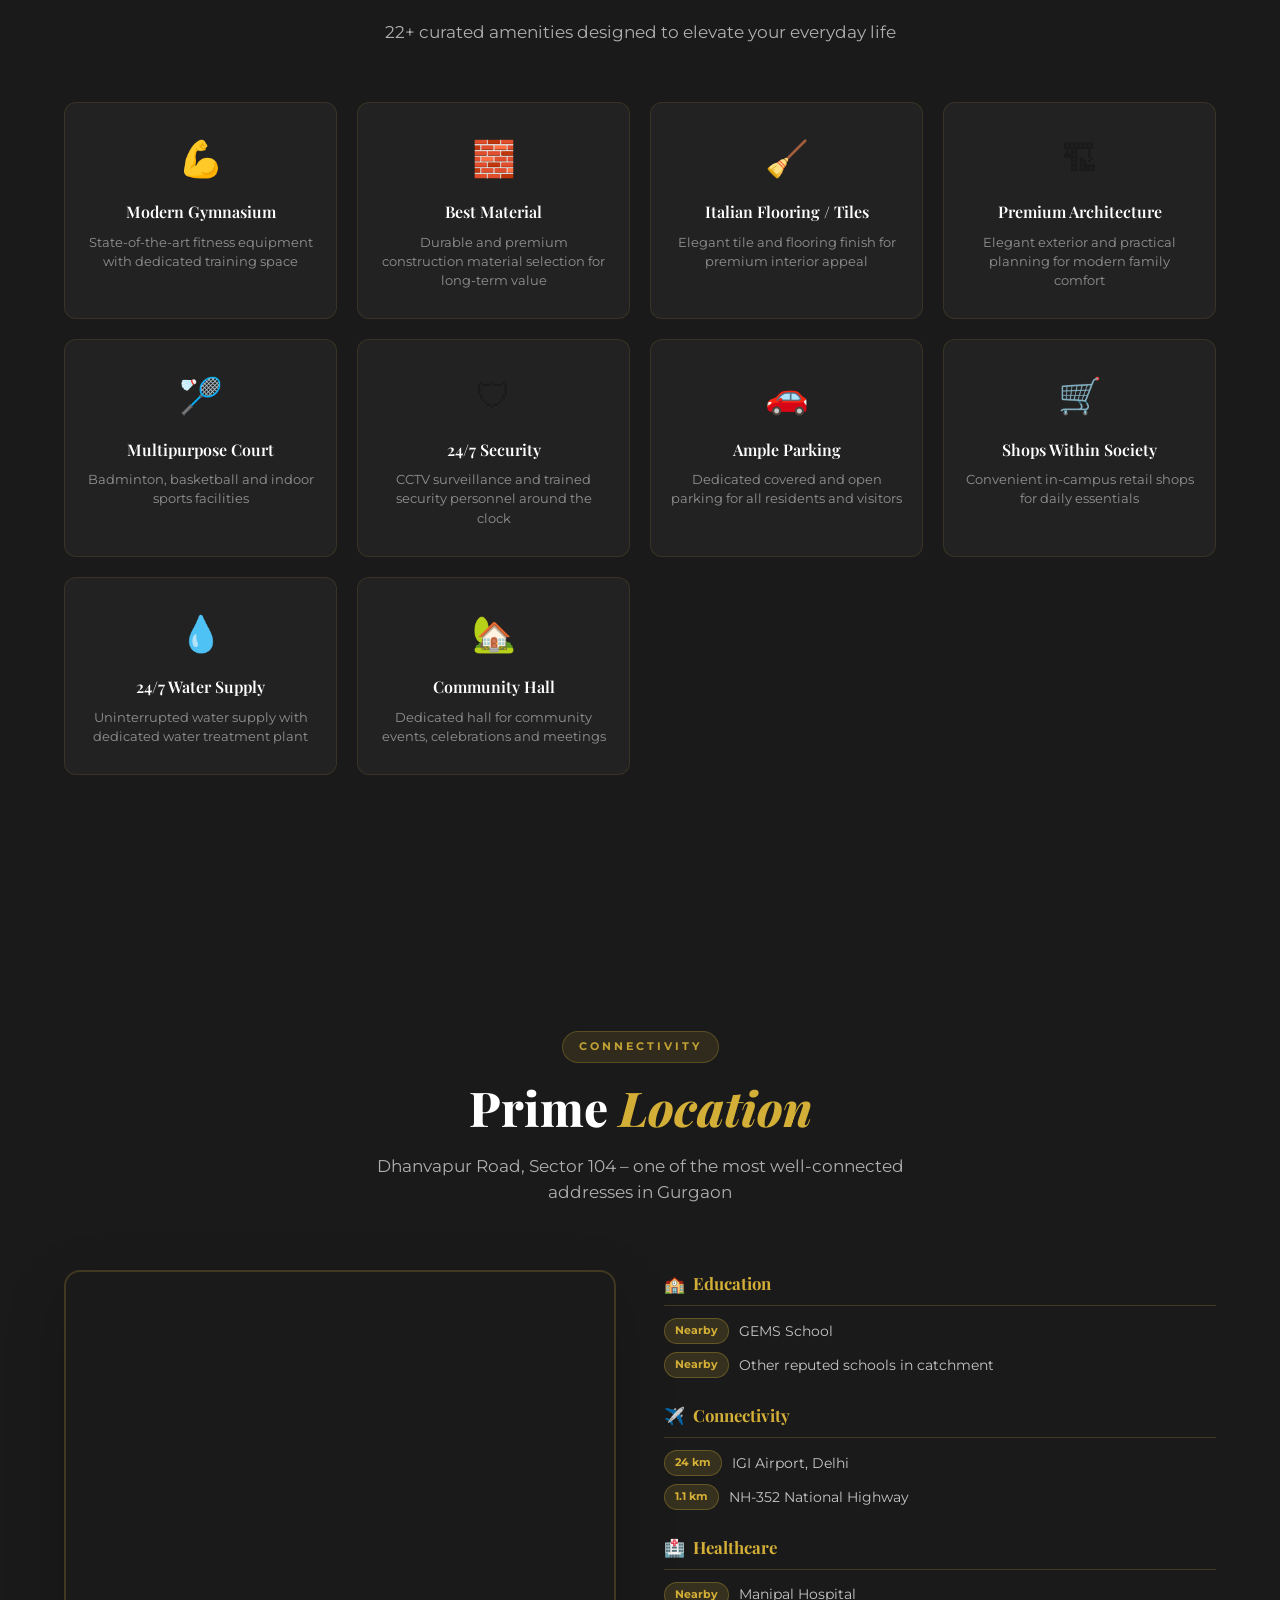
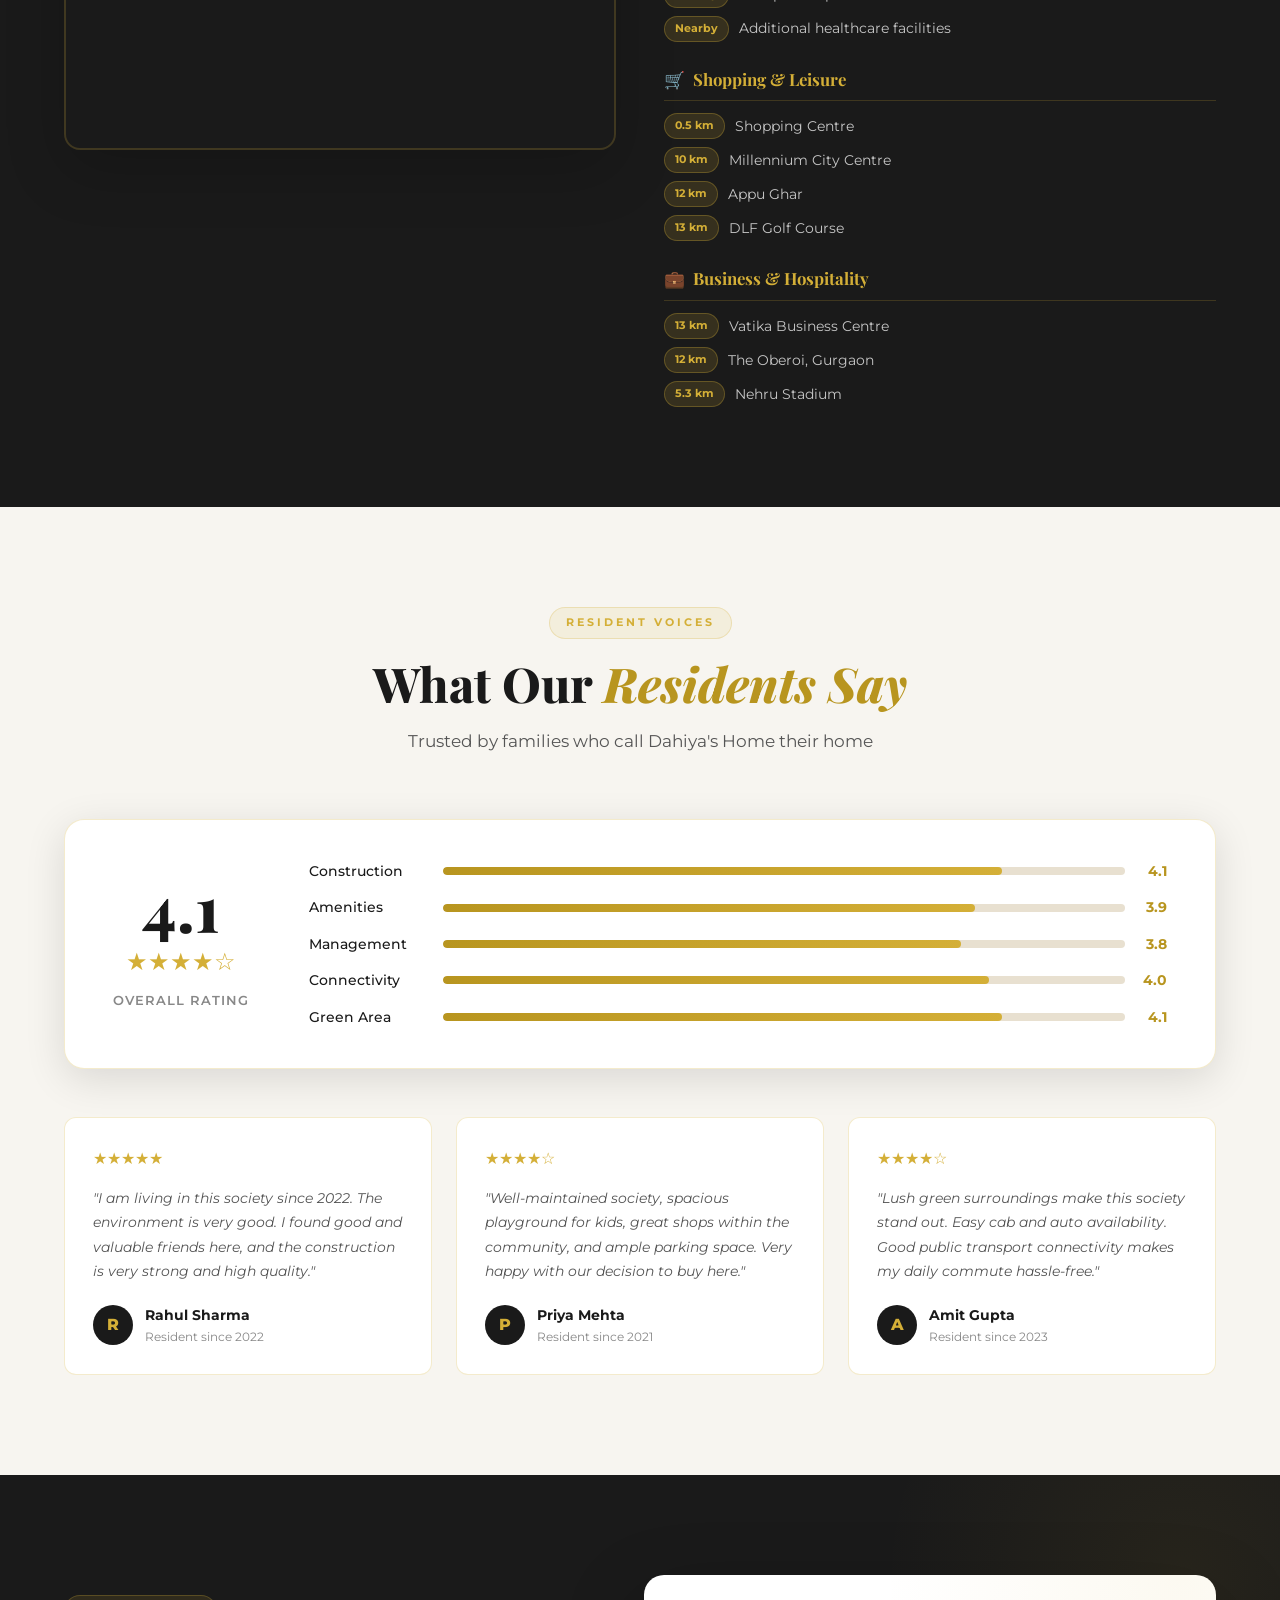
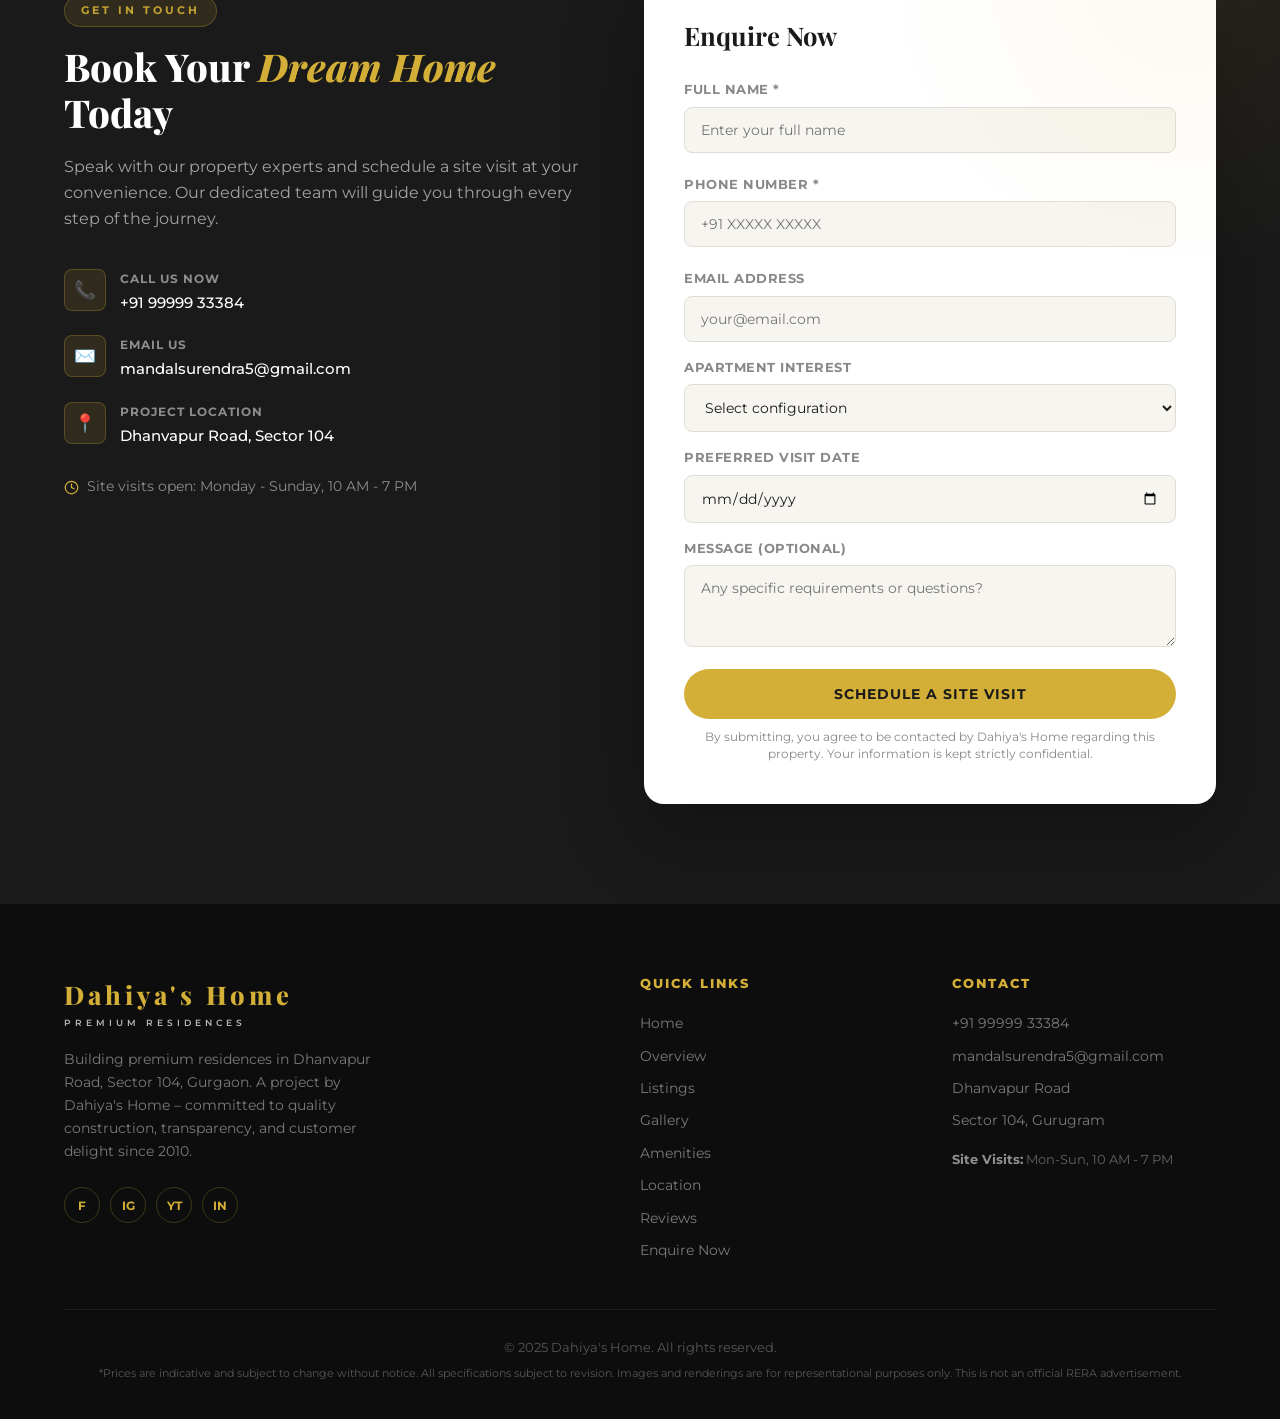
==== commit bd0cb0dd: "Add fourth featured listing card" ====
--- a/index.html
+++ b/index.html
@@ -185,9 +185,8 @@
       <div class="section-header">
         <span class="section-tag">Featured Inventory</span>
         <h2 class="section-title">Available <em>Listings</em></h2>
-        <p class="section-desc">Three active listings shown below. Each listing includes a house photo and a floor design image that can be switched with arrows.</p>
-      </div>
-
+        <p class="section-desc">Four active listings shown below. Each listing includes a house photo and a floor design image that can be switched with arrows.</p>
+      </div>
       <div class="listings-grid">
         <article class="listing-card">
           <div class="listing-image-wrap listing-slider" data-listing-slider>
@@ -207,6 +206,7 @@
             <ul class="listing-points">
               <li>Italian flooring</li>
               <li>Best quality material</li>
+              <li>Independent floors</li>
             </ul>
             <a href="#contact" class="btn-primary listing-btn">Enquire This Unit</a>
           </div>
@@ -231,6 +231,7 @@
               <li>Spacious layout</li>
               <li>Premium tiles</li>
               <li>Best material quality</li>
+              <li>Independent floors</li>
             </ul>
             <a href="#contact" class="btn-primary listing-btn">Enquire This Unit</a>
           </div>
@@ -254,6 +255,31 @@
             <ul class="listing-points">
               <li>Italian tiles</li>
               <li>Large living area</li>
+              <li>Independent floors</li>
+            </ul>
+            <a href="#contact" class="btn-primary listing-btn">Enquire This Unit</a>
+          </div>
+        </article>
+
+        <article class="listing-card">
+          <div class="listing-image-wrap listing-slider" data-listing-slider>
+            <div class="listing-slide is-active">
+              <img src="assets/images_2/listing_4.jpeg" alt="Listing 4 - house image">
+            </div>
+            <div class="listing-slide">
+              <img src="assets/images_2/lisiting_4_floorpdf.jpeg" alt="Listing 4 - floor design image">
+            </div>
+            <button class="listing-arrow prev" type="button" data-slide-dir="prev" aria-label="Previous image">&#10094;</button>
+            <button class="listing-arrow next" type="button" data-slide-dir="next" aria-label="Next image">&#10095;</button>
+            <span class="listing-badge">4 BHK</span>
+          </div>
+          <div class="listing-content">
+            <h3>Listing 04 - Premium 4 BHK</h3>
+            <p class="listing-area">360 sq. yrd.</p>
+            <ul class="listing-points">
+              <li>Best quality material</li>
+              <li>Independent floor</li>
+              <li>Premium 360 sq. yrd. layout</li>
             </ul>
             <a href="#contact" class="btn-primary listing-btn">Enquire This Unit</a>
           </div>
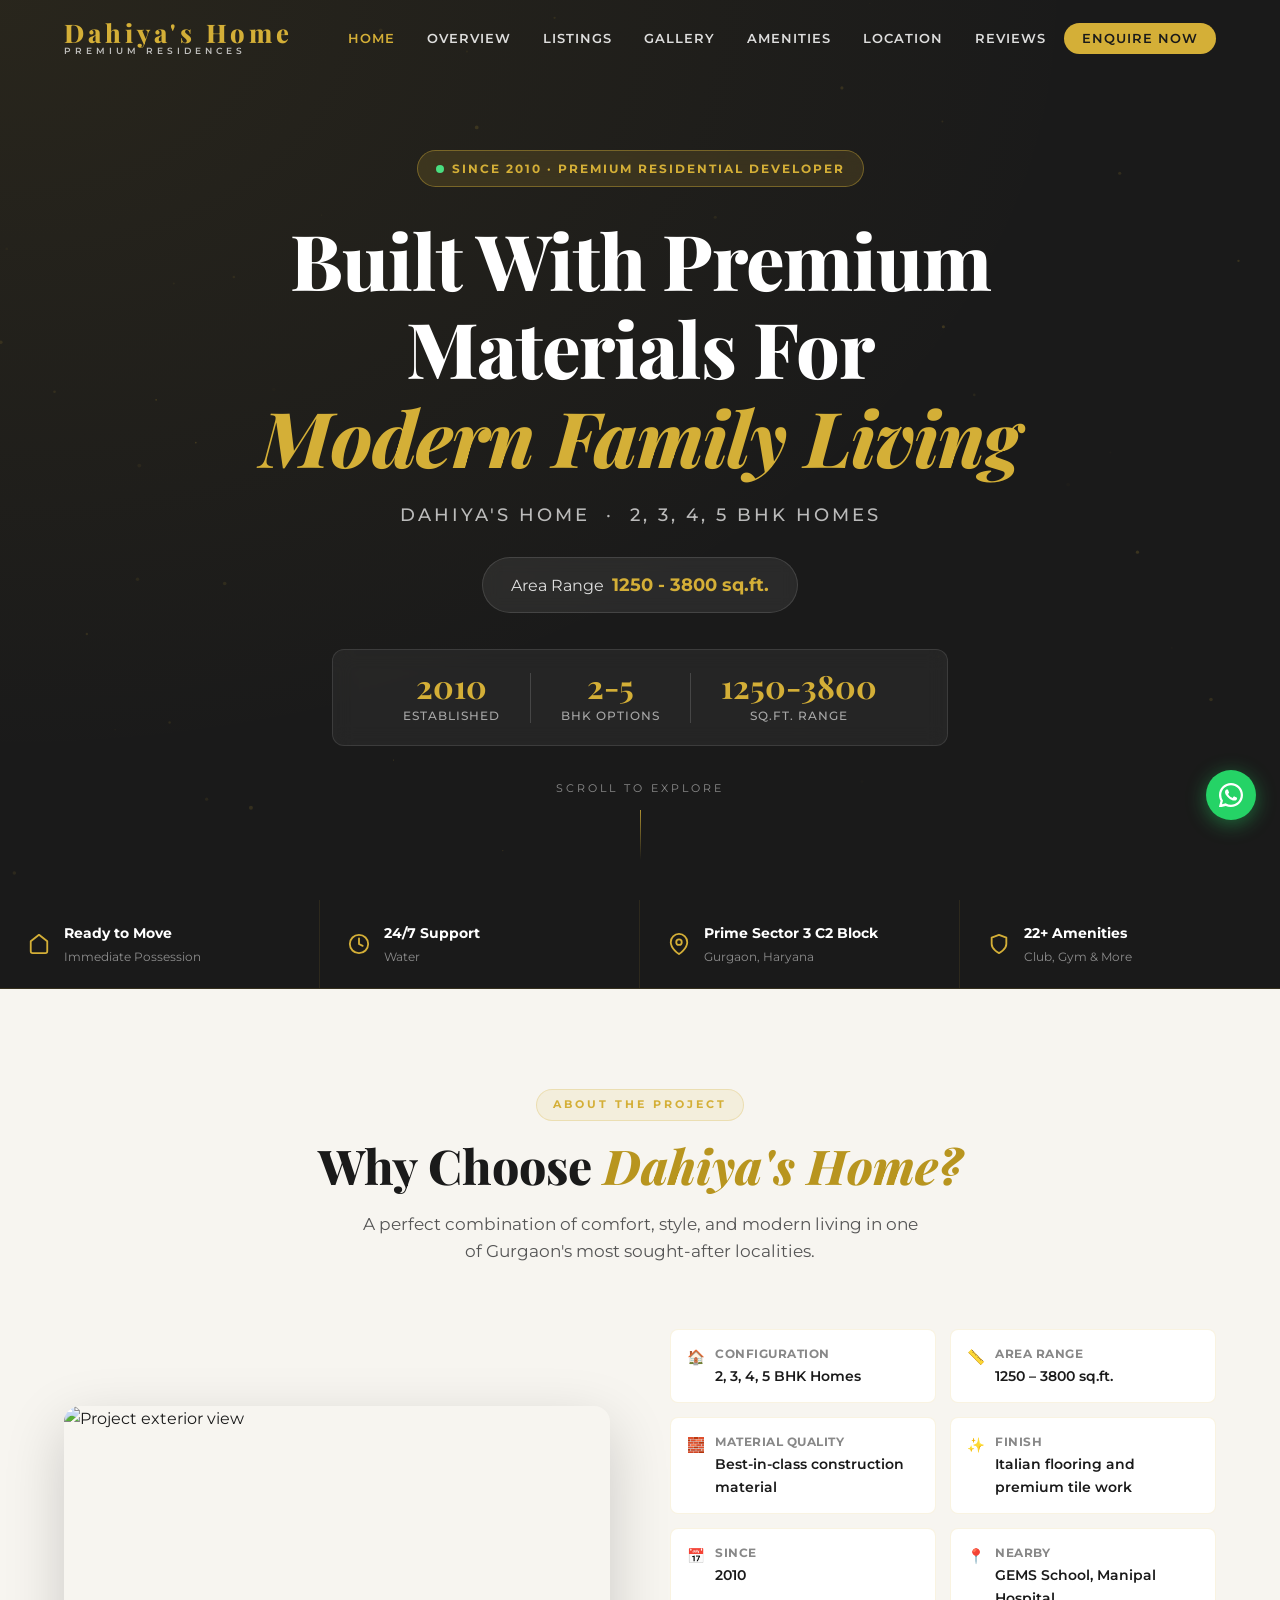
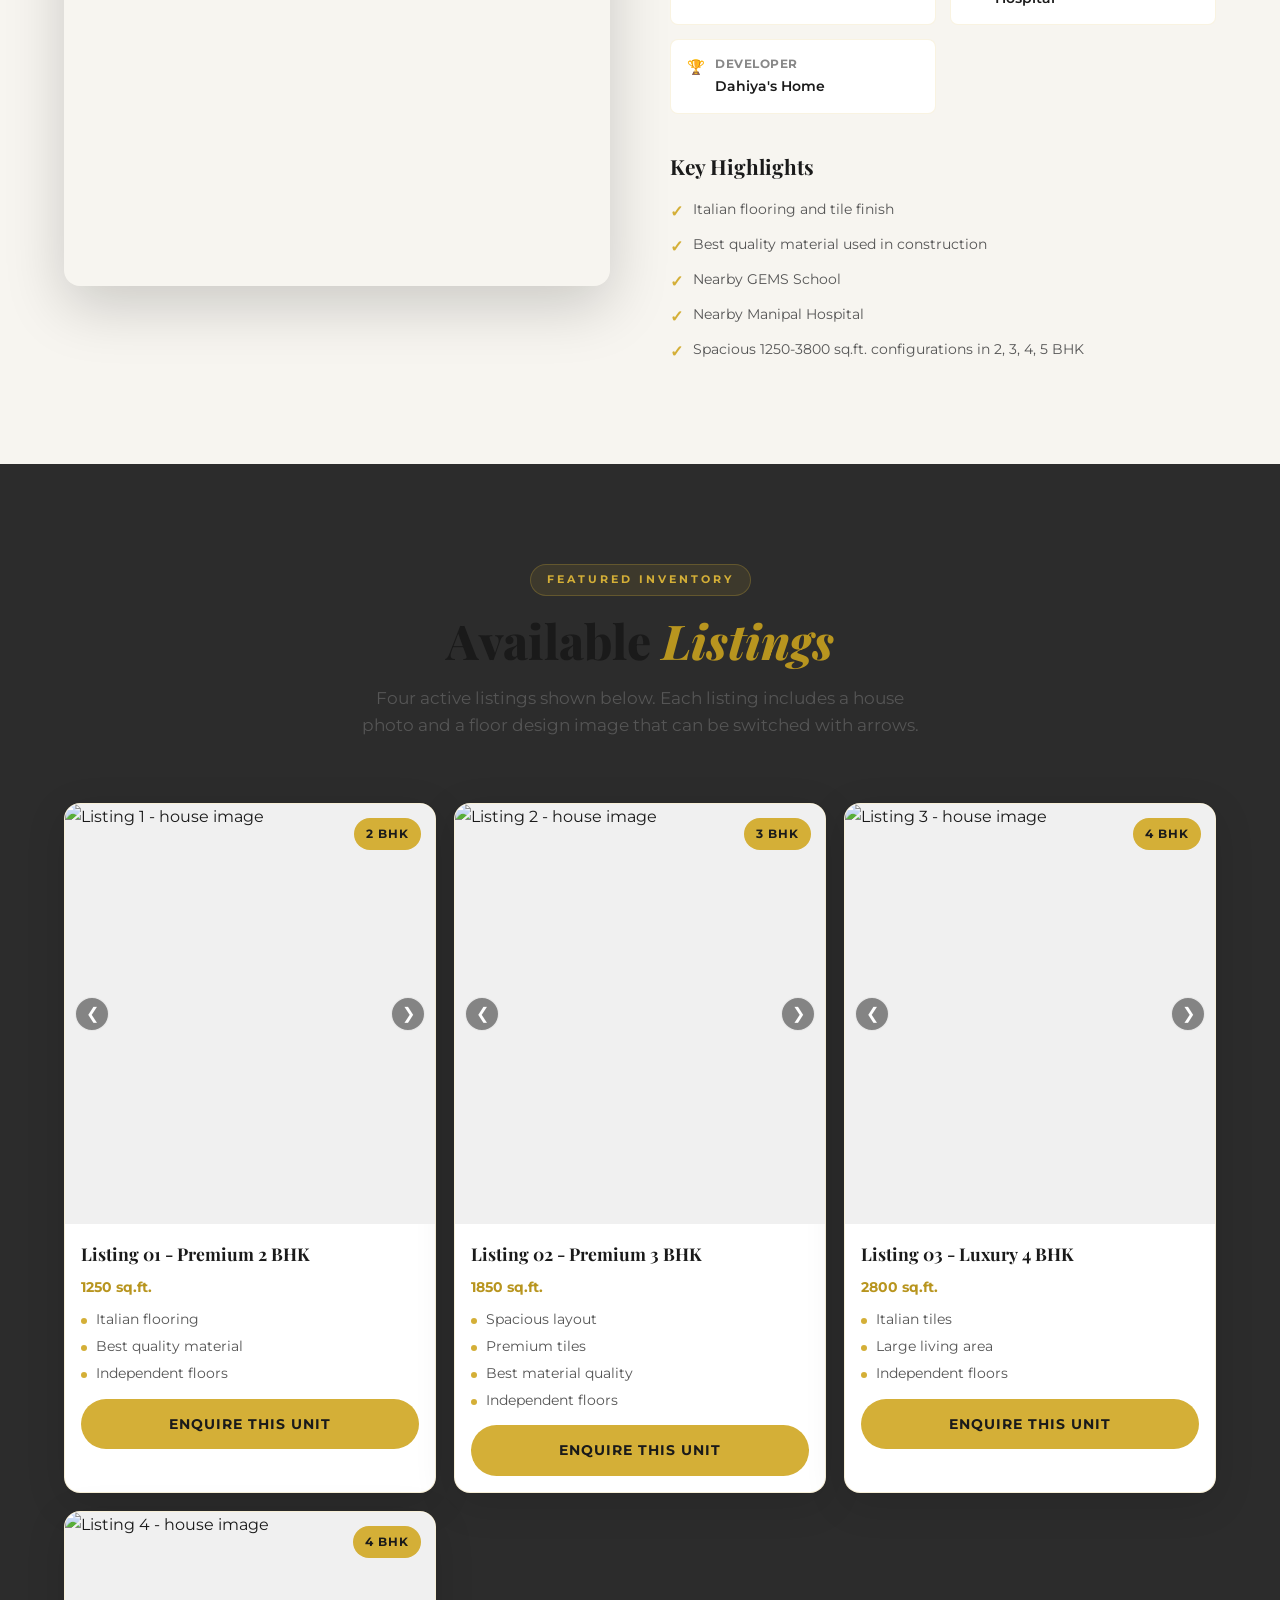
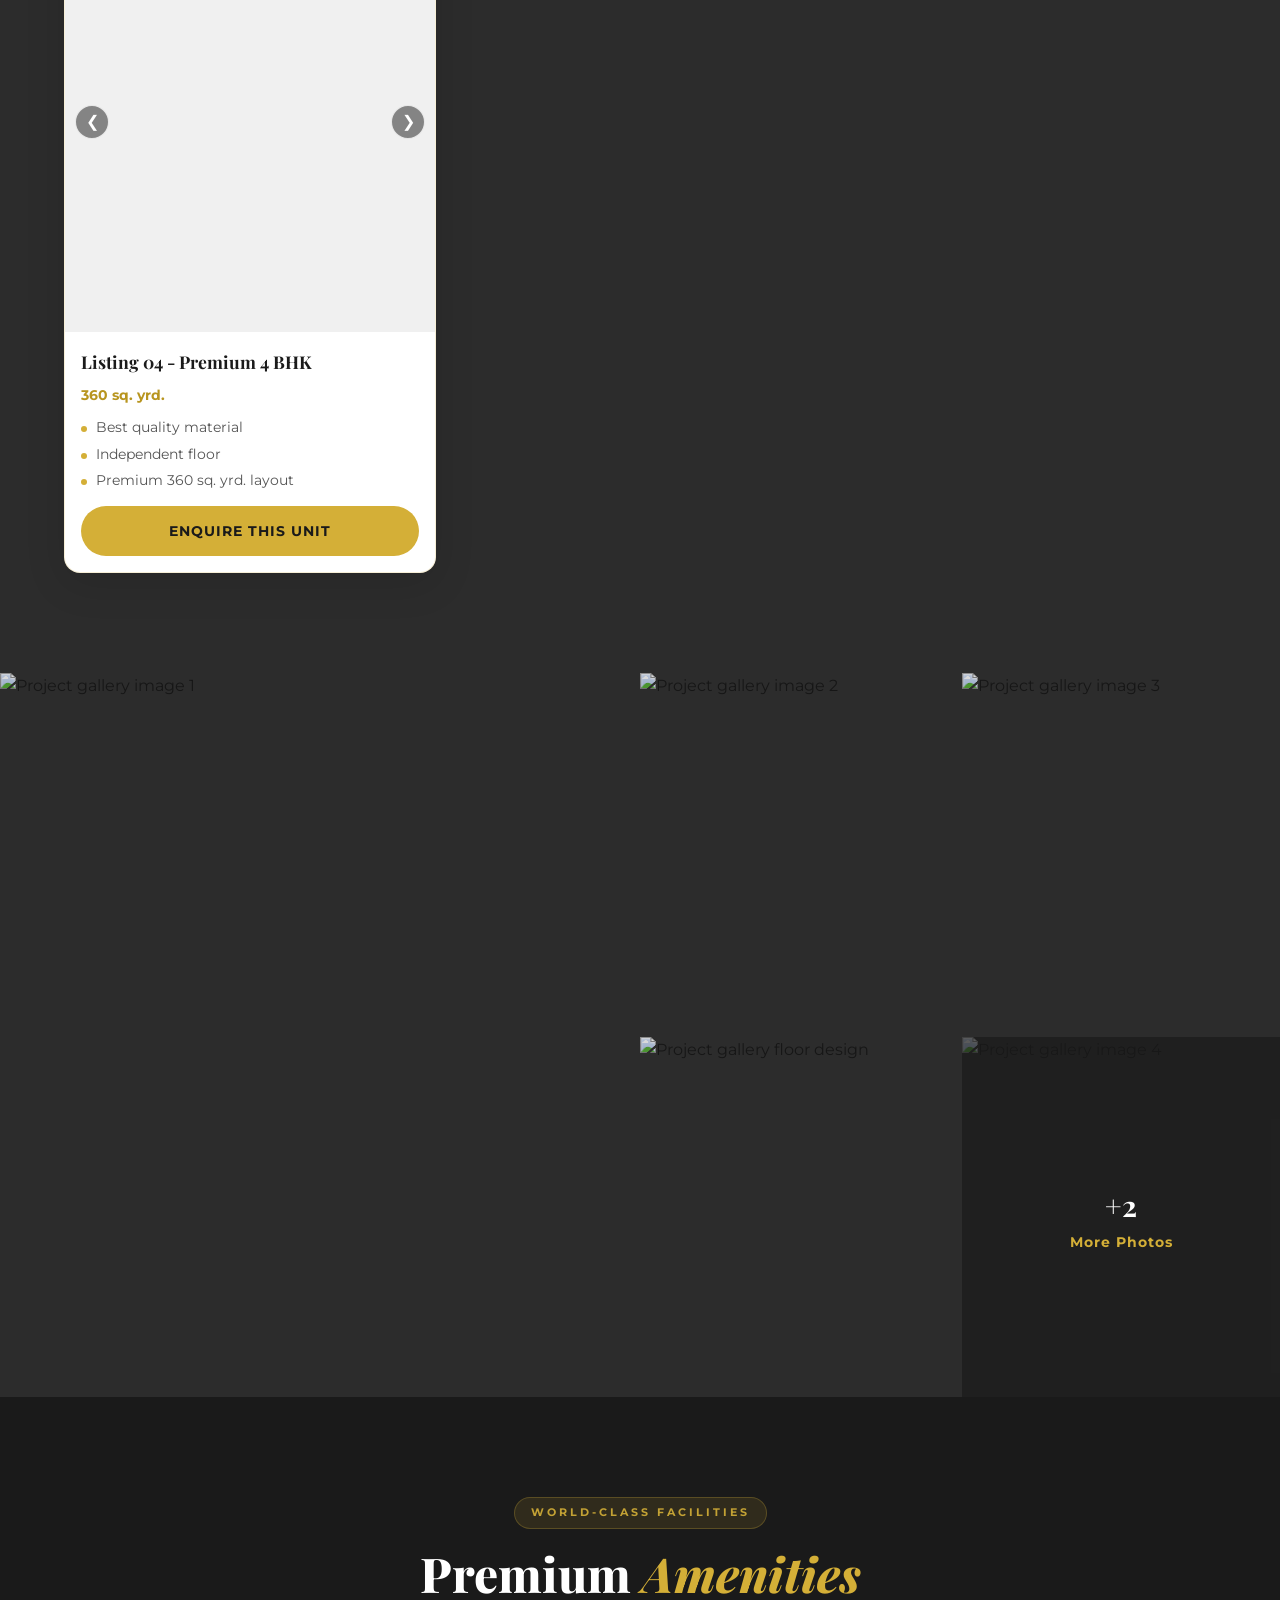
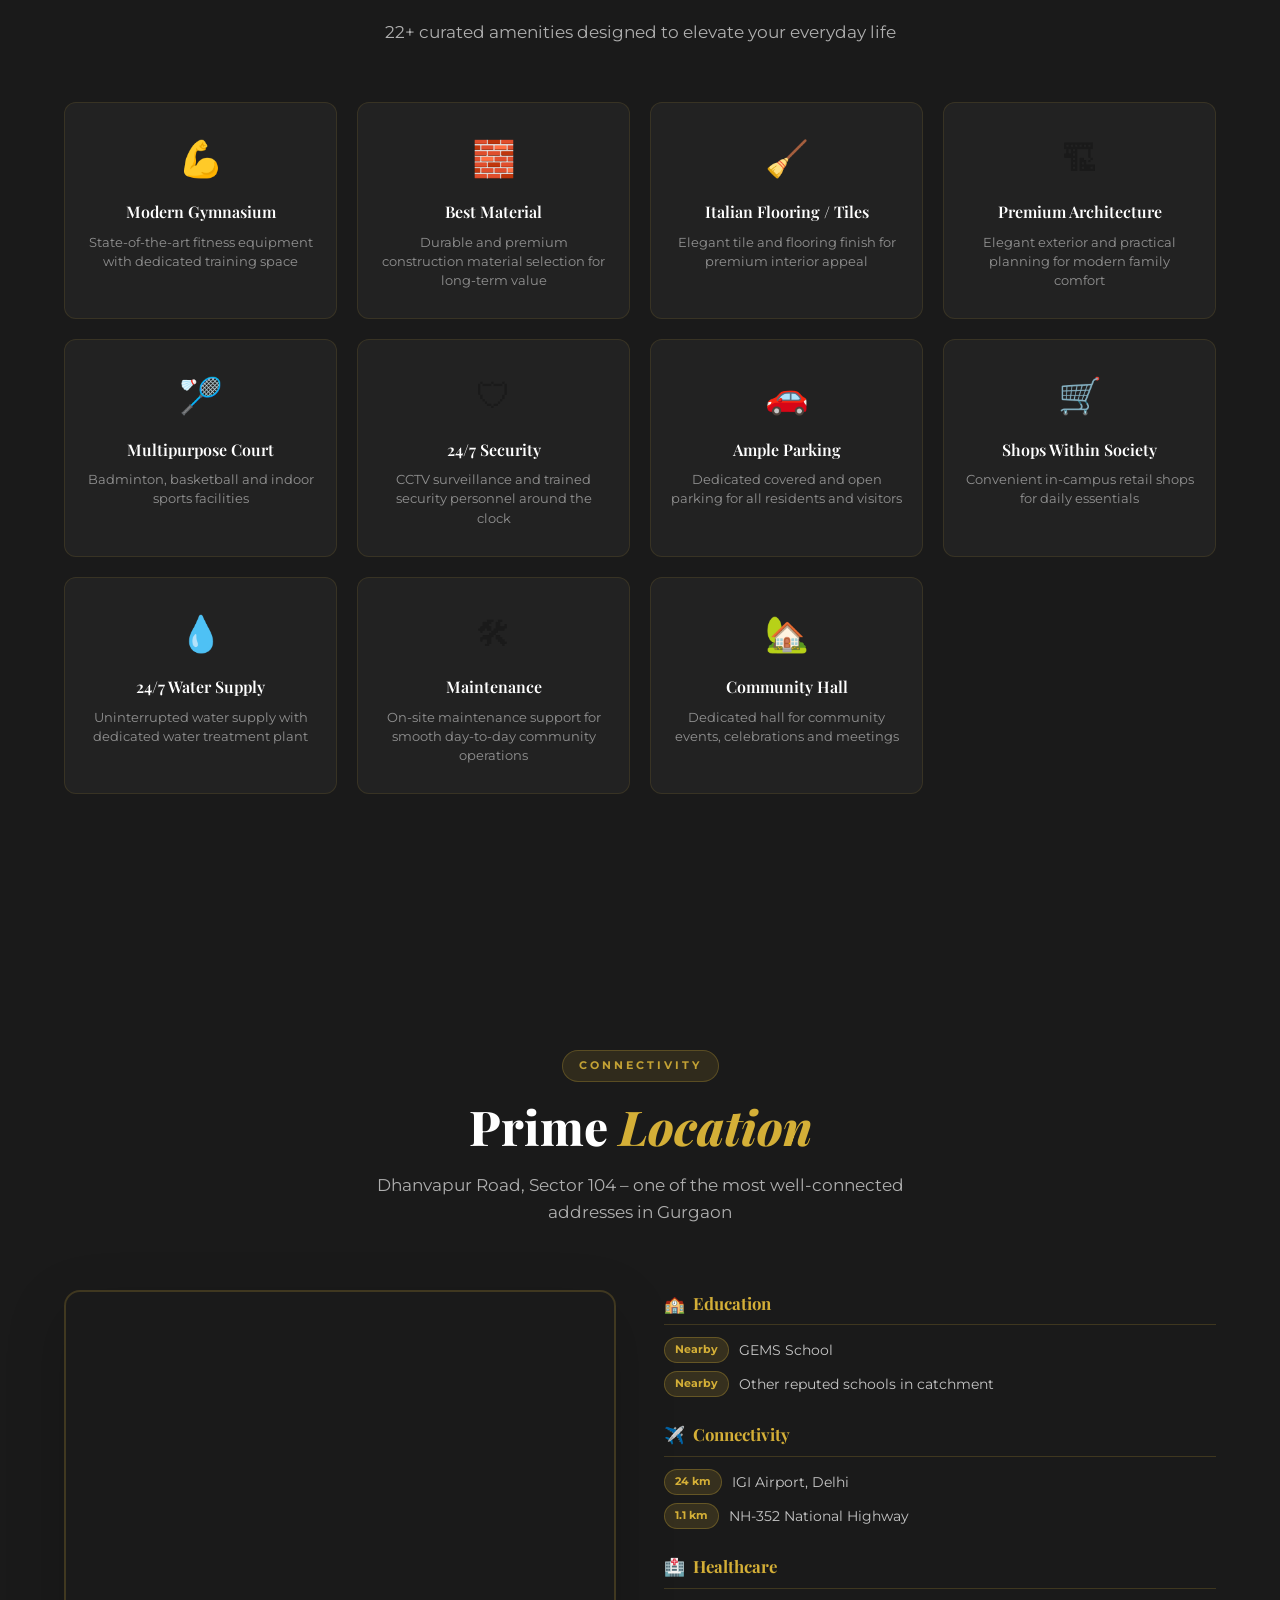
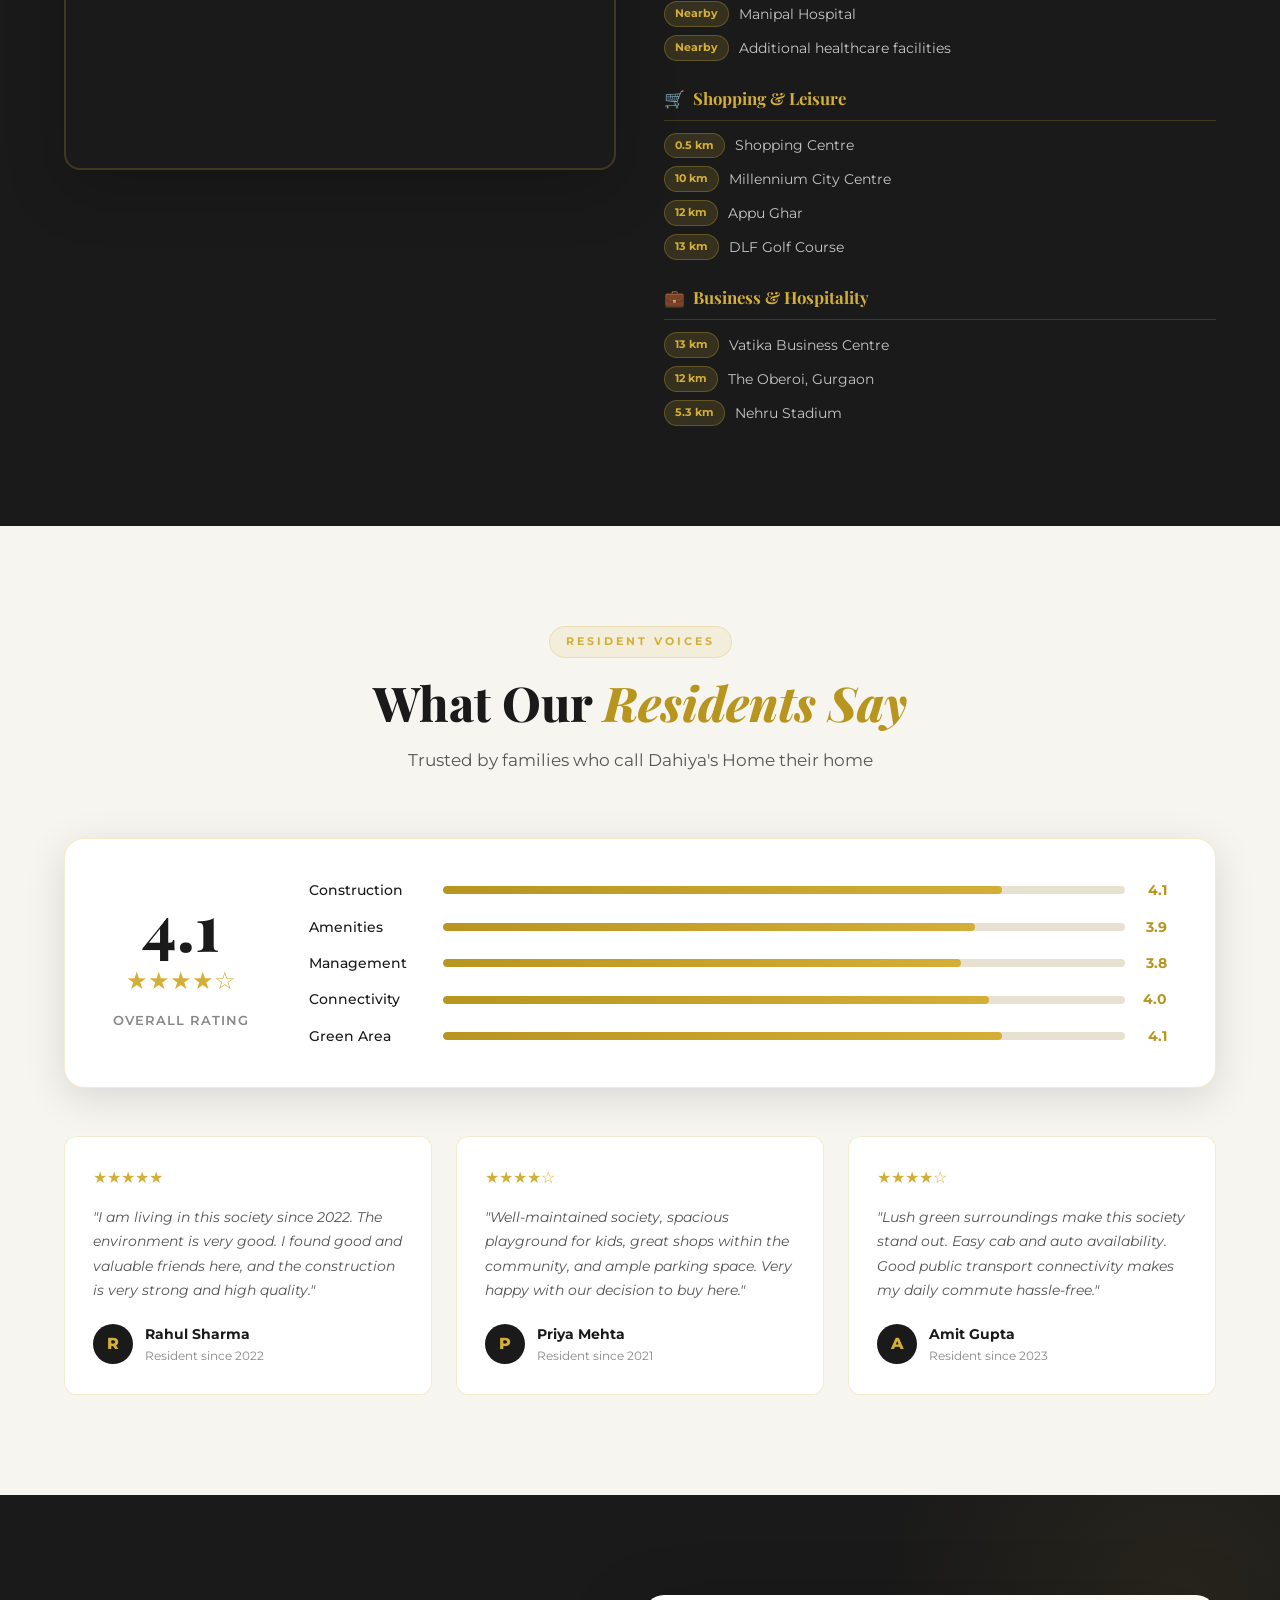
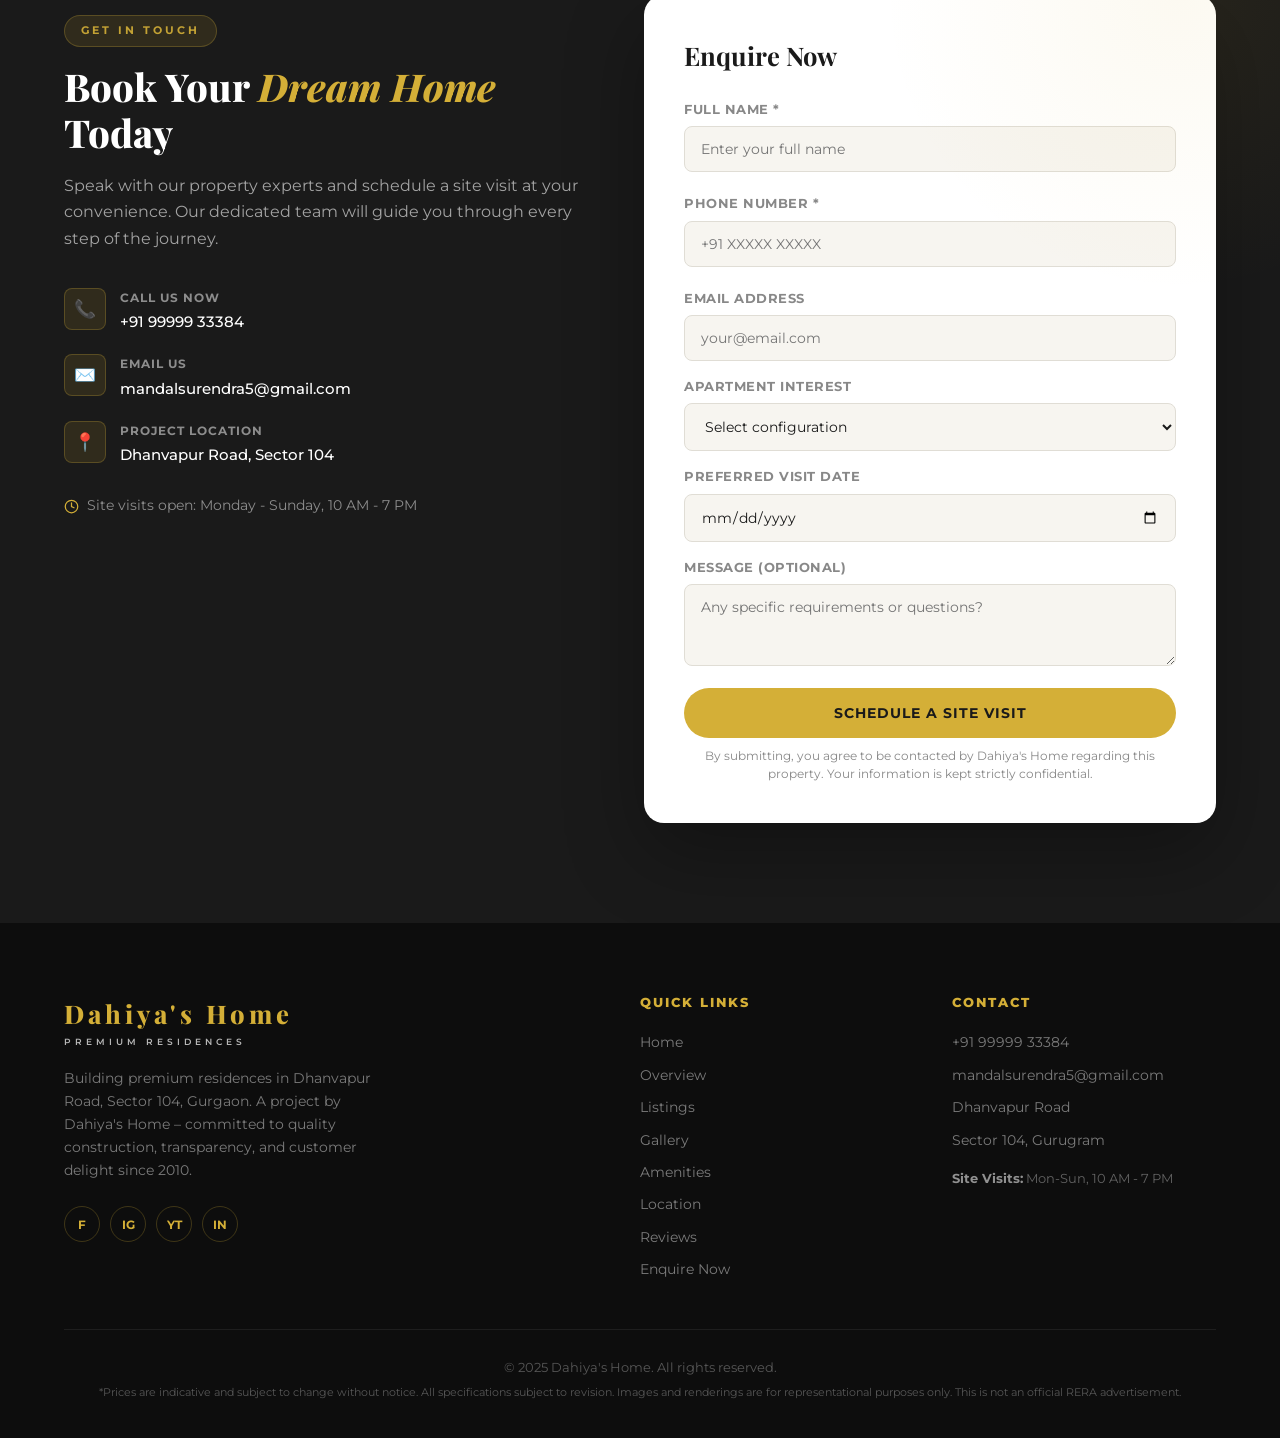
==== commit facd7dd8: "Insert maintenance card in amenities order" ====
--- a/index.html
+++ b/index.html
@@ -369,6 +369,11 @@
           <h4>24/7 Water Supply</h4>
           <p>Uninterrupted water supply with dedicated water treatment plant</p>
         </div>
+        <div class="amenity-card" style="--delay:0.525s">
+          <div class="amenity-icon">&#128736;</div>
+          <h4>Maintenance</h4>
+          <p>On-site maintenance support for smooth day-to-day community operations</p>
+        </div>
         <div class="amenity-card" style="--delay:0.55s">
           <div class="amenity-icon">&#127969;</div>
           <h4>Community Hall</h4>
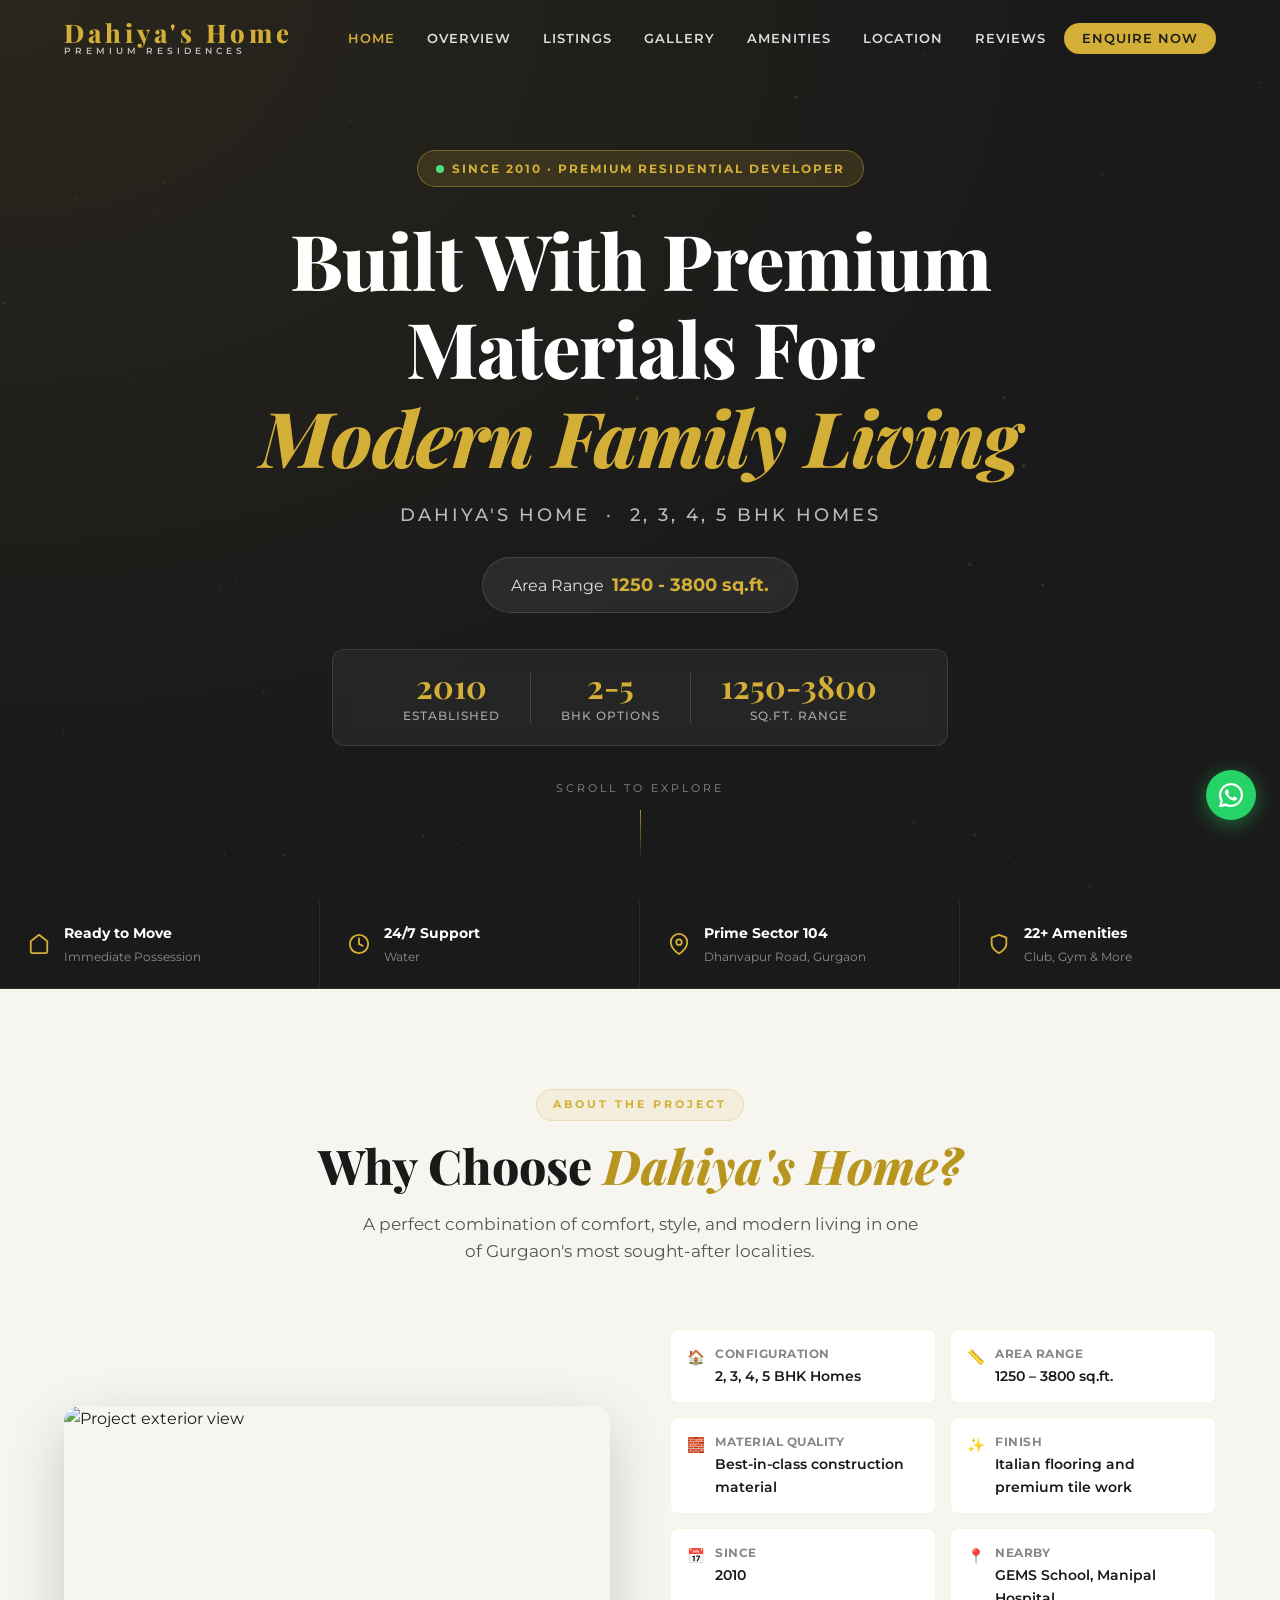
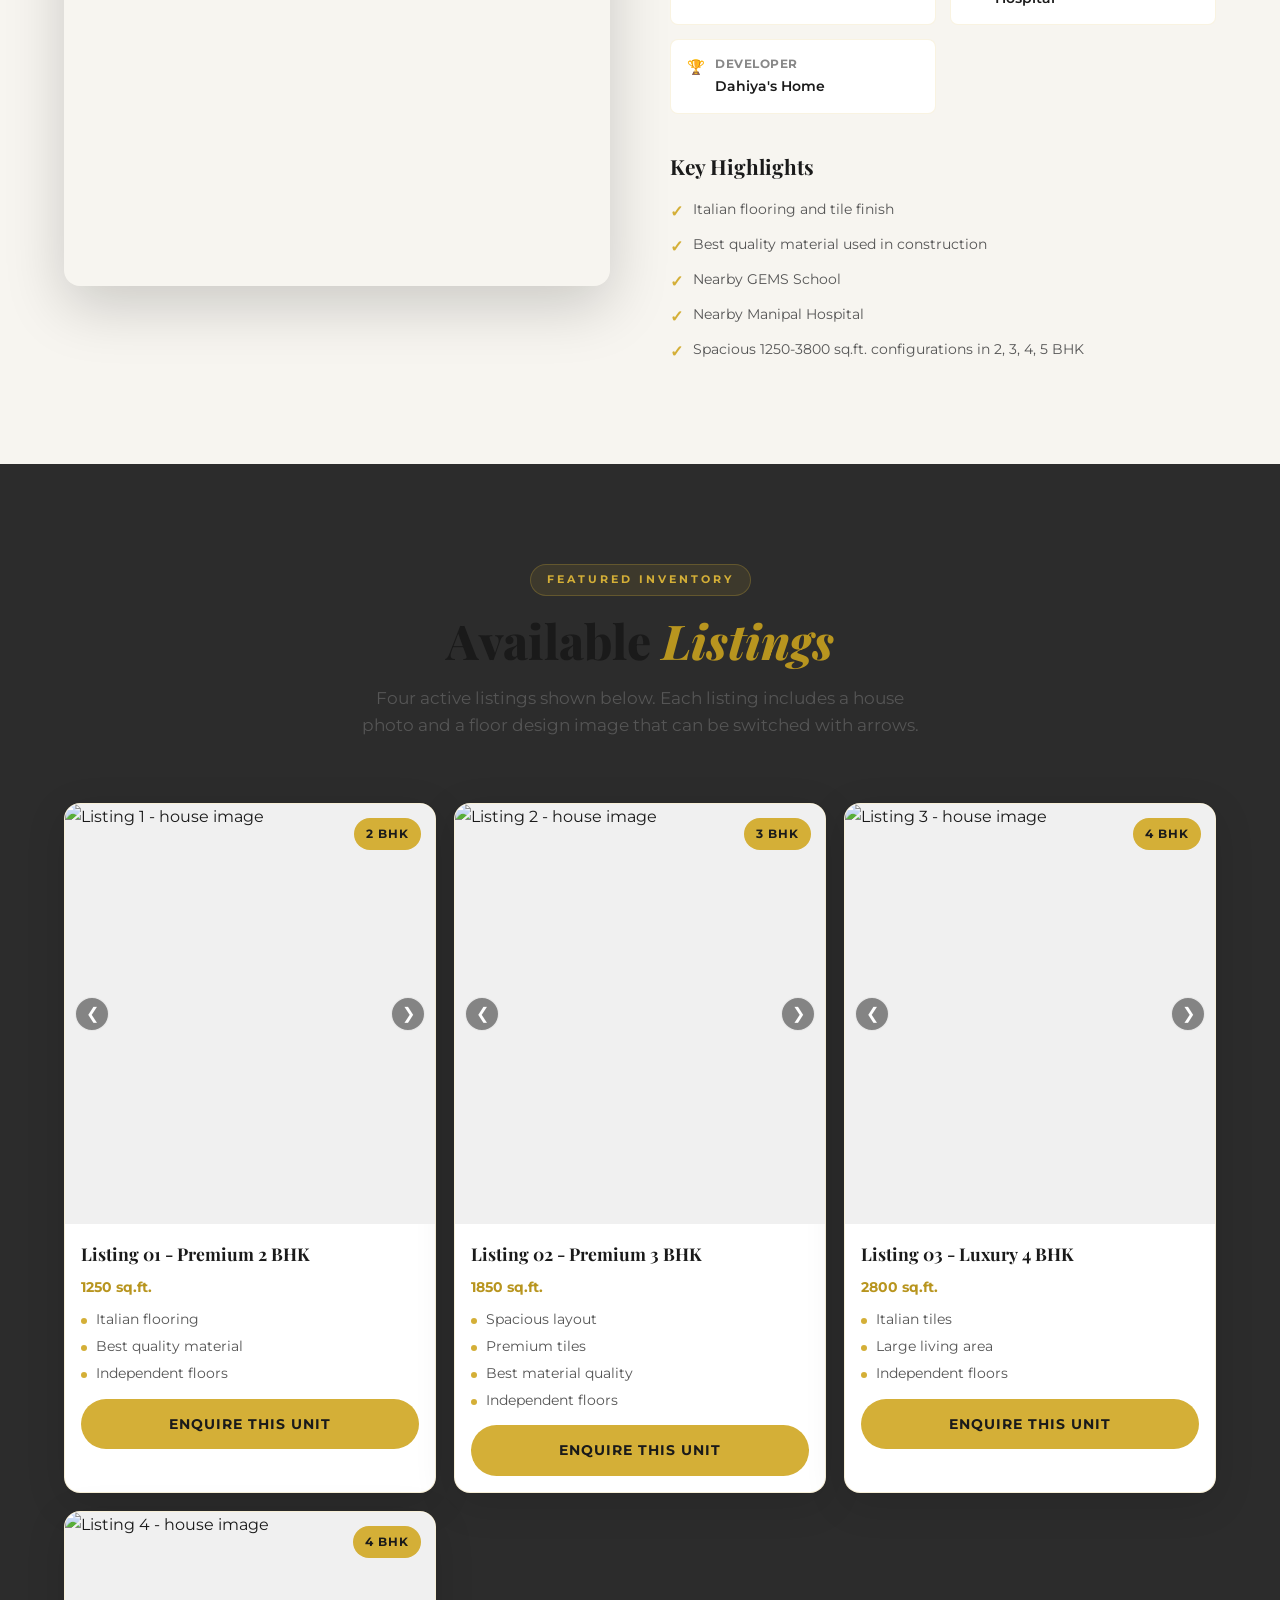
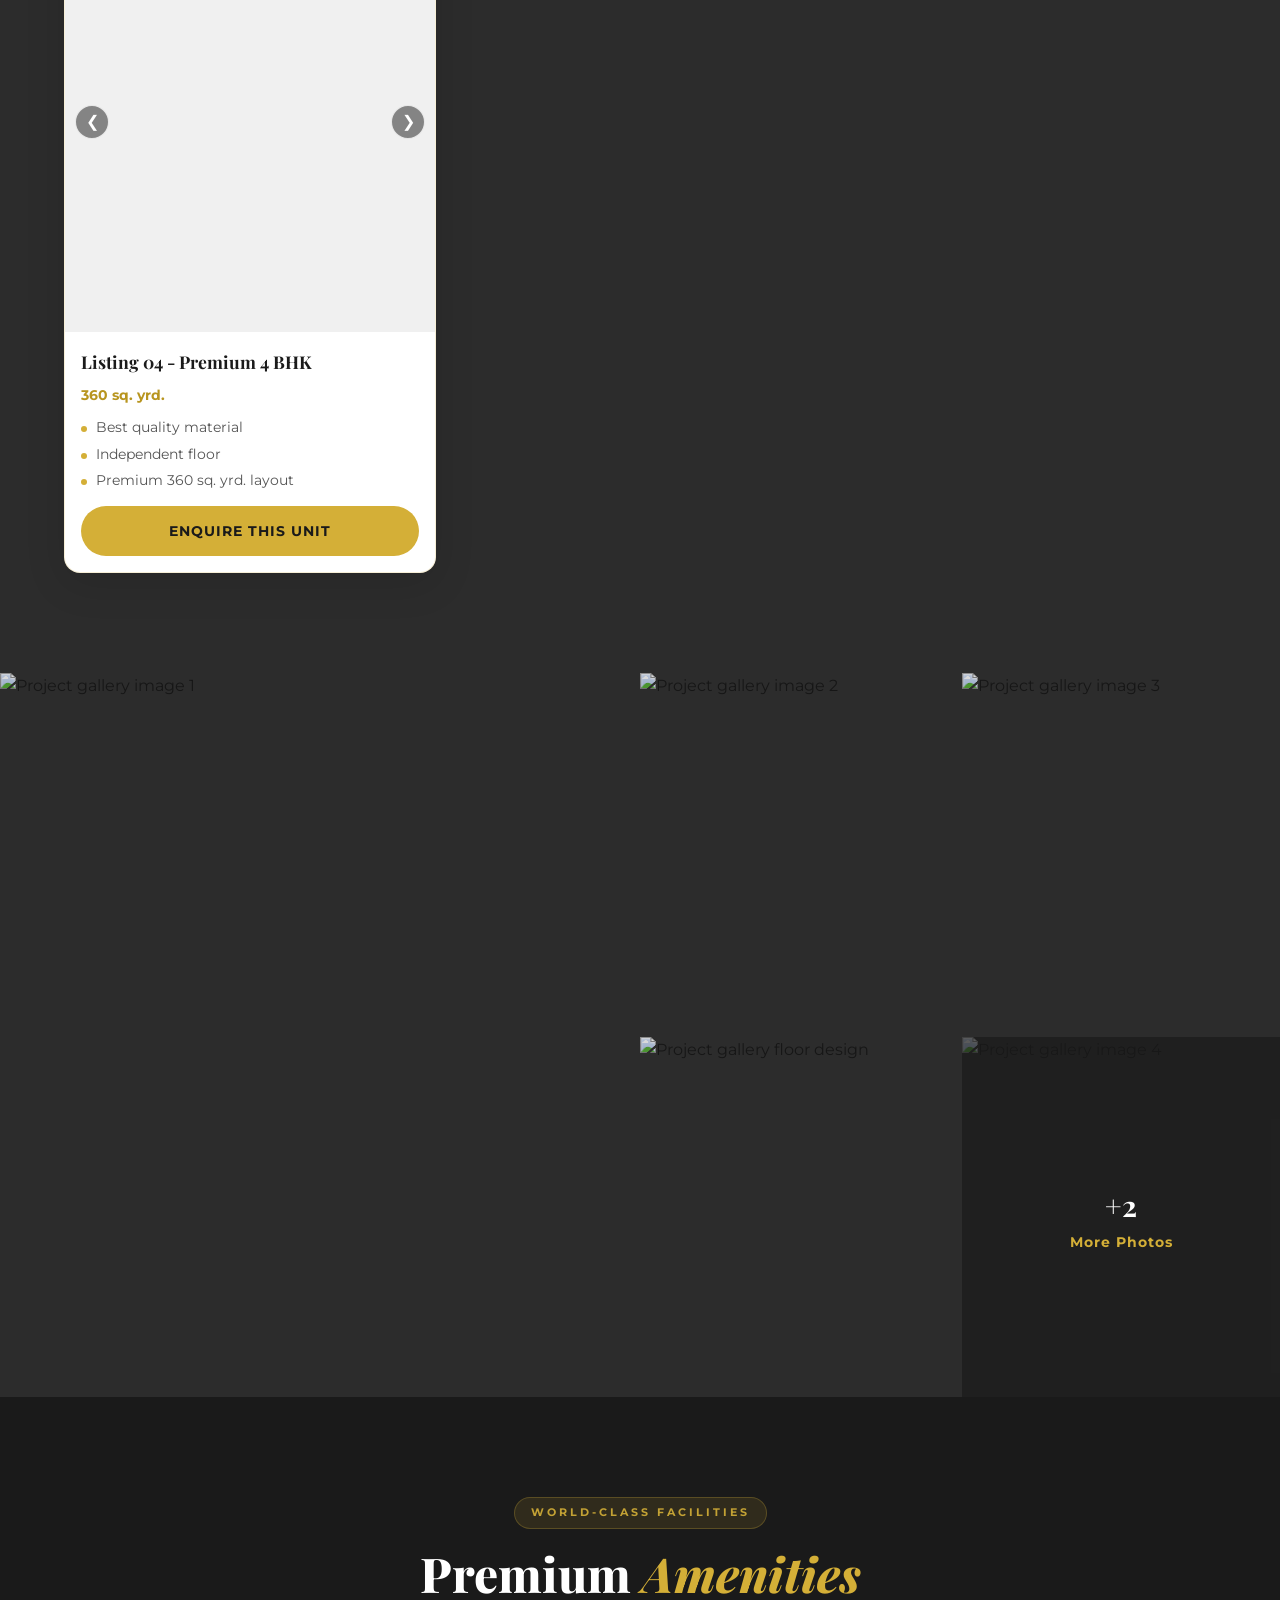
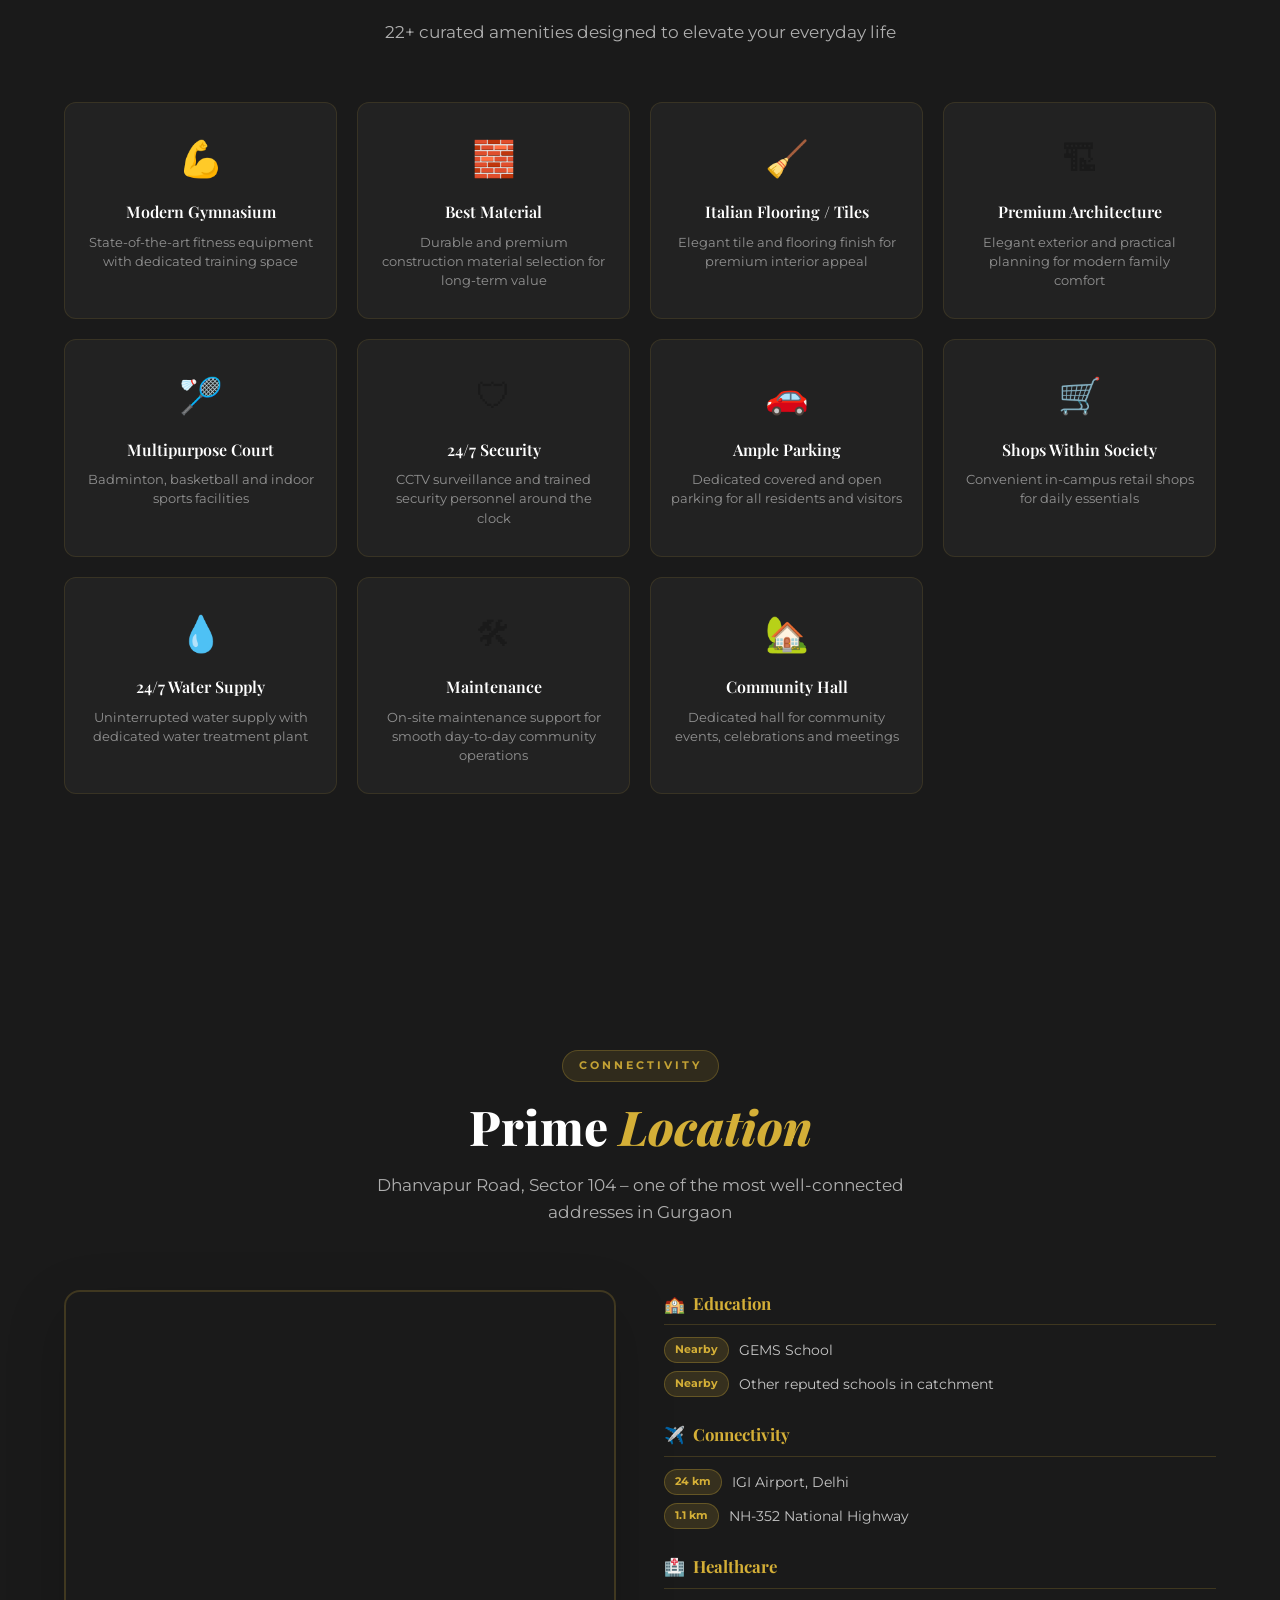
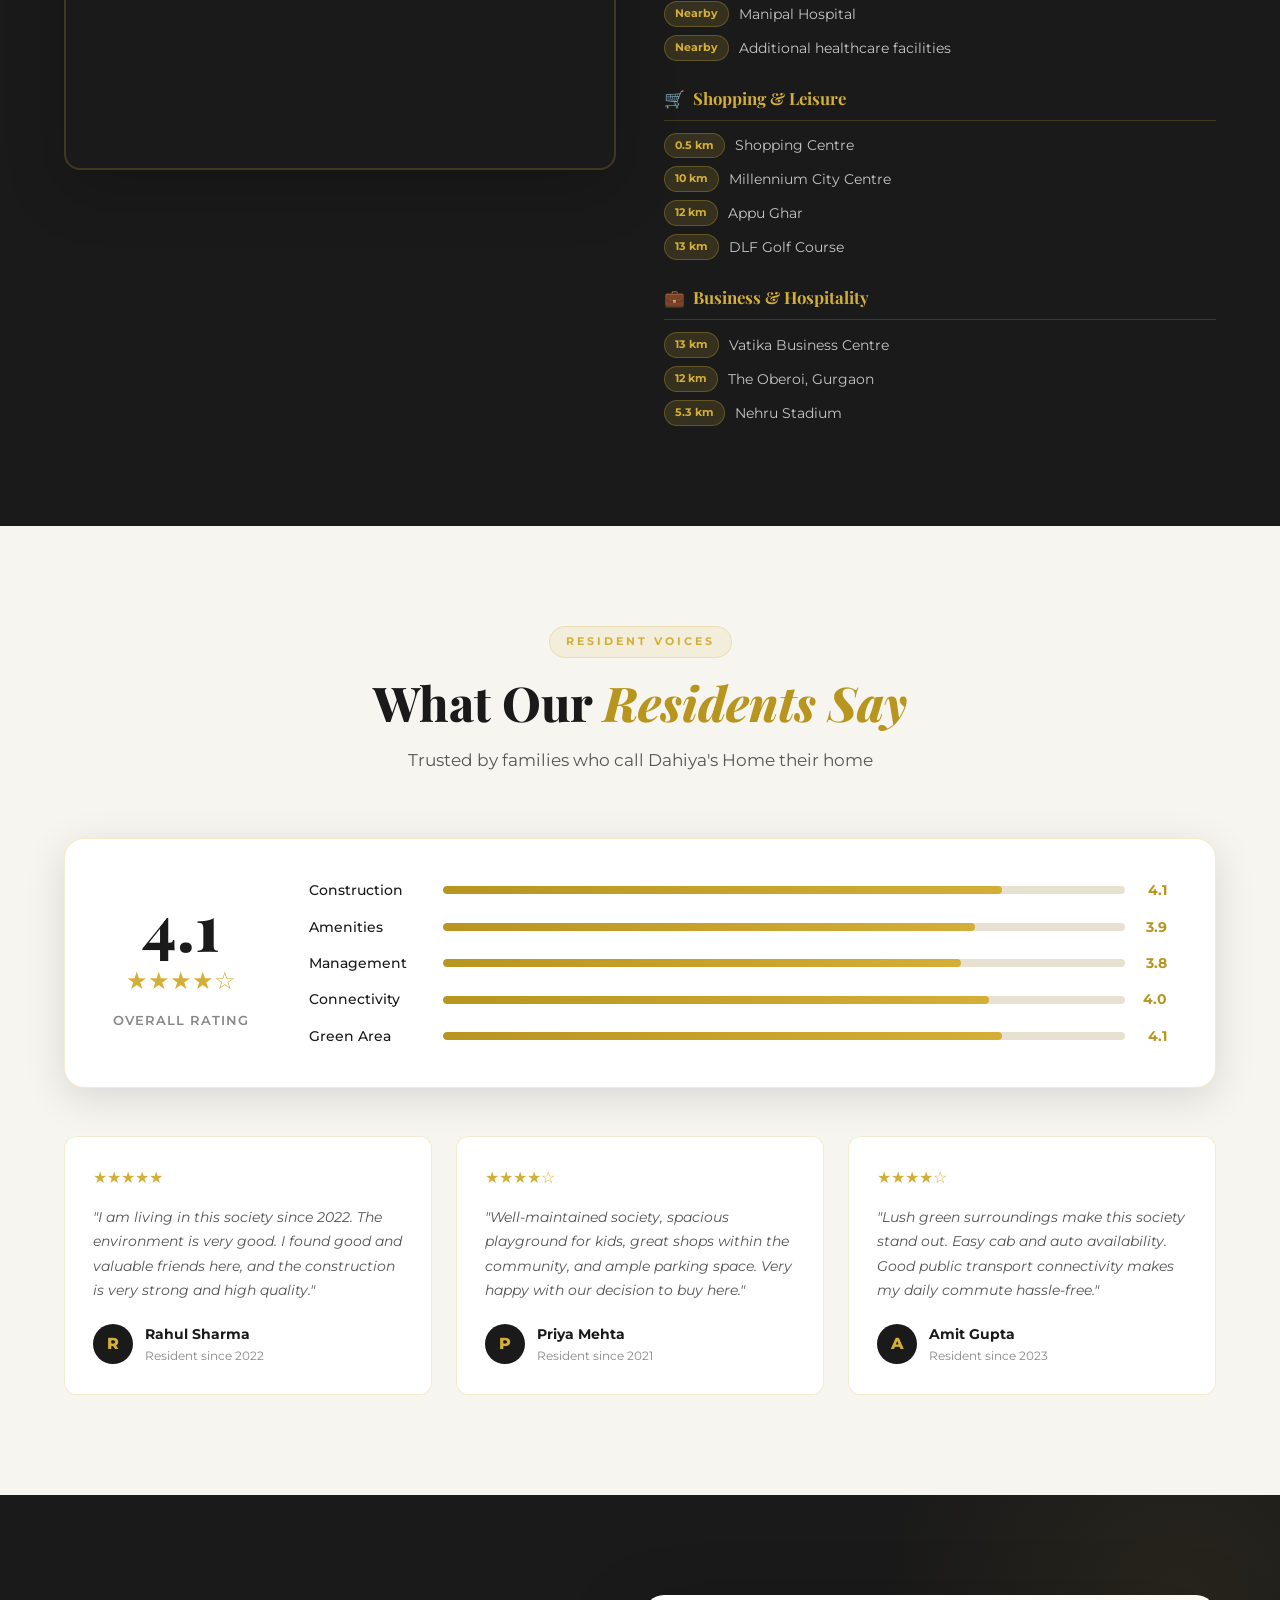
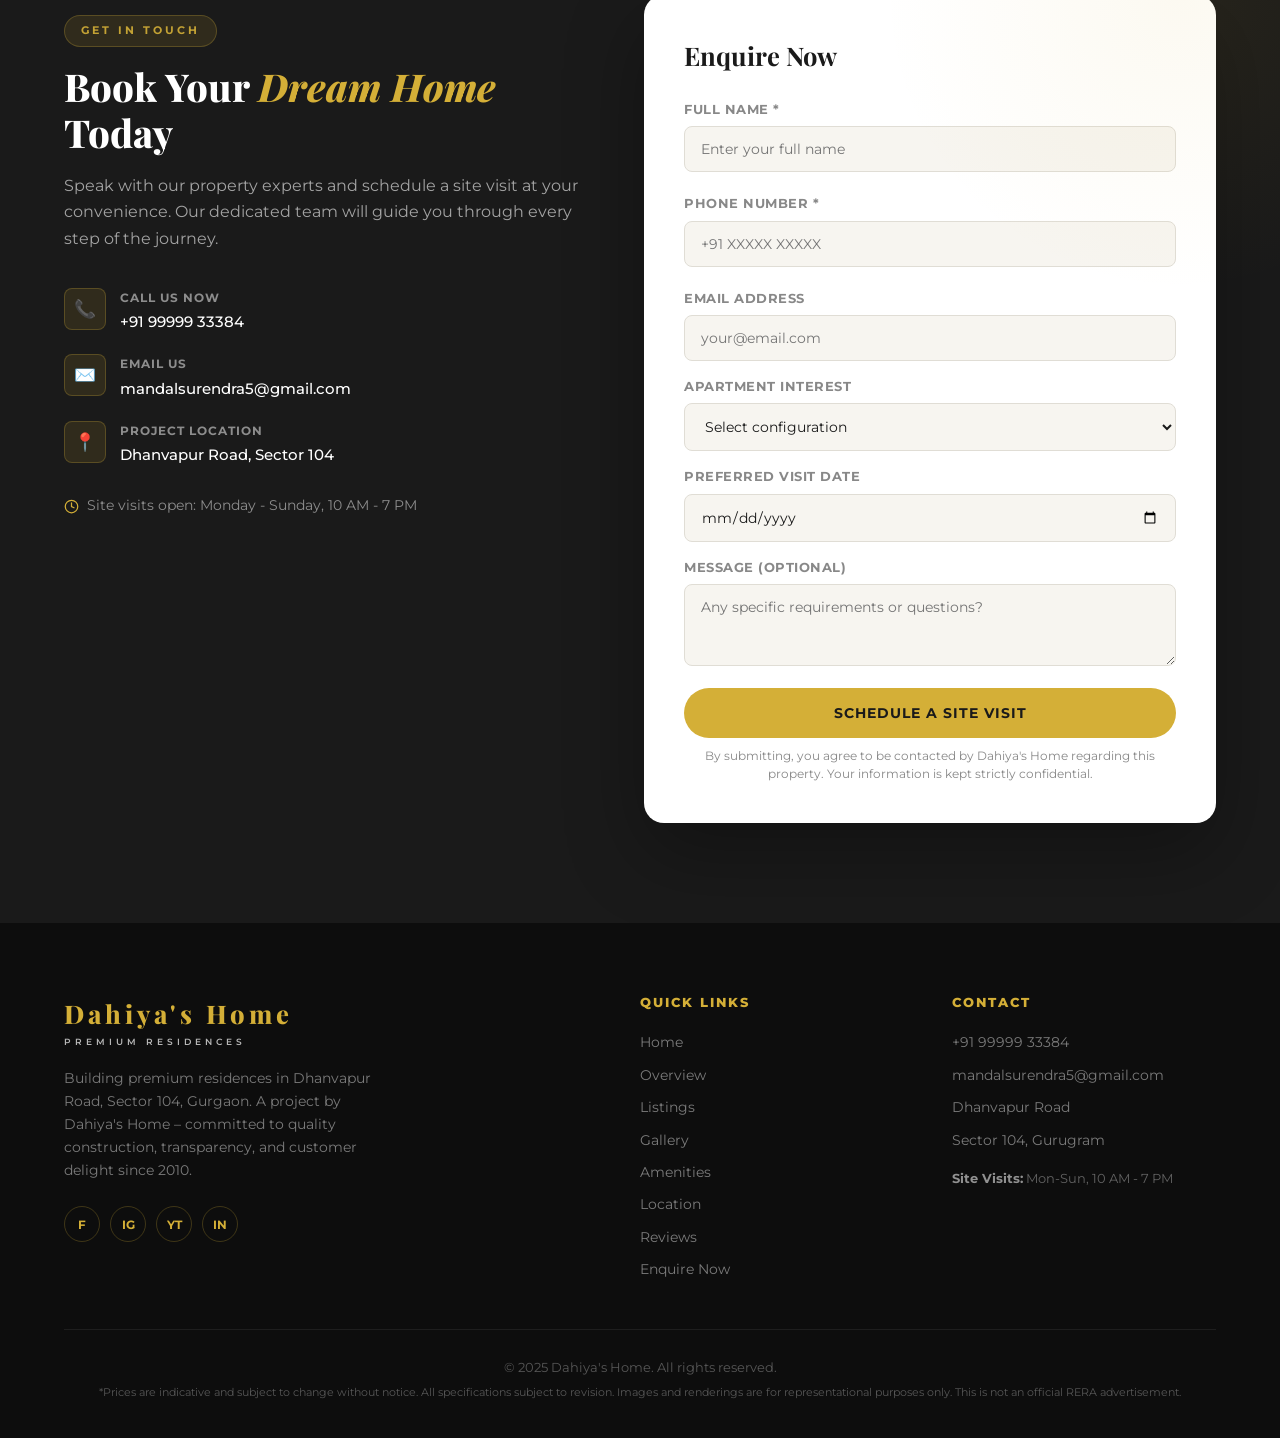
==== commit 4b7c35f5: "Update stats strip address text" ====
--- a/index.html
+++ b/index.html
@@ -105,7 +105,7 @@
         <path d="M21 10c0 7-9 13-9 13s-9-6-9-13a9 9 0 0118 0z" stroke="currentColor" stroke-width="2" />
         <circle cx="12" cy="10" r="3" stroke="currentColor" stroke-width="2" />
       </svg>
-      <div><strong>Prime Sector 3 C2 Block</strong><span>Gurgaon, Haryana</span></div>
+      <div><strong>Prime Sector 104</strong><span>Dhanvapur Road, Gurgaon</span></div>
     </div>
     <div class="strip-item">
       <svg width="22" height="22" viewBox="0 0 24 24" fill="none">
@@ -720,3 +720,4 @@
 </html>
 
 
+
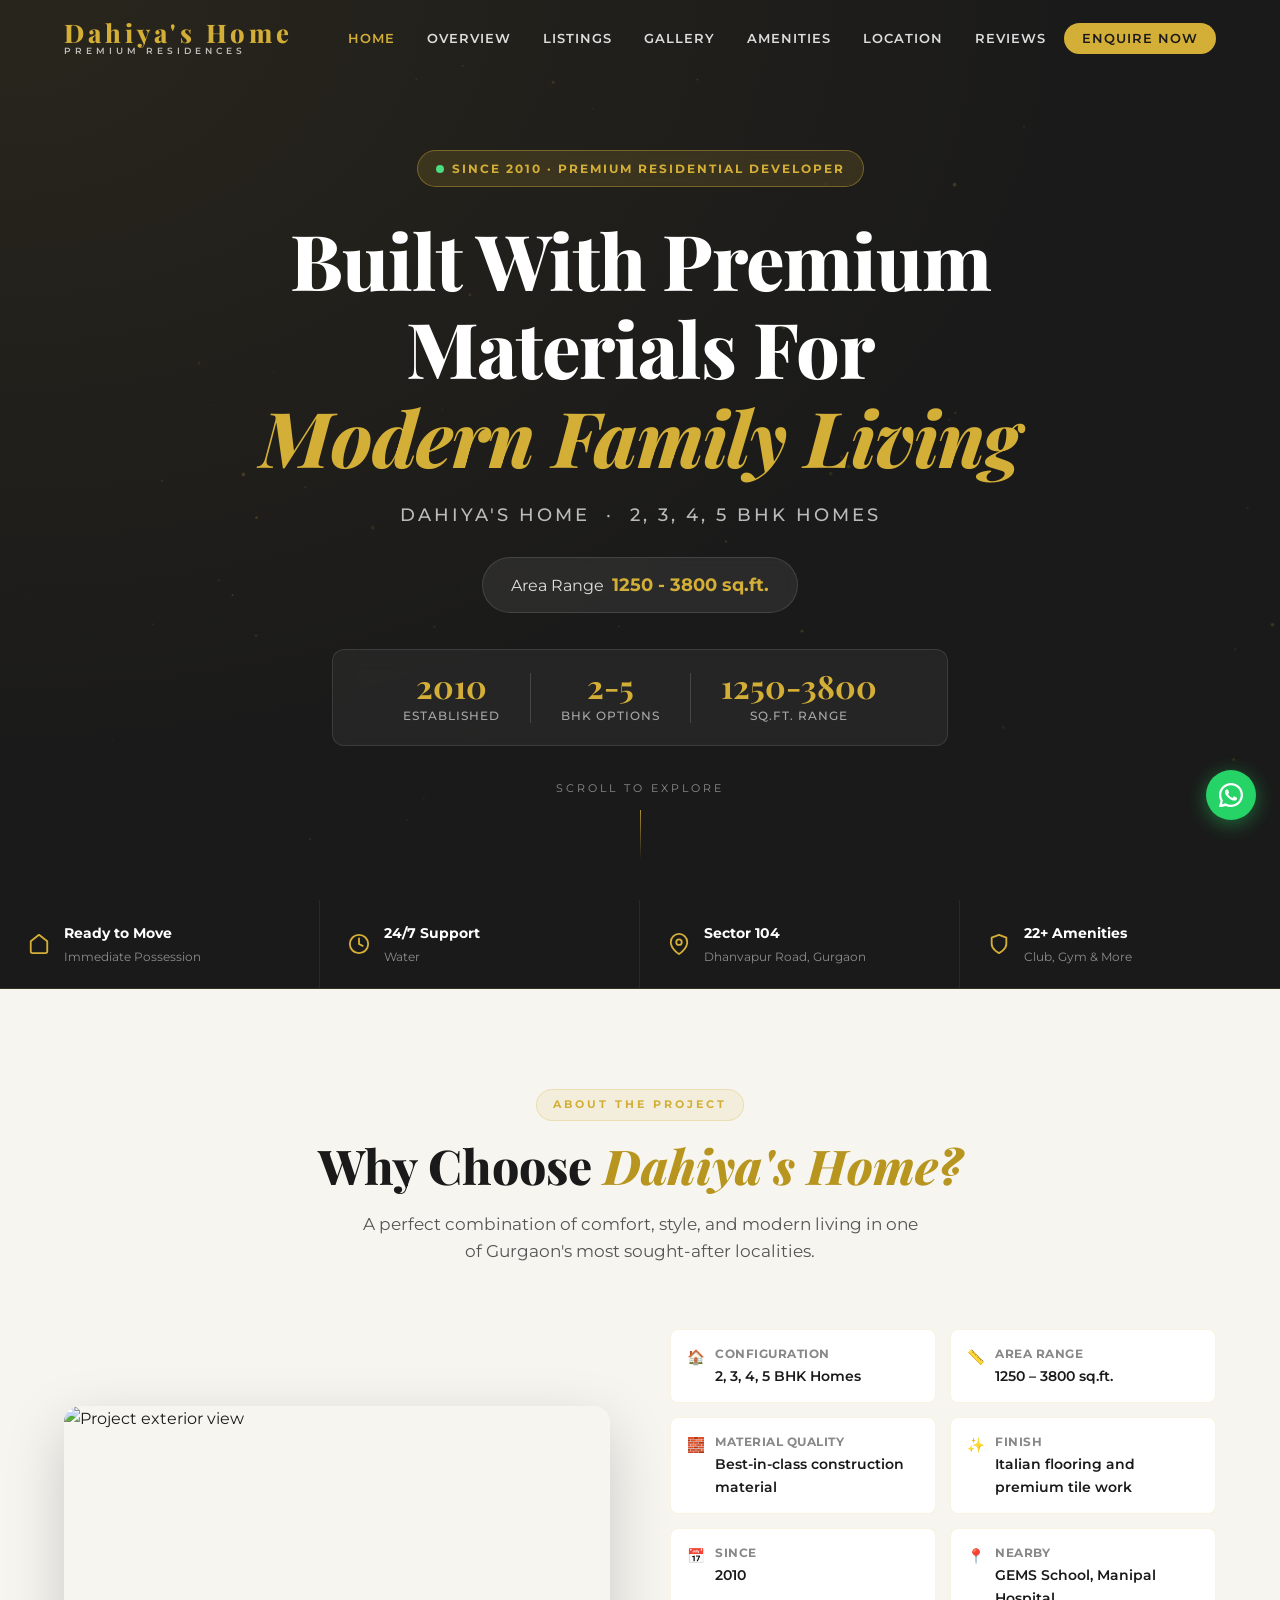
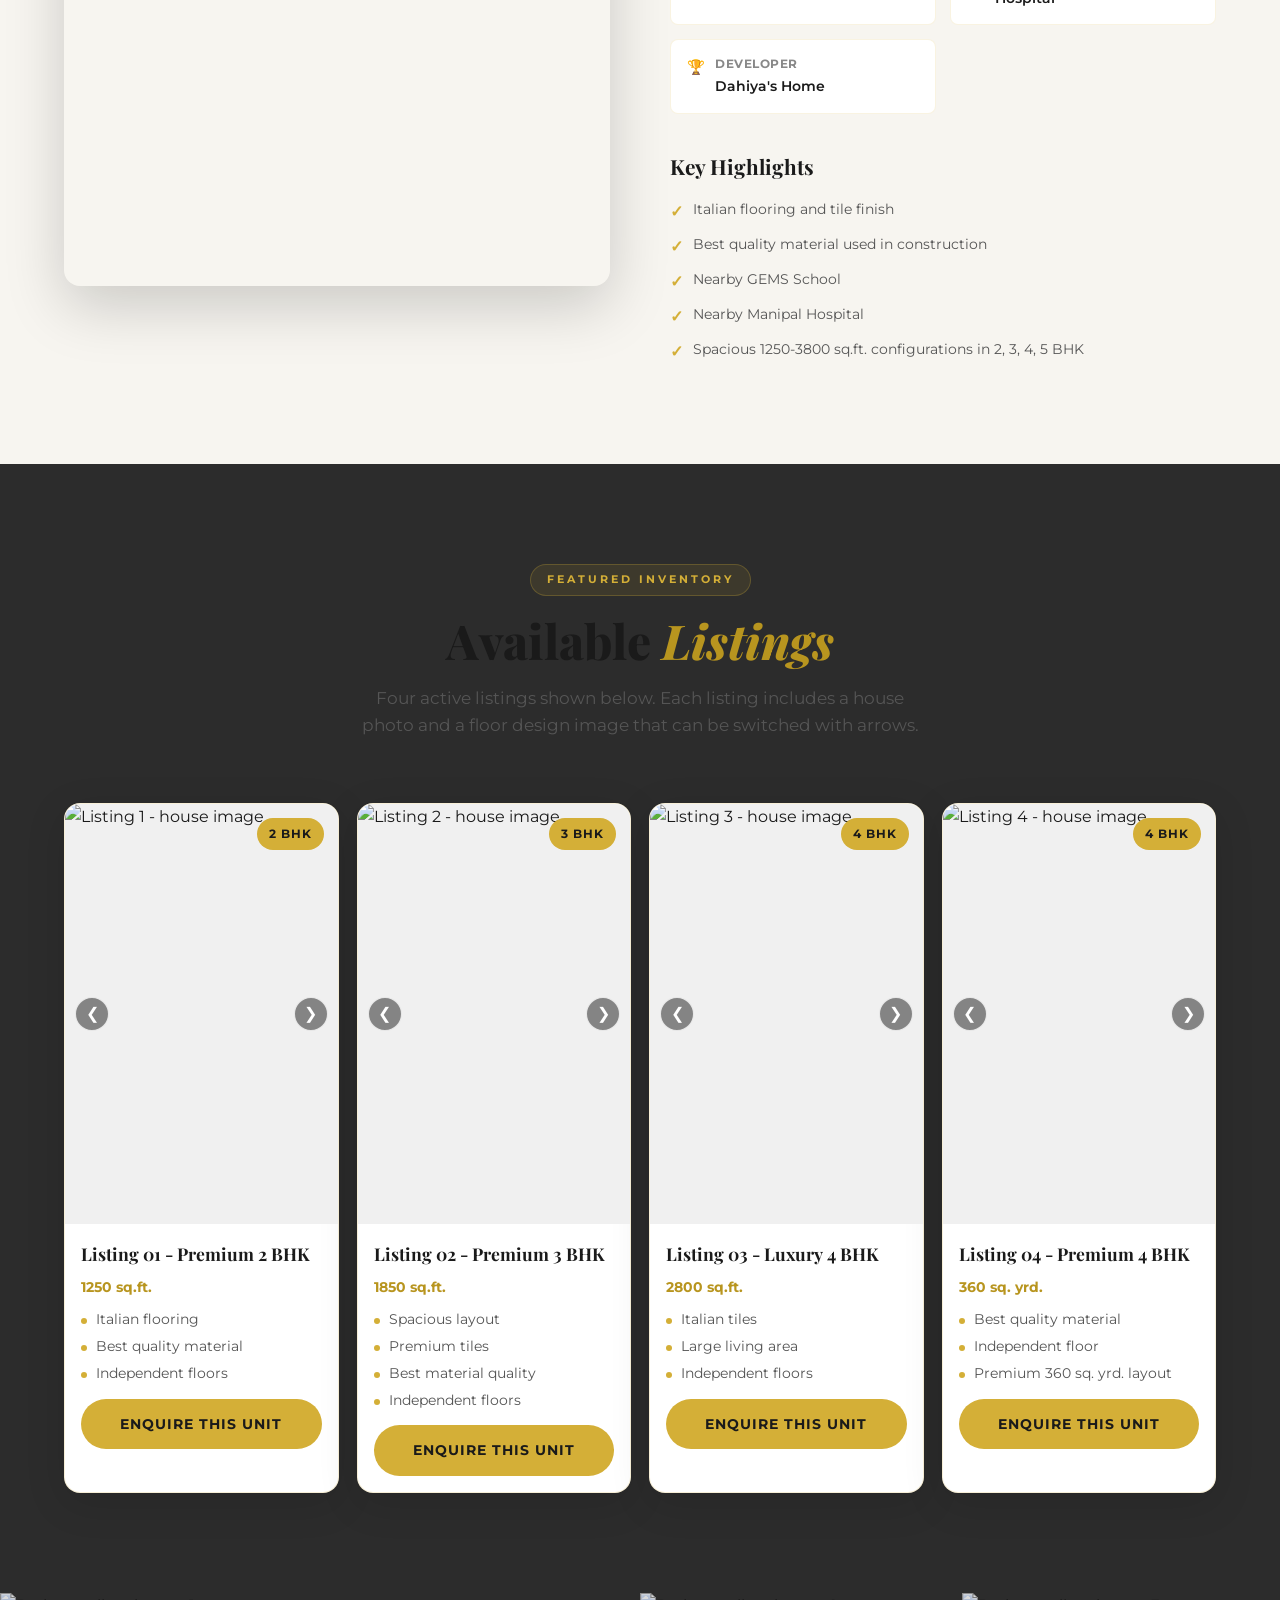
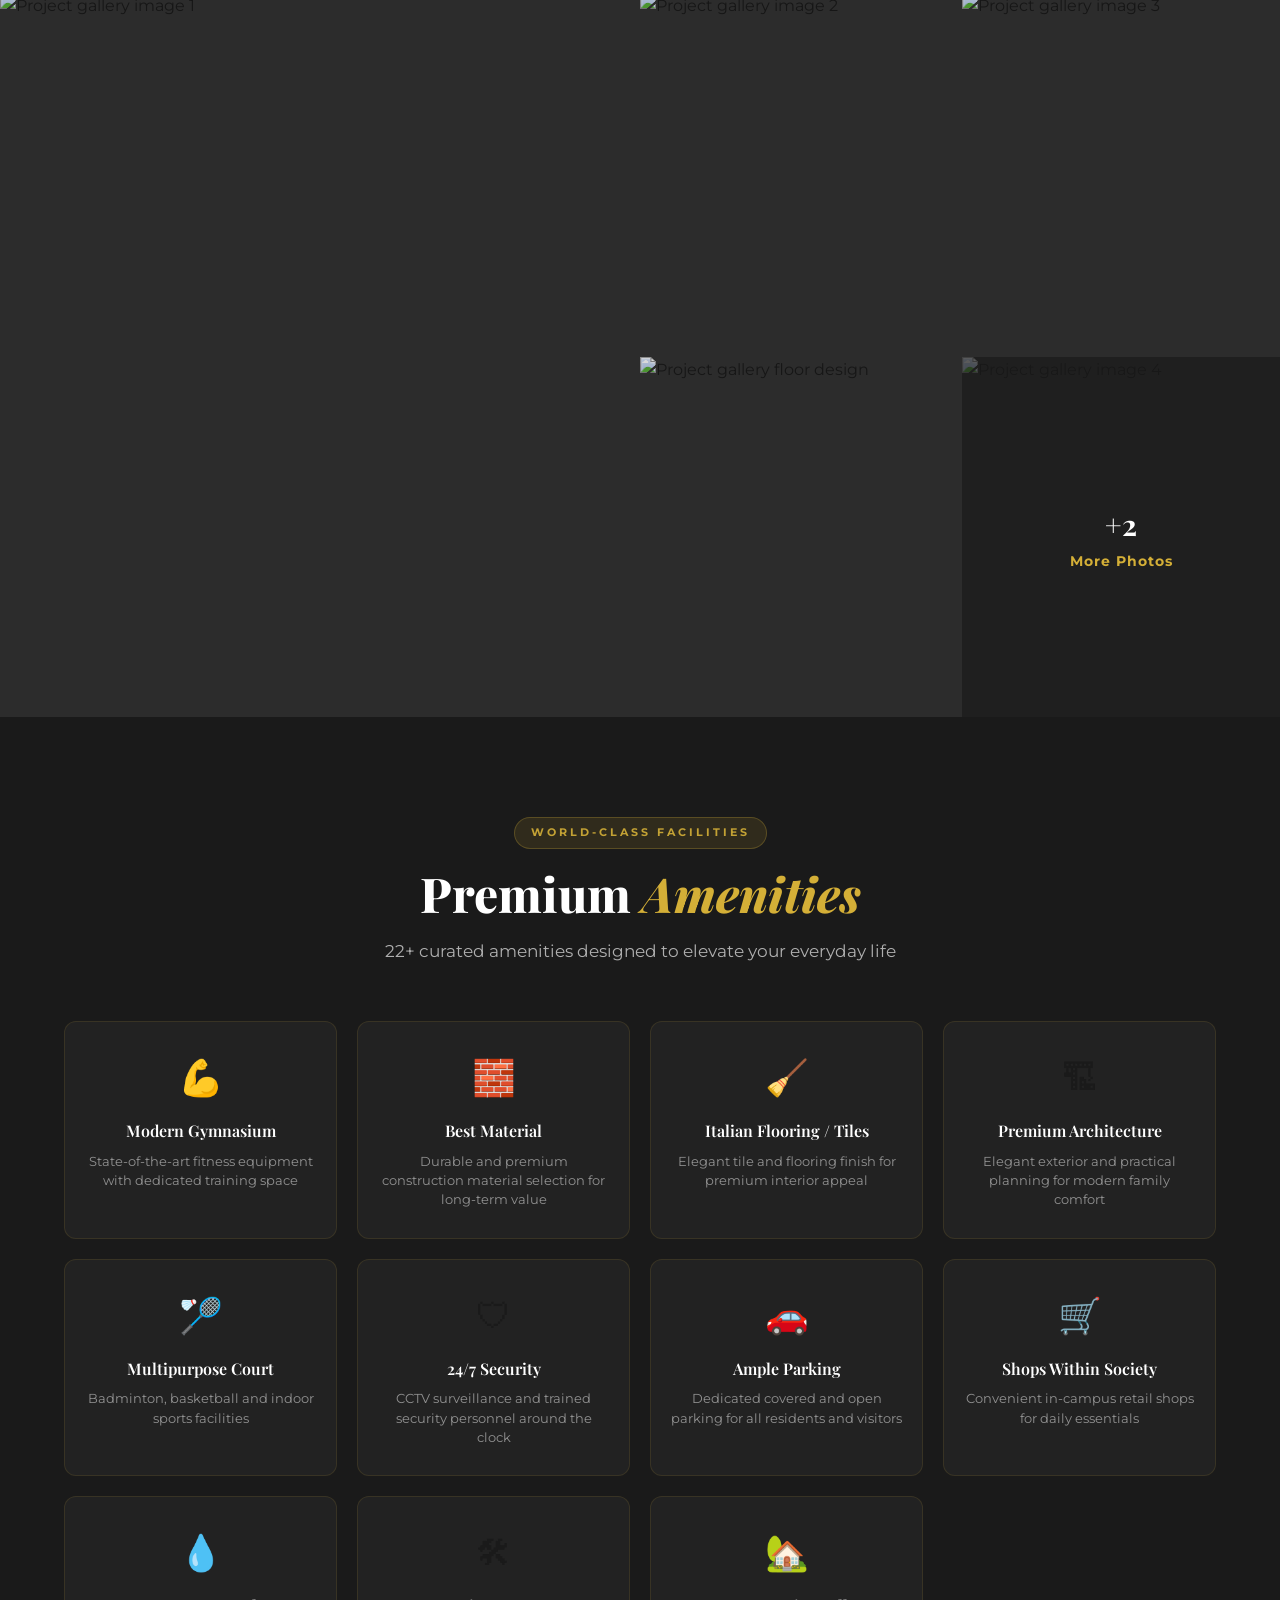
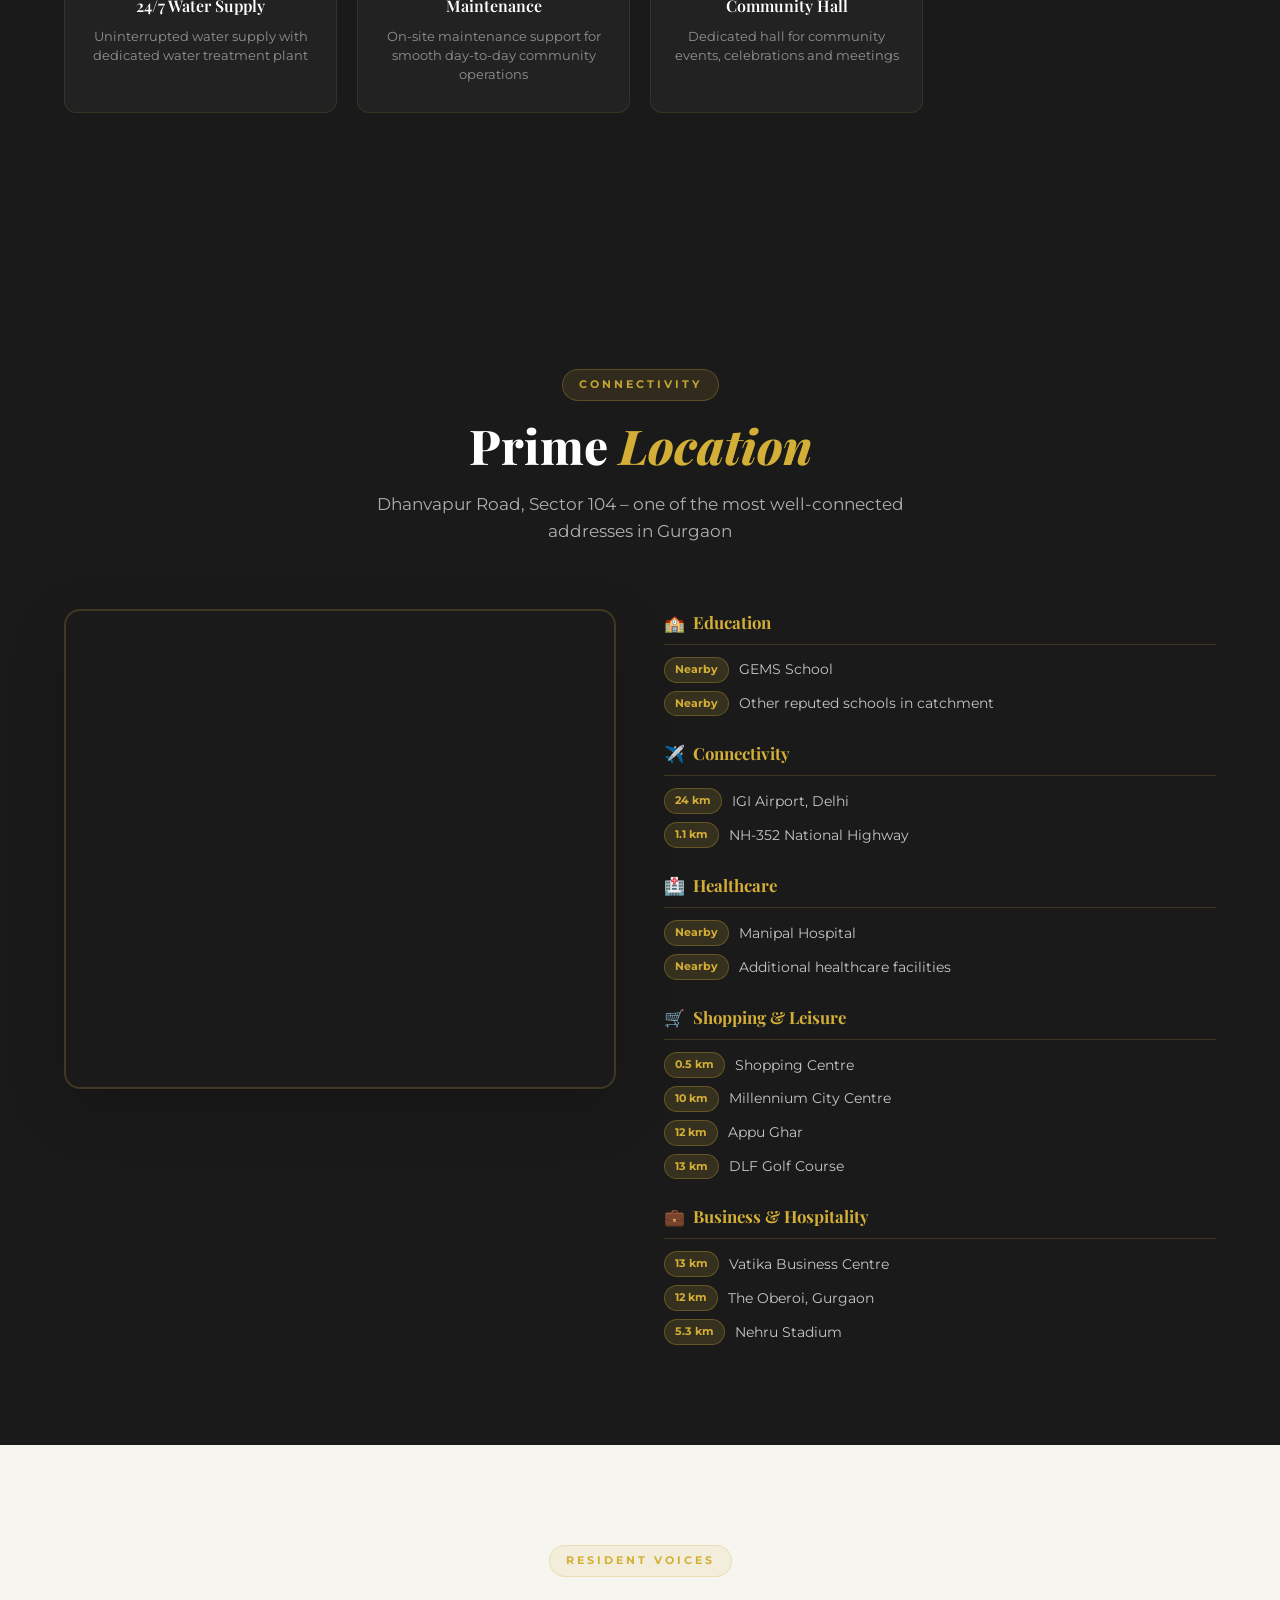
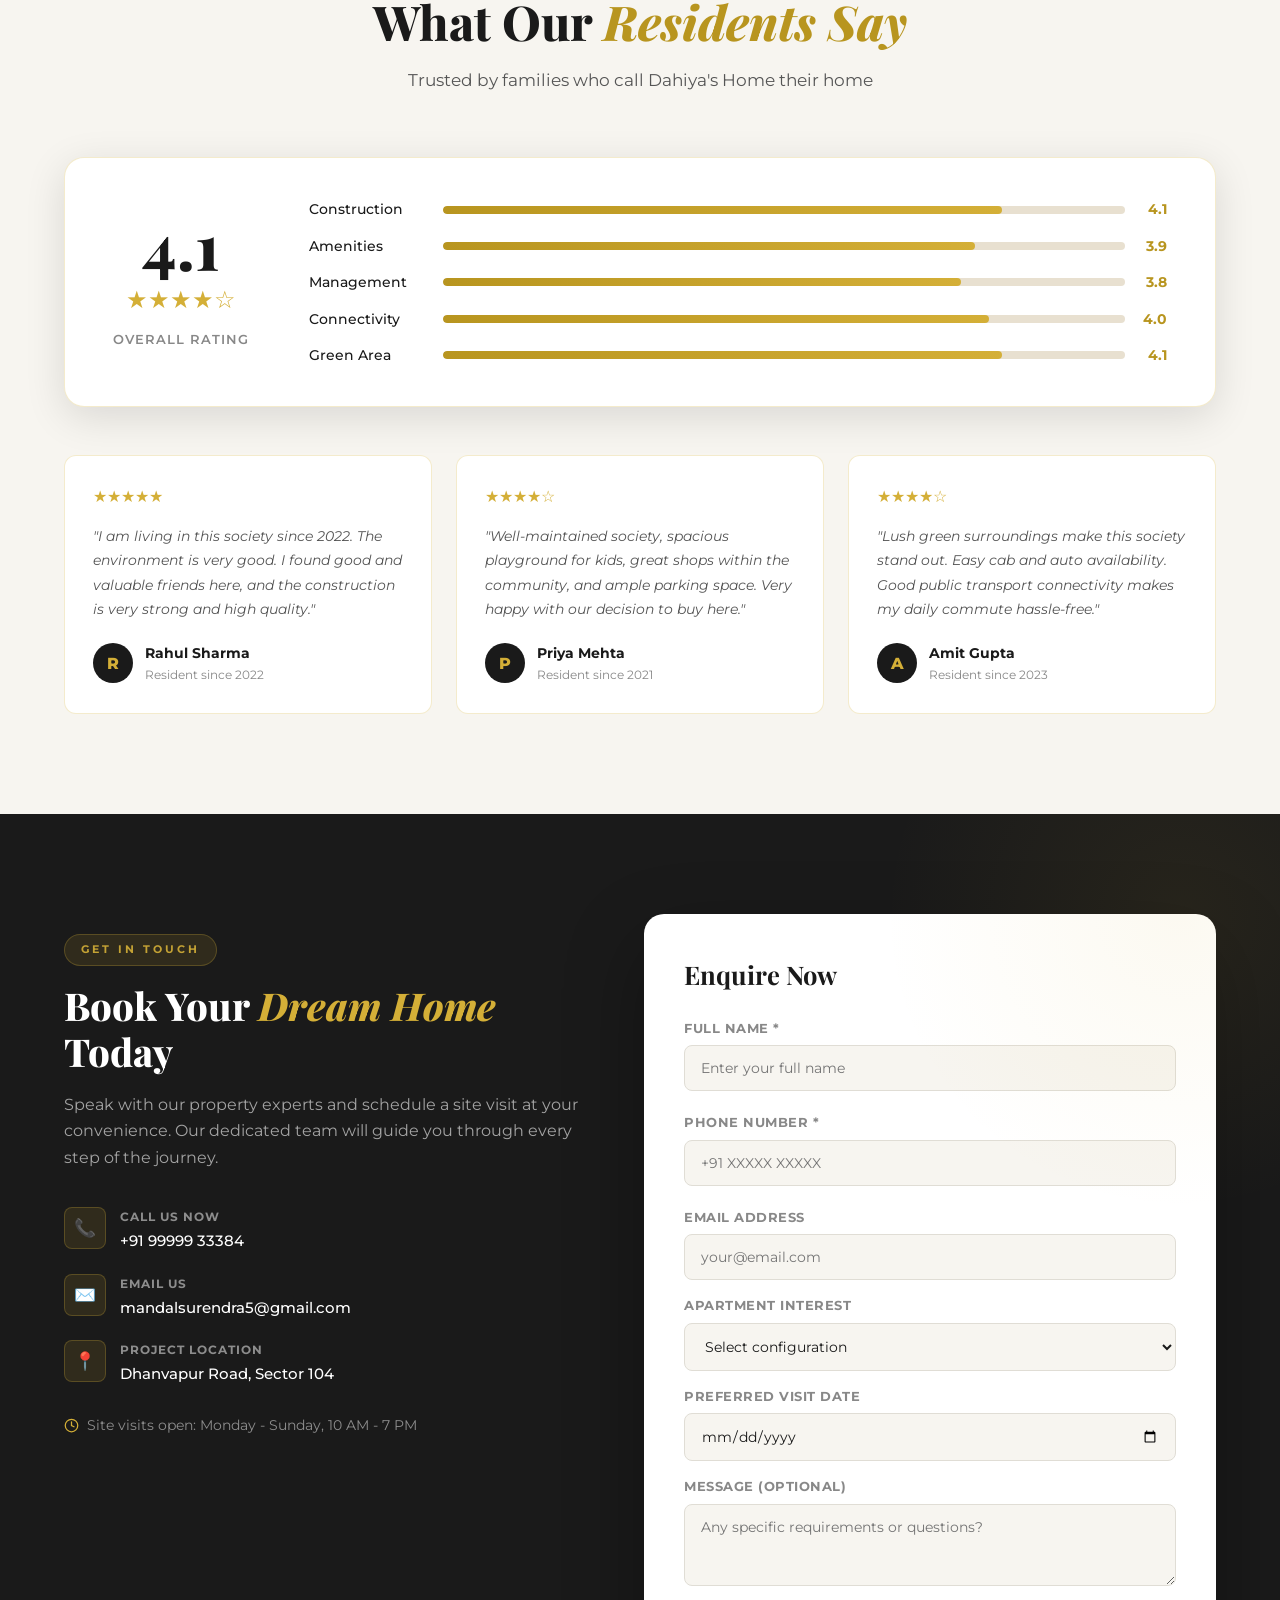
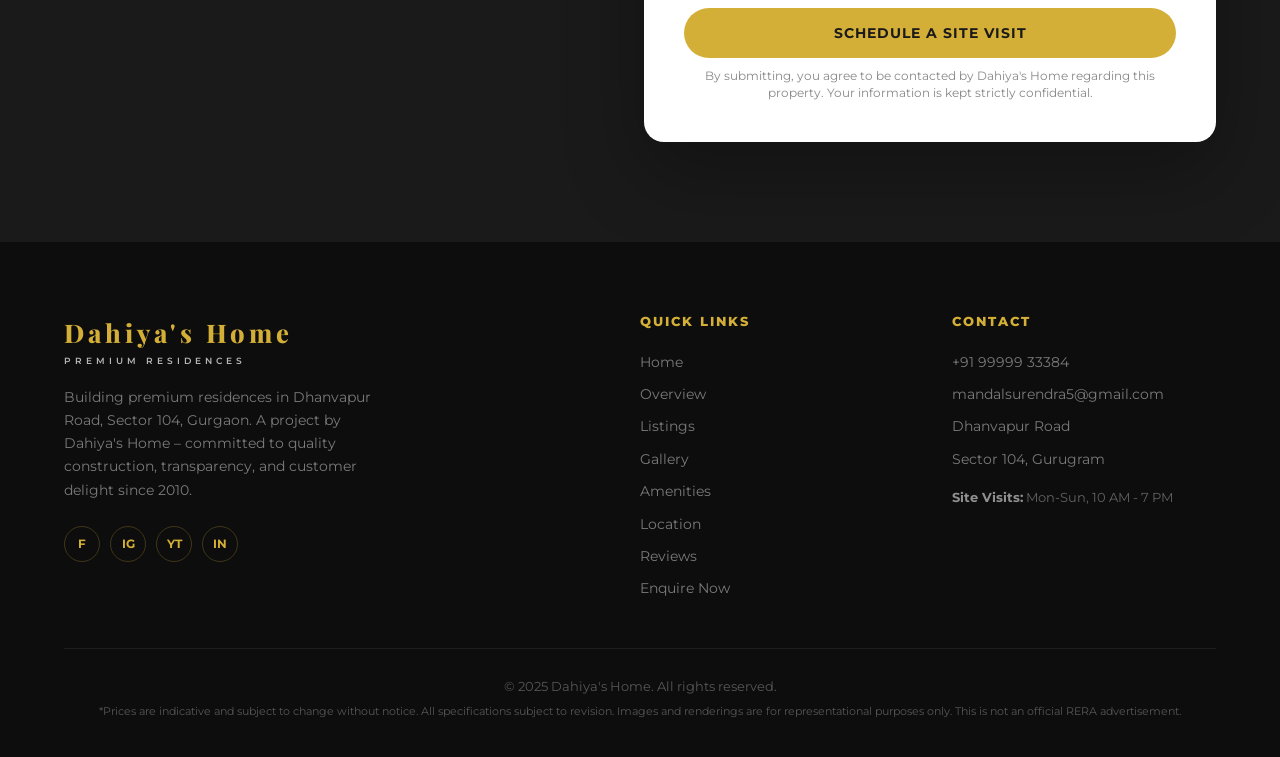
==== commit 86bd8163: "Remove prime from address strip" ====
--- a/index.html
+++ b/index.html
@@ -105,7 +105,7 @@
         <path d="M21 10c0 7-9 13-9 13s-9-6-9-13a9 9 0 0118 0z" stroke="currentColor" stroke-width="2" />
         <circle cx="12" cy="10" r="3" stroke="currentColor" stroke-width="2" />
       </svg>
-      <div><strong>Prime Sector 104</strong><span>Dhanvapur Road, Gurgaon</span></div>
+      <div><strong>Sector 104</strong><span>Dhanvapur Road, Gurgaon</span></div>
     </div>
     <div class="strip-item">
       <svg width="22" height="22" viewBox="0 0 24 24" fill="none">
@@ -721,3 +721,4 @@
 
 
 
+
--- a/styles.css
+++ b/styles.css
@@ -1,4 +1,4 @@
-/* ===== RESET & BASE ===== */
+﻿/* ===== RESET & BASE ===== */
 *,
 *::before,
 *::after {
@@ -841,7 +841,7 @@
 
 .listings-grid {
   display: grid;
-  grid-template-columns: repeat(3, minmax(0, 1fr));
+  grid-template-columns: repeat(4, minmax(0, 1fr));
   gap: 18px;
 }
 
@@ -2008,3 +2008,4 @@
     border-bottom: 1px solid rgba(212, 175, 55, 0.1);
   }
 }
+
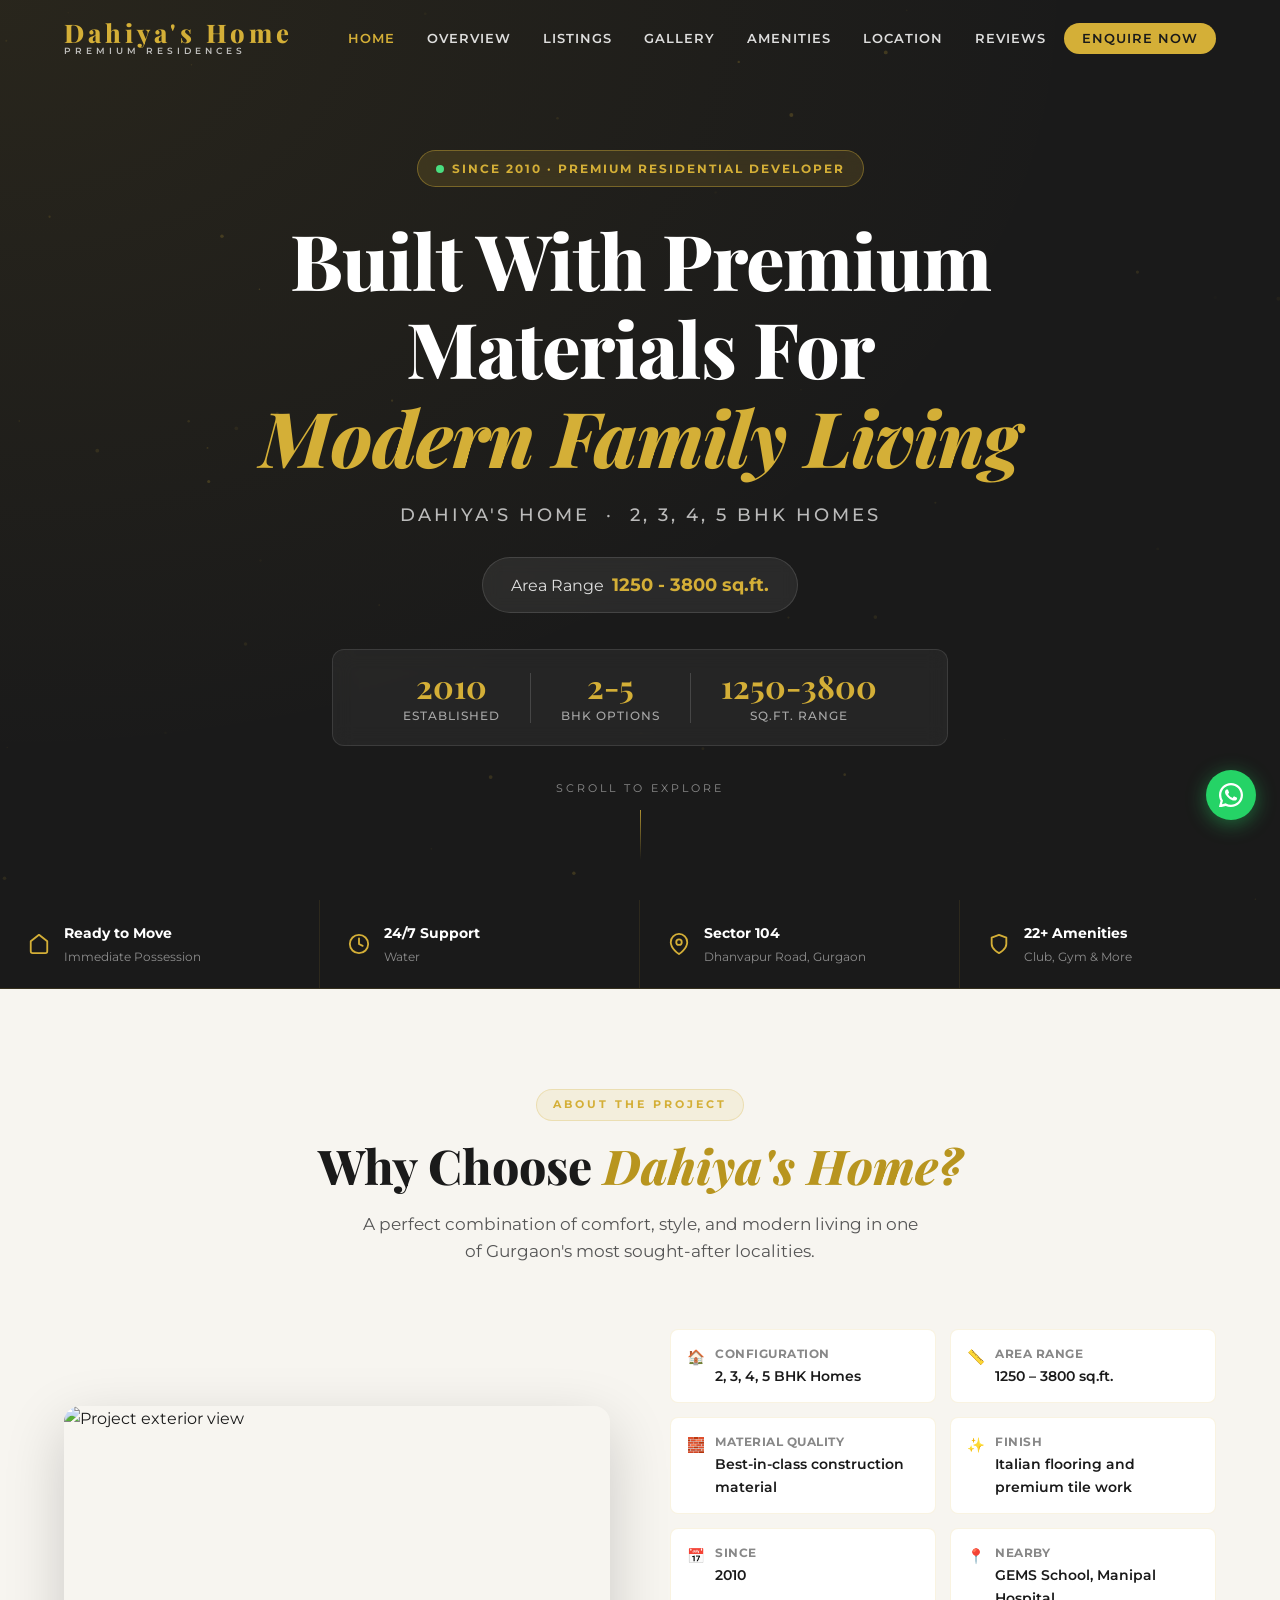
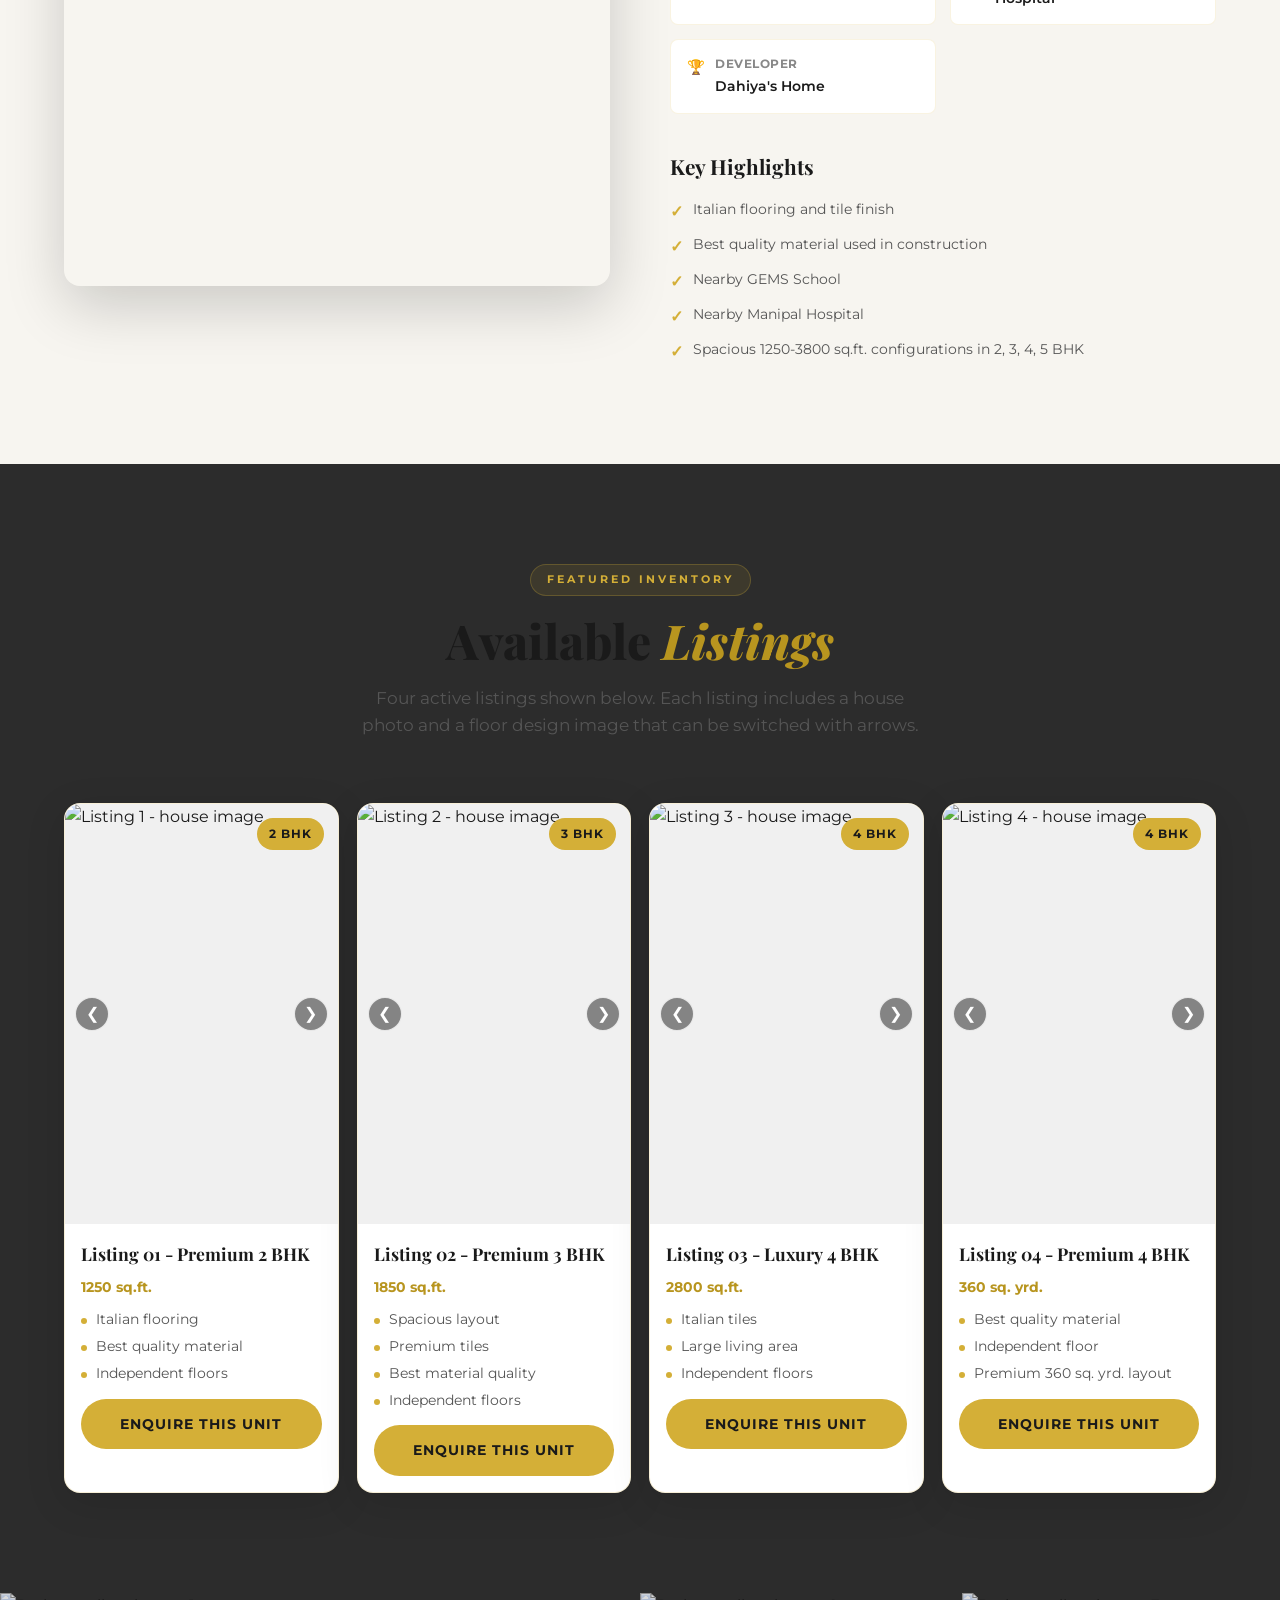
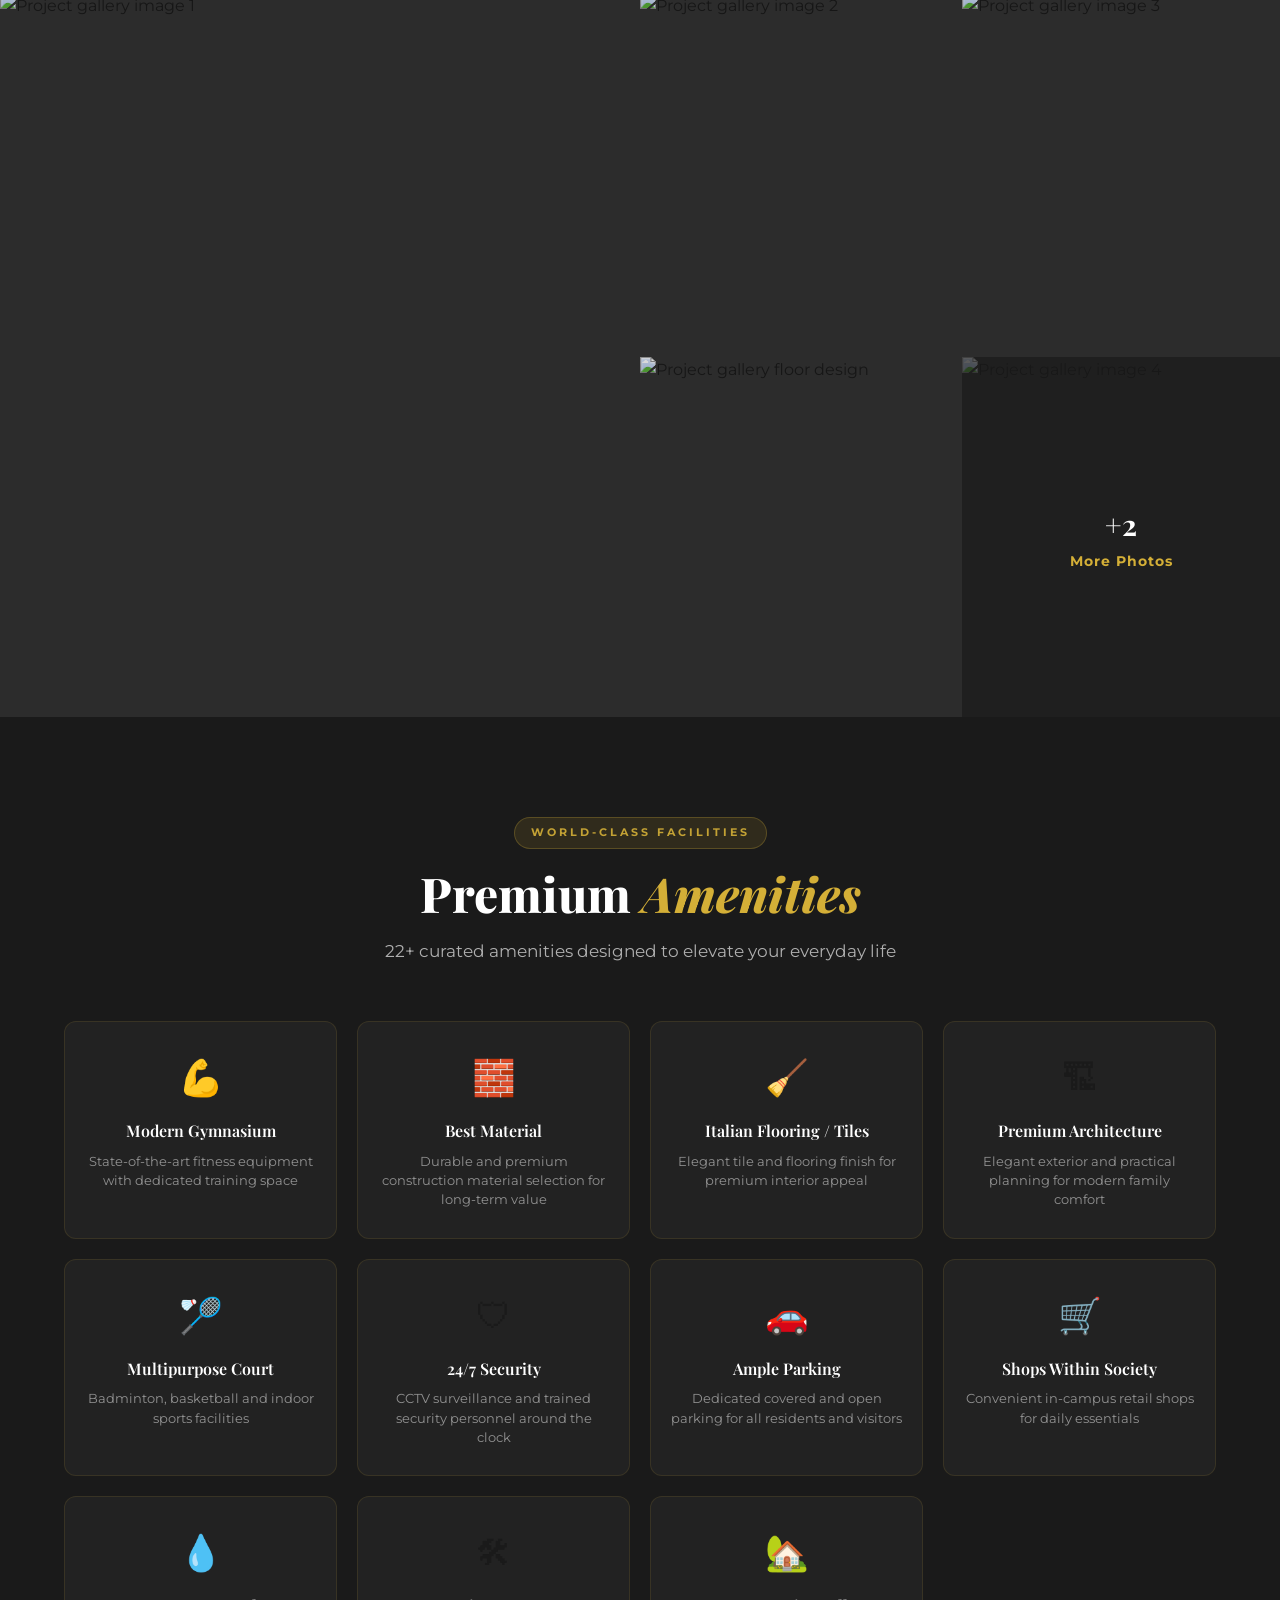
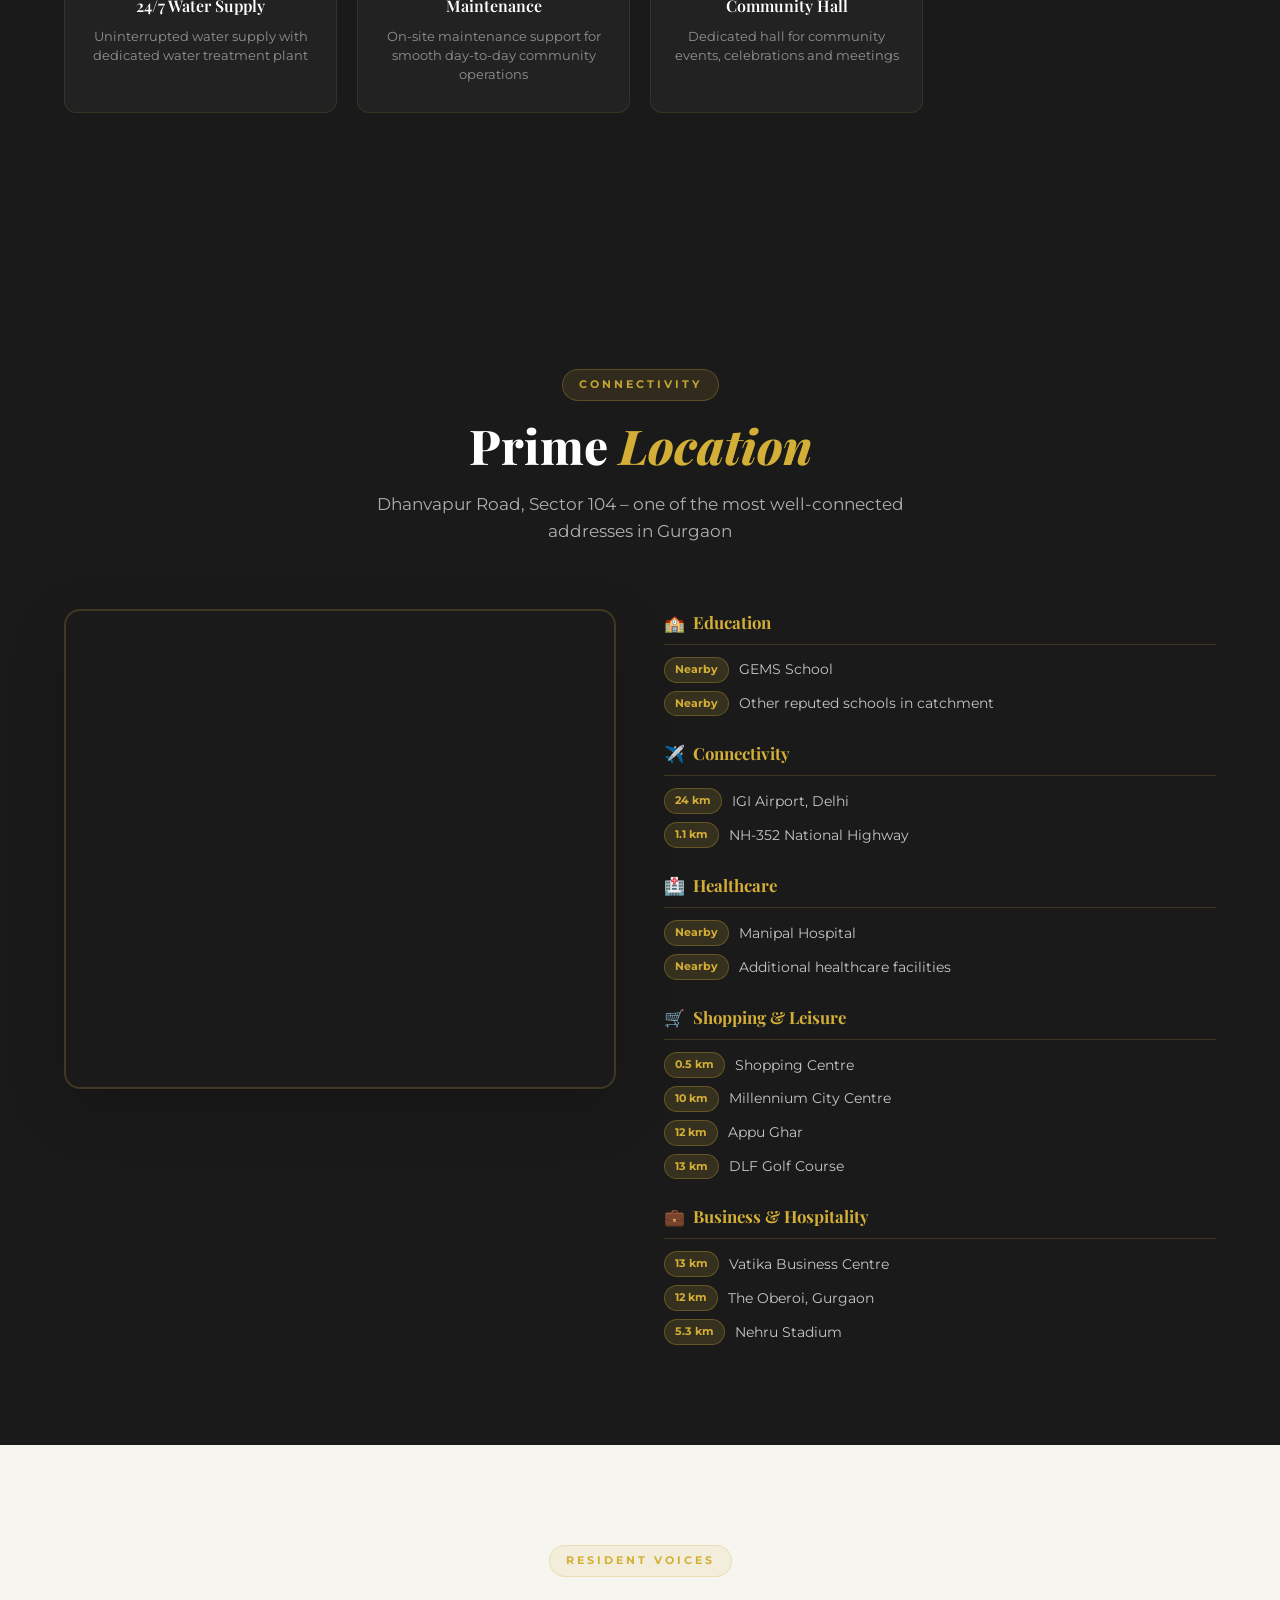
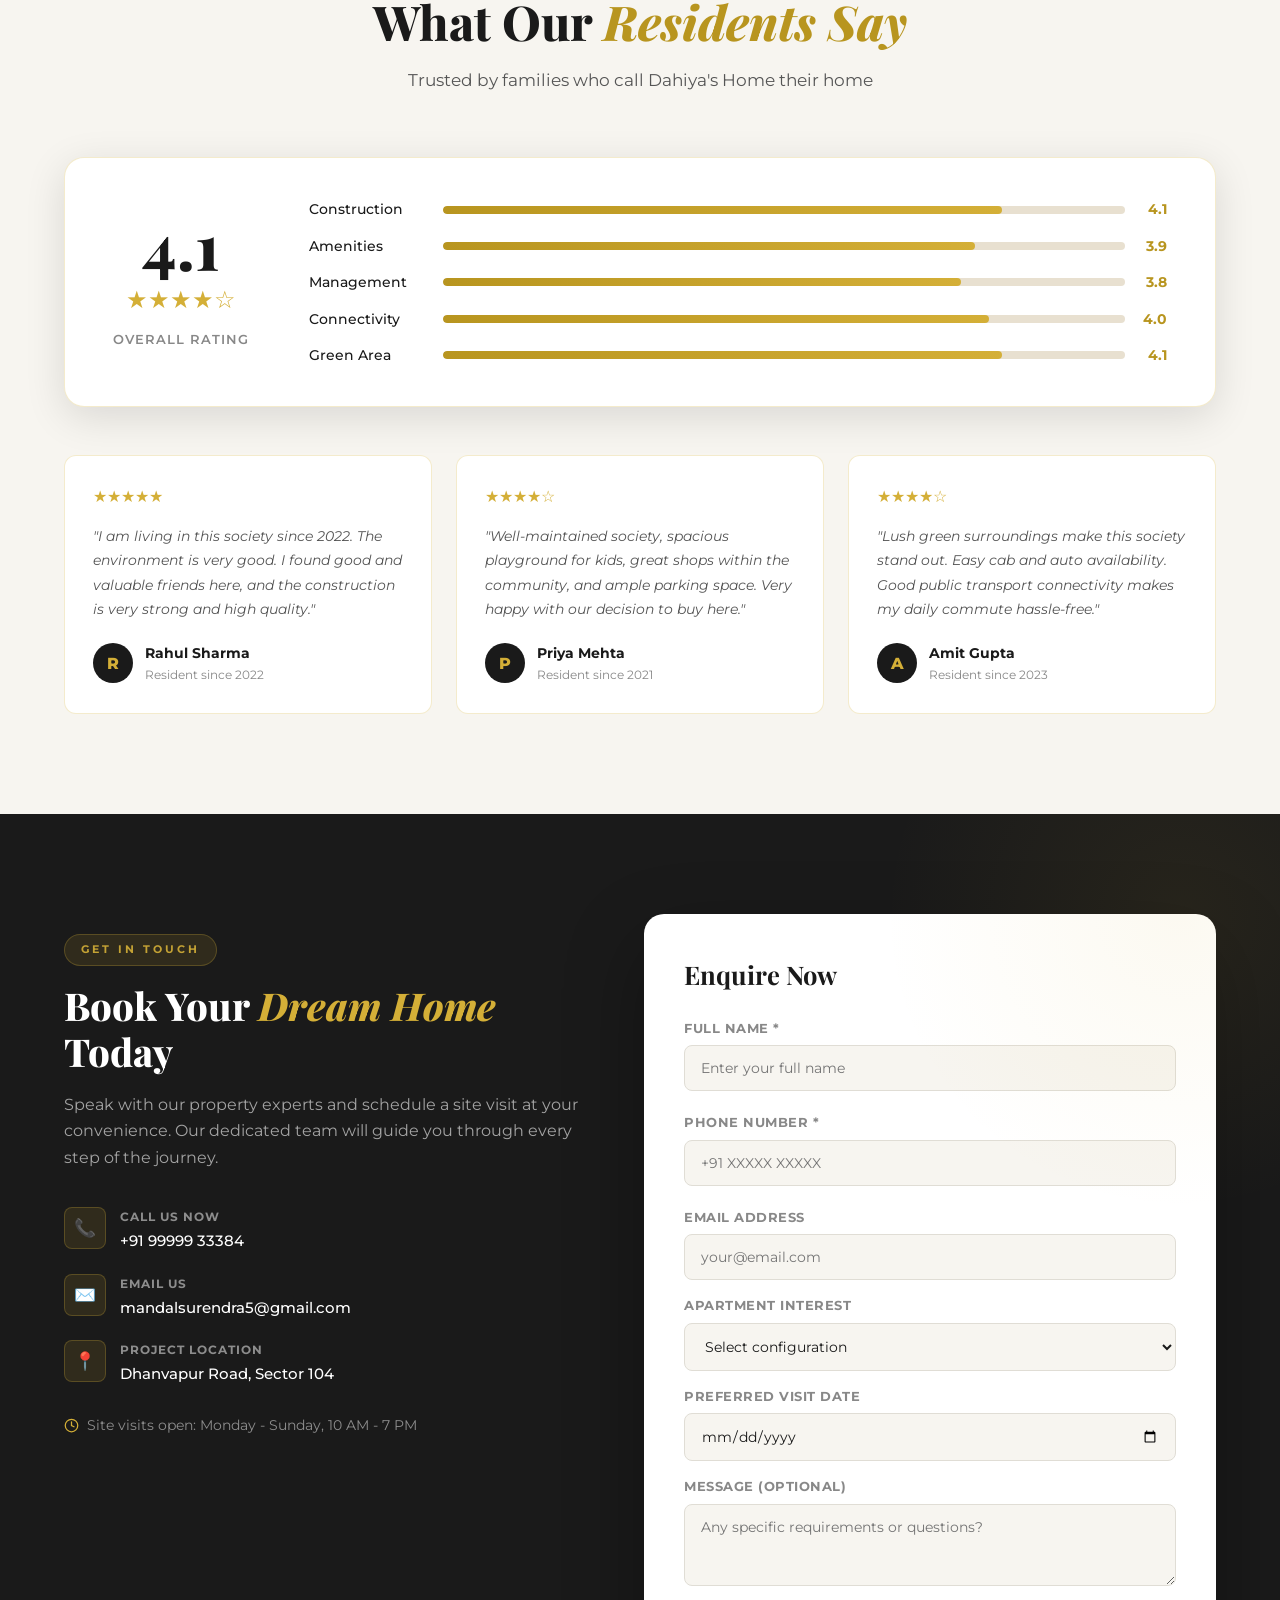
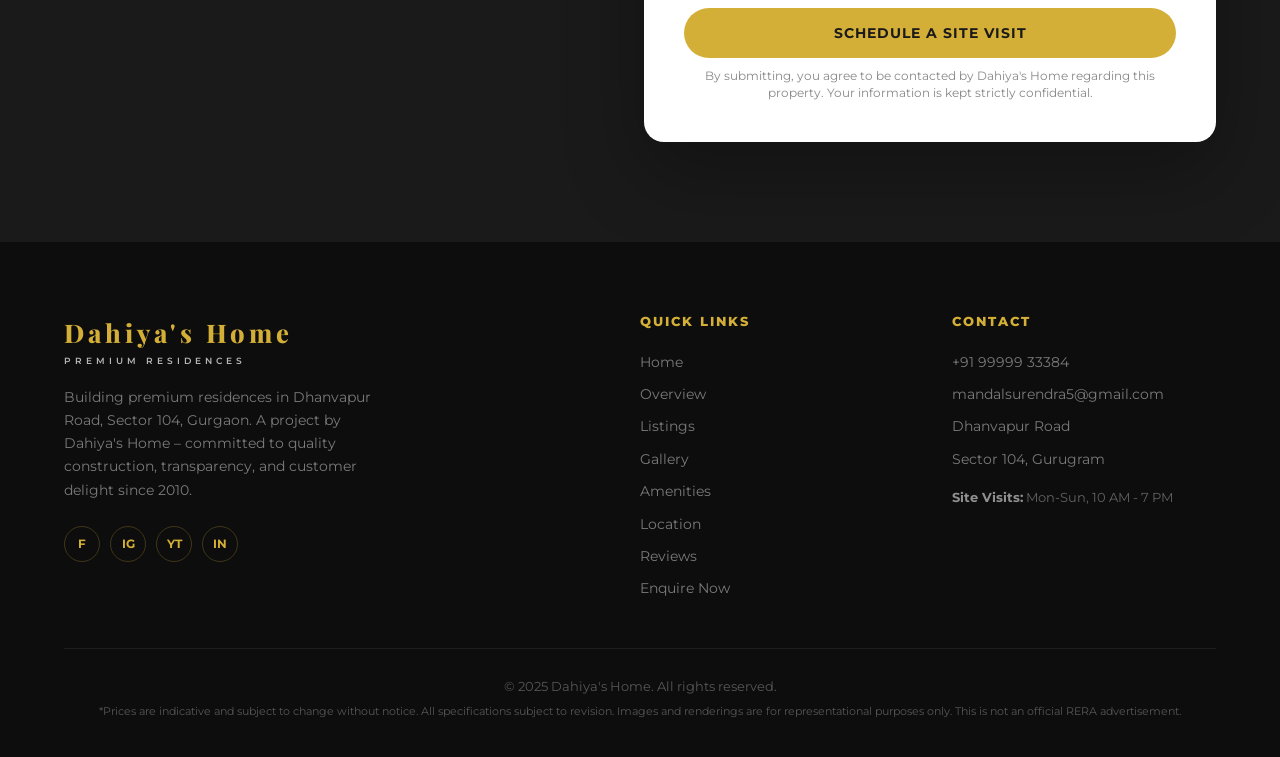
==== commit 3ab2fbf4: "Add full gallery to listing 2 slider" ====
--- a/index.html
+++ b/index.html
@@ -220,6 +220,57 @@
             <div class="listing-slide">
               <img src="assets/images/listing-2-floor.jpg" alt="Listing 2 - floor design image">
             </div>
+            <div class="listing-slide">
+              <img src="assets/images_2/1.jpeg" alt="Listing 2 - gallery image 1">
+            </div>
+            <div class="listing-slide">
+              <img src="assets/images_2/2.jpeg" alt="Listing 2 - gallery image 2">
+            </div>
+            <div class="listing-slide">
+              <img src="assets/images_2/3.jpeg" alt="Listing 2 - gallery image 3">
+            </div>
+            <div class="listing-slide">
+              <img src="assets/images_2/4.jpeg" alt="Listing 2 - gallery image 4">
+            </div>
+            <div class="listing-slide">
+              <img src="assets/images_2/5.jpeg" alt="Listing 2 - gallery image 5">
+            </div>
+            <div class="listing-slide">
+              <img src="assets/images_2/6.jpeg" alt="Listing 2 - gallery image 6">
+            </div>
+            <div class="listing-slide">
+              <img src="assets/images_2/7.jpeg" alt="Listing 2 - gallery image 7">
+            </div>
+            <div class="listing-slide">
+              <img src="assets/images_2/8.jpeg" alt="Listing 2 - gallery image 8">
+            </div>
+            <div class="listing-slide">
+              <img src="assets/images_2/9.jpeg" alt="Listing 2 - gallery image 9">
+            </div>
+            <div class="listing-slide">
+              <img src="assets/images_2/10.jpeg" alt="Listing 2 - gallery image 10">
+            </div>
+            <div class="listing-slide">
+              <img src="assets/images_2/11.jpeg" alt="Listing 2 - gallery image 11">
+            </div>
+            <div class="listing-slide">
+              <img src="assets/images_2/12.jpeg" alt="Listing 2 - gallery image 12">
+            </div>
+            <div class="listing-slide">
+              <img src="assets/images_2/13.jpeg" alt="Listing 2 - gallery image 13">
+            </div>
+            <div class="listing-slide">
+              <img src="assets/images_2/14.jpeg" alt="Listing 2 - gallery image 14">
+            </div>
+            <div class="listing-slide">
+              <img src="assets/images_2/15.jpeg" alt="Listing 2 - gallery image 15">
+            </div>
+            <div class="listing-slide">
+              <img src="assets/images_2/16.jpeg" alt="Listing 2 - gallery image 16">
+            </div>
+            <div class="listing-slide">
+              <img src="assets/images_2/17.jpeg" alt="Listing 2 - gallery image 17">
+            </div>
             <button class="listing-arrow prev" type="button" data-slide-dir="prev" aria-label="Previous image">&#10094;</button>
             <button class="listing-arrow next" type="button" data-slide-dir="next" aria-label="Next image">&#10095;</button>
             <span class="listing-badge">3 BHK</span>
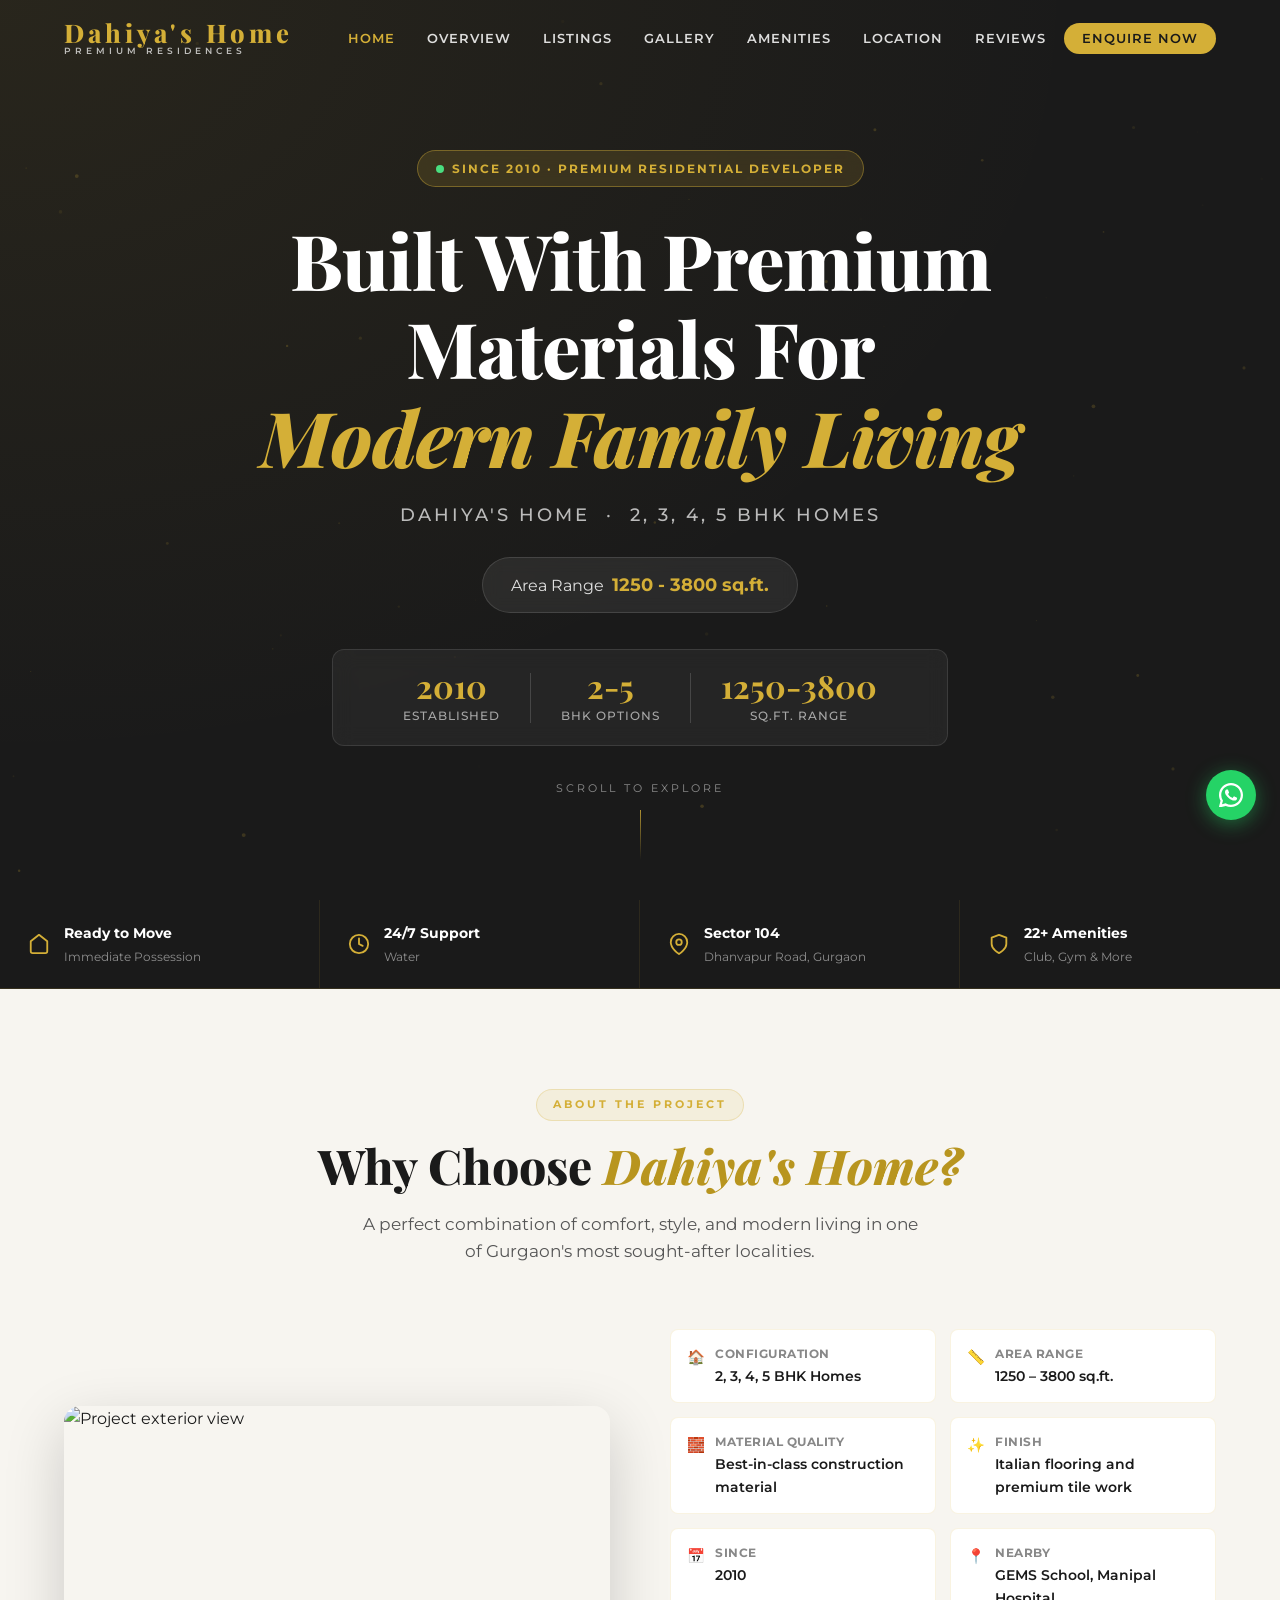
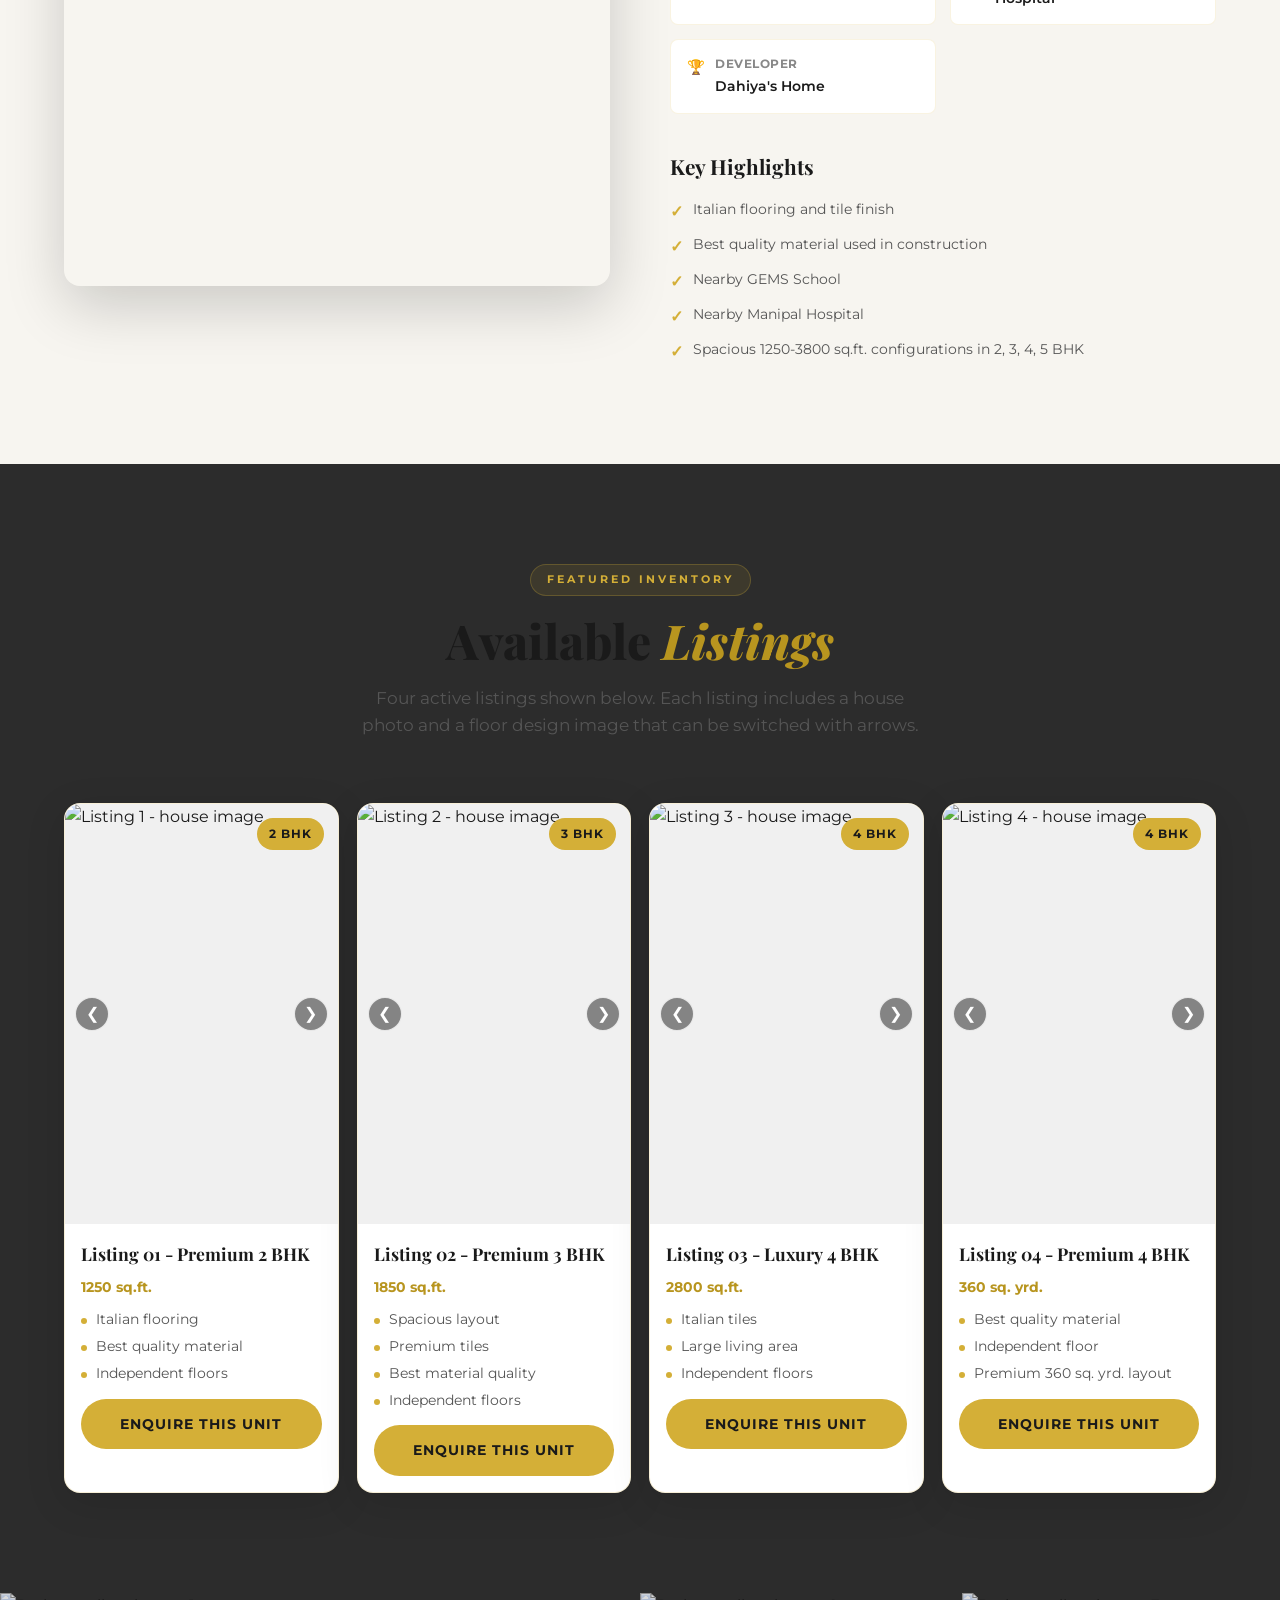
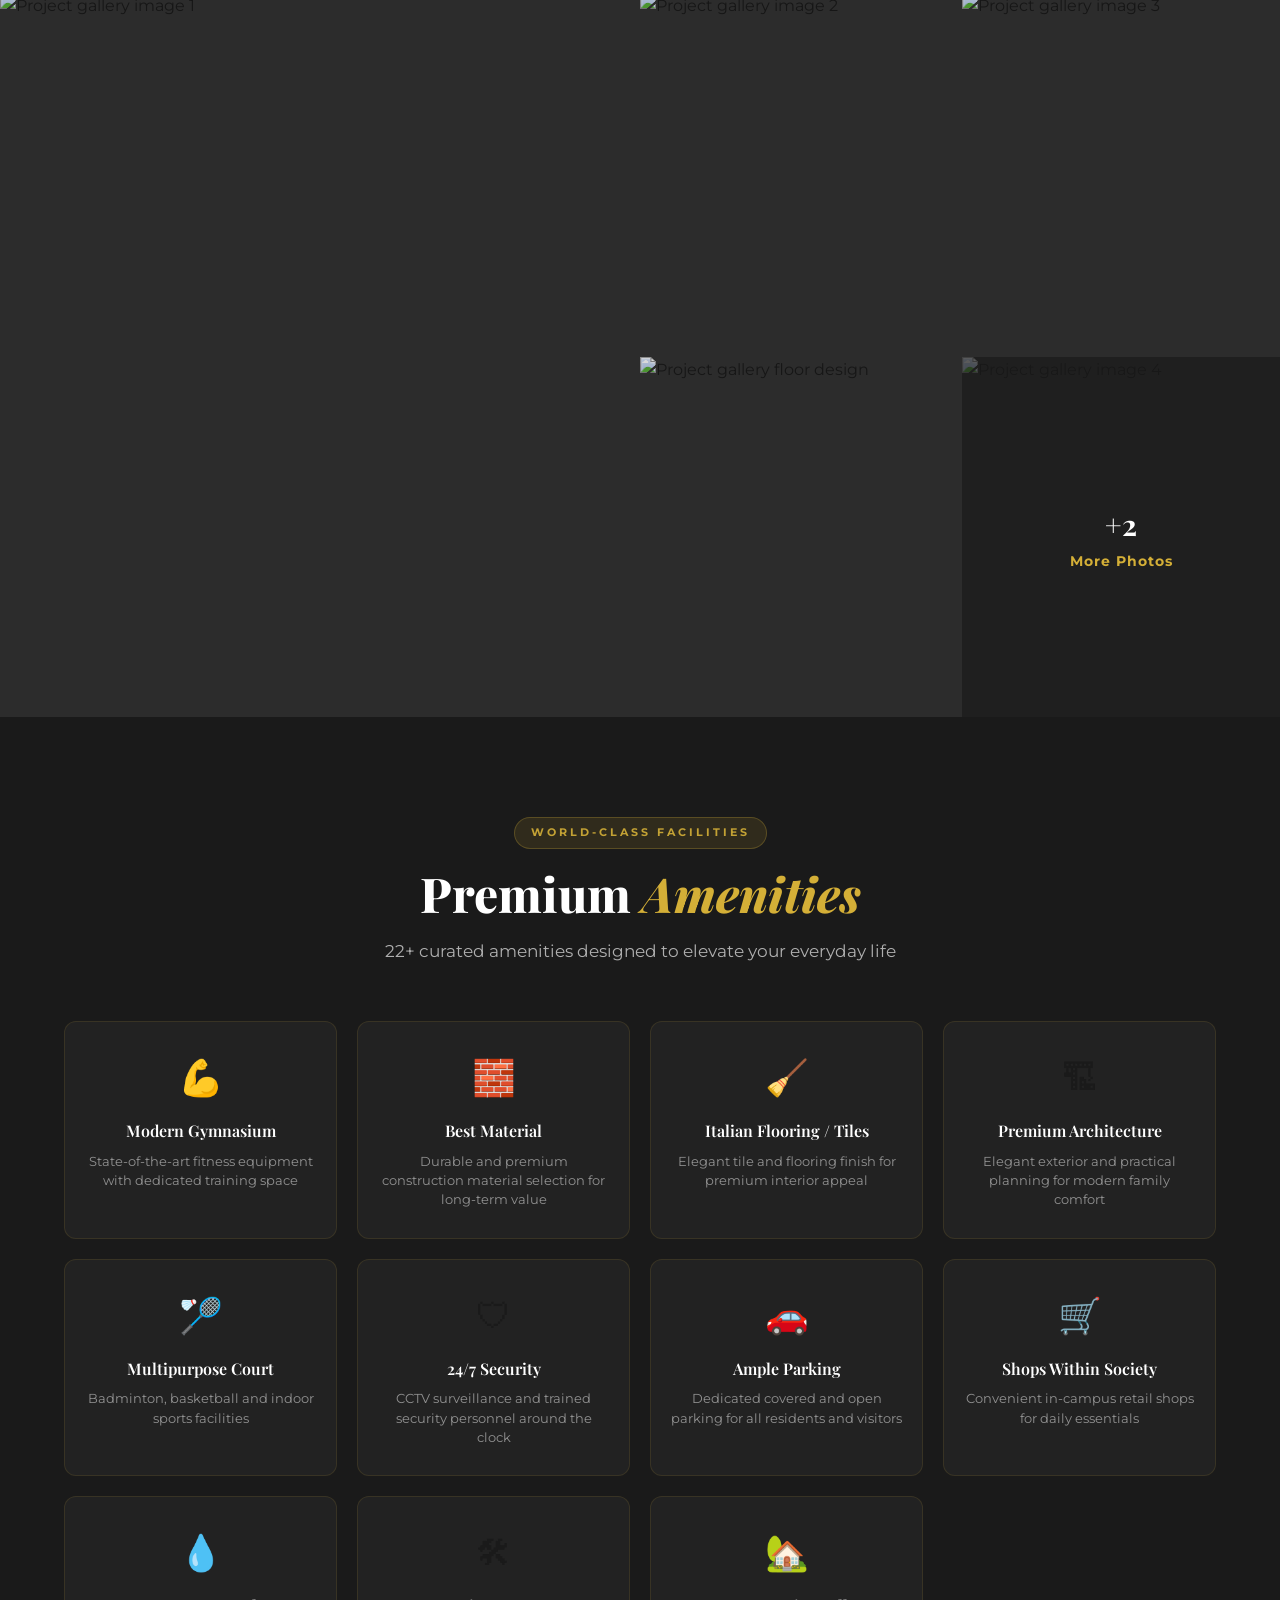
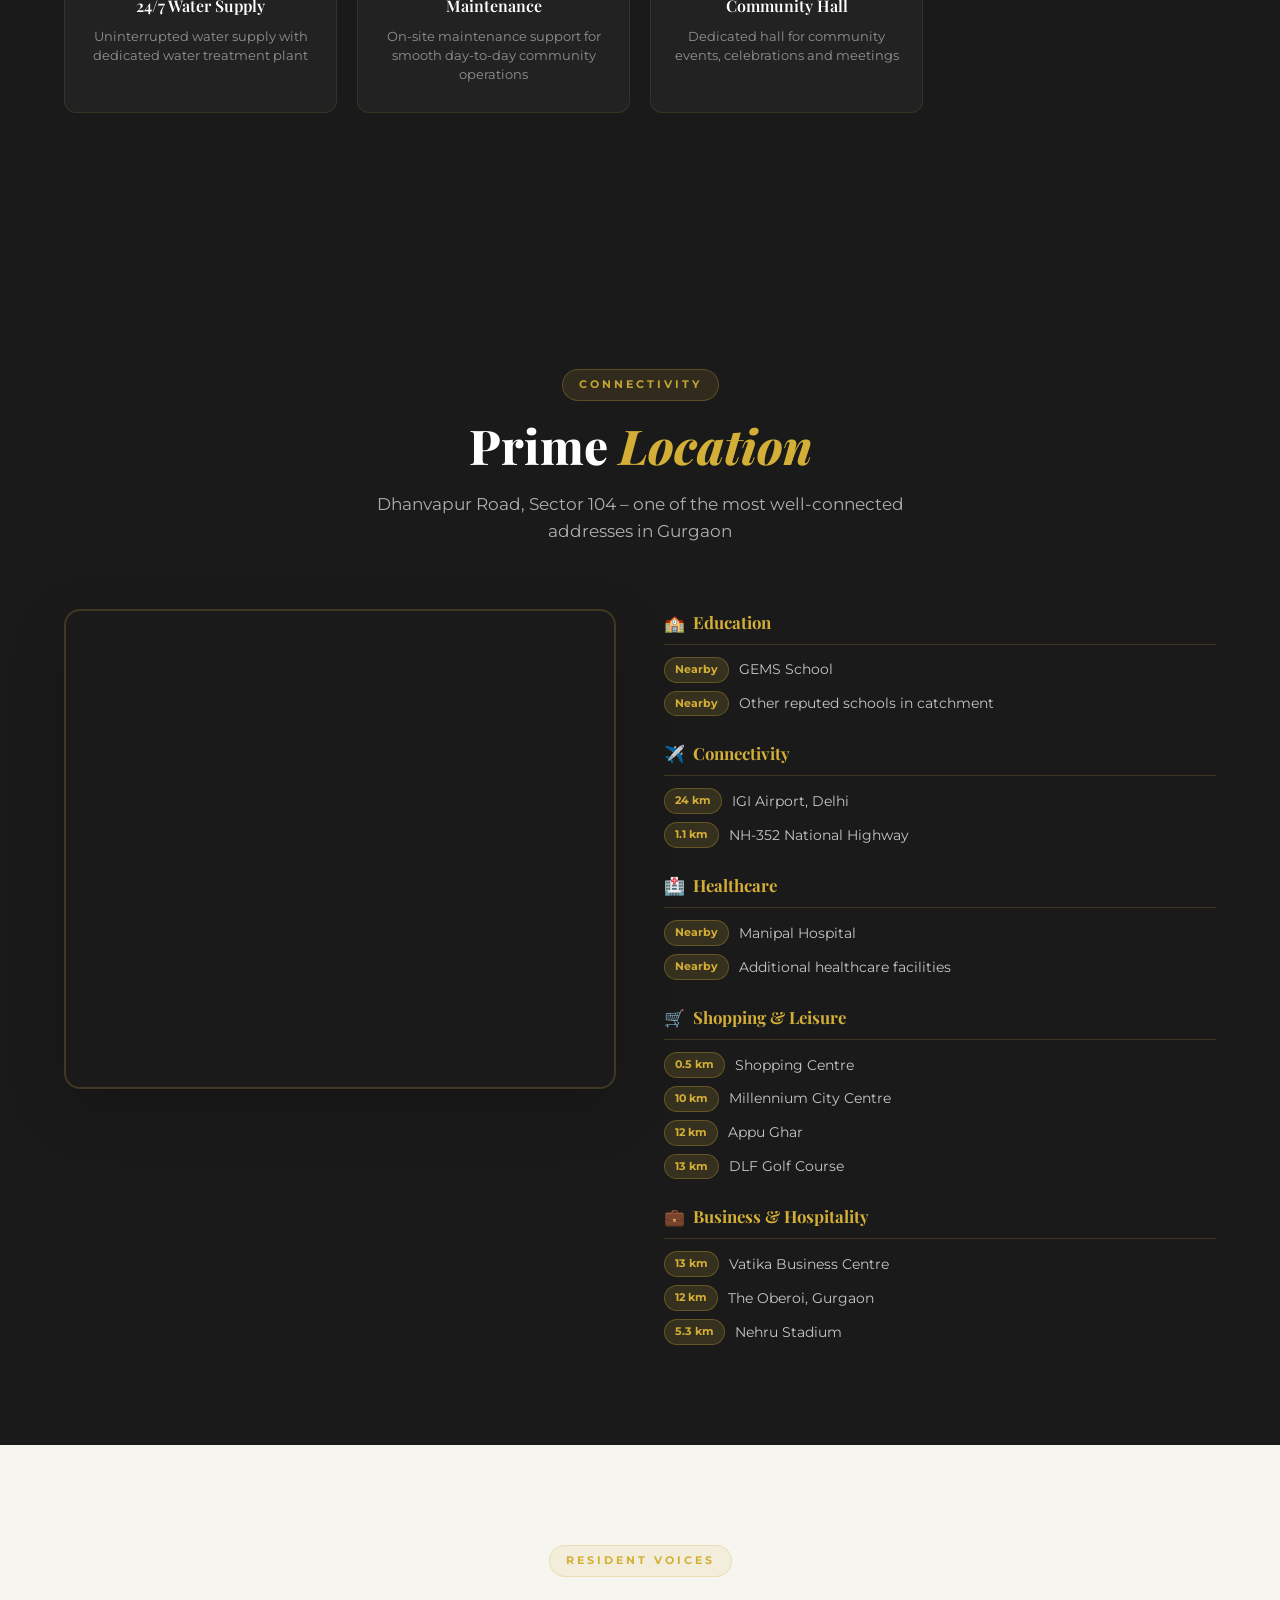
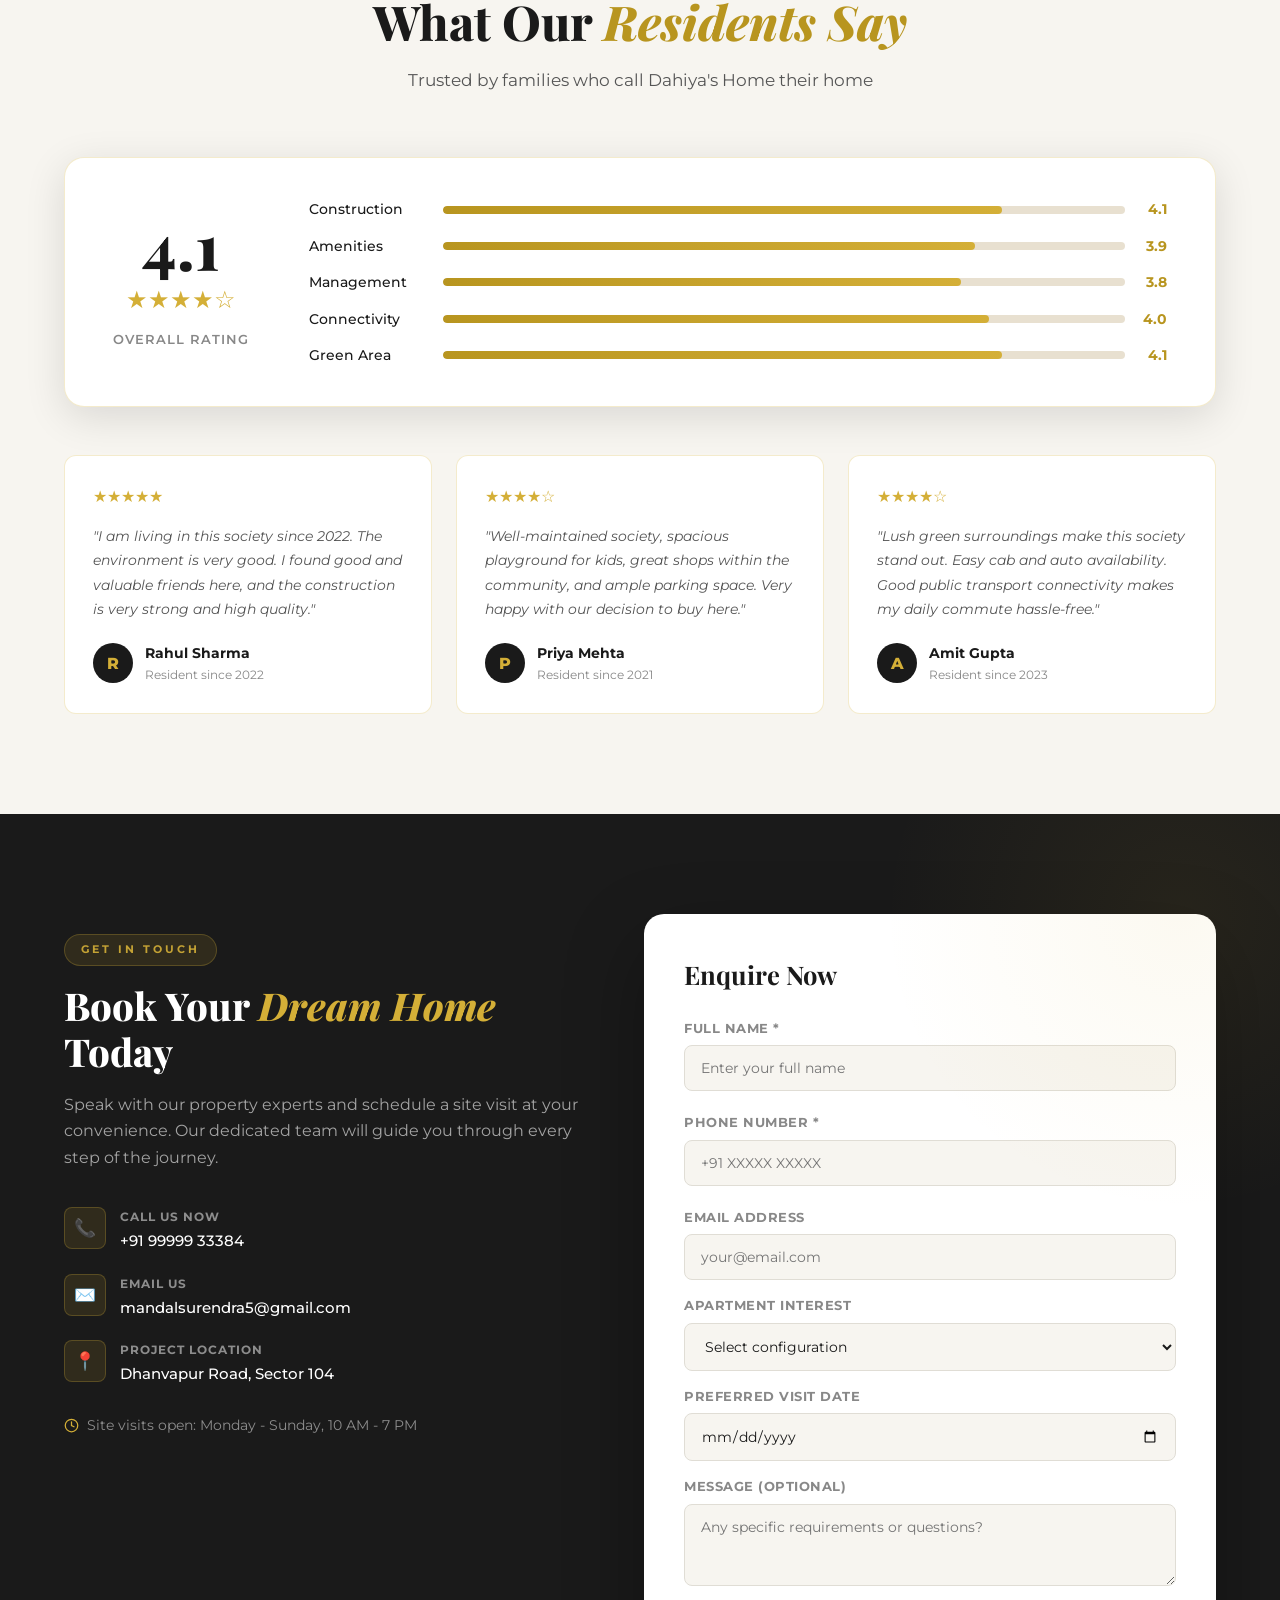
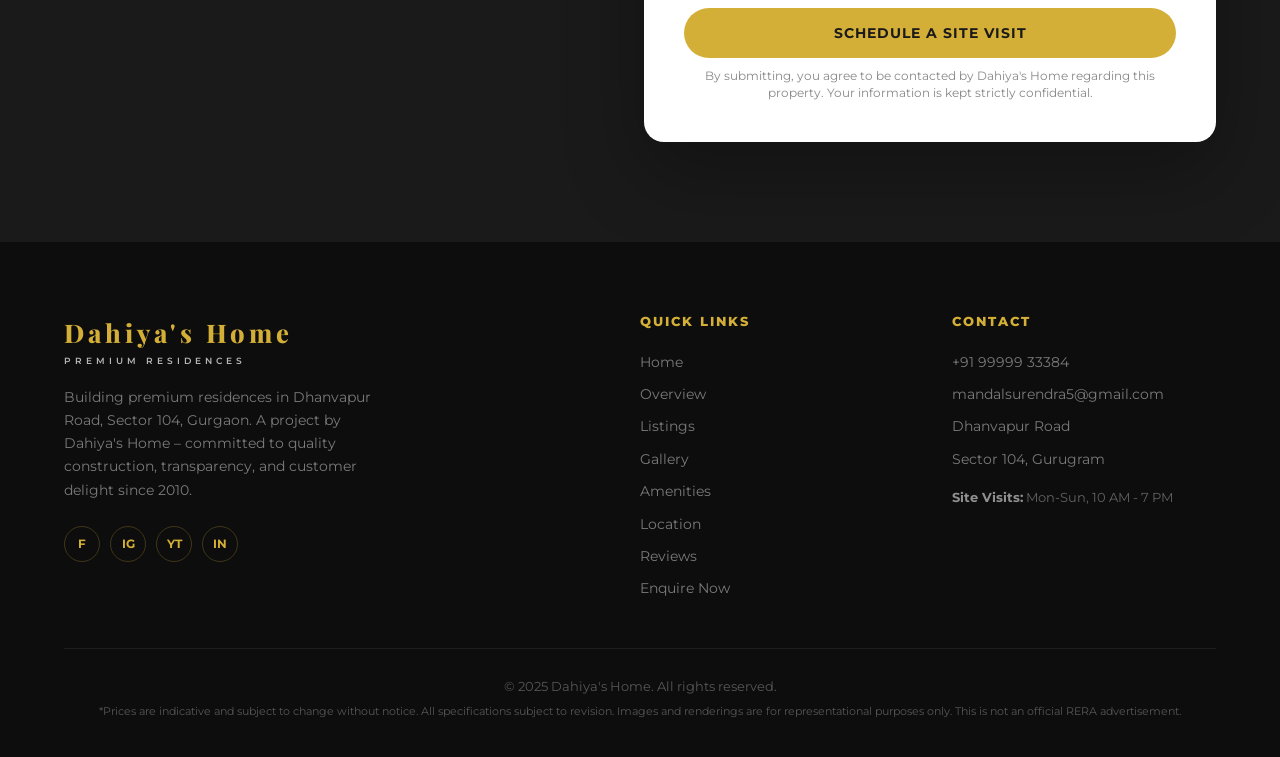
==== commit 26700ff5: "Add lightbox arrows for listing galleries" ====
--- a/index.html
+++ b/index.html
@@ -1,4 +1,4 @@
-﻿<!DOCTYPE html>
+<!DOCTYPE html>
 <html lang="en">
 
 <head>
@@ -762,7 +762,9 @@
   <!-- IMAGE LIGHTBOX -->
   <div class="image-lightbox" id="imageLightbox" aria-hidden="true">
     <button class="lightbox-close" id="lightboxClose" type="button" aria-label="Close image">&times;</button>
+    <button class="lightbox-arrow prev" id="lightboxPrev" type="button" aria-label="Previous image">&#10094;</button>
     <img id="lightboxImage" src="" alt="Expanded view">
+    <button class="lightbox-arrow next" id="lightboxNext" type="button" aria-label="Next image">&#10095;</button>
   </div>
 
   <script src="/script.js?v=3"></script>
@@ -773,3 +775,5 @@
 
 
 
+
+
--- a/styles.css
+++ b/styles.css
@@ -1,4 +1,4 @@
-﻿/* ===== RESET & BASE ===== */
+/* ===== RESET & BASE ===== */
 *,
 *::before,
 *::after {
@@ -43,6 +43,10 @@
   -webkit-font-smoothing: antialiased;
 }
 
+body.menu-open {
+  overflow: hidden;
+}
+
 ::selection {
   background: var(--gold);
   color: white;
@@ -1031,6 +1035,34 @@
   font-size: 1.15rem;
   line-height: 1;
   cursor: pointer;
+}
+
+.lightbox-arrow {
+  position: absolute;
+  top: 50%;
+  transform: translateY(-50%);
+  width: 56px;
+  height: 56px;
+  border-radius: 999px;
+  border: 1px solid rgba(255, 255, 255, 0.3);
+  background: rgba(0, 0, 0, 0.4);
+  color: #fff;
+  font-size: 1.8rem;
+  line-height: 1;
+  cursor: pointer;
+  z-index: 2;
+}
+
+.lightbox-arrow.prev {
+  left: 24px;
+}
+
+.lightbox-arrow.next {
+  right: 24px;
+}
+
+.lightbox-arrow.is-hidden {
+  display: none;
 }
 
 .gallery-item:hover img {
@@ -1899,22 +1931,27 @@
   }
 
   .nav-links {
-    display: none;
+    display: flex;
     position: fixed;
-    top: 0;
-    left: 0;
-    right: 0;
-    bottom: 0;
-    background: var(--charcoal);
+    inset: 0;
+    background: rgba(26, 26, 26, 0.98);
     flex-direction: column;
     align-items: center;
     justify-content: center;
     gap: 12px;
-    z-index: 999;
+    padding: 110px 24px 32px;
+    z-index: 1001;
+    opacity: 0;
+    visibility: hidden;
+    pointer-events: none;
+    transition: opacity var(--transition), visibility var(--transition);
+    overflow-y: auto;
   }
 
   .nav-links.open {
-    display: flex;
+    opacity: 1;
+    visibility: visible;
+    pointer-events: auto;
   }
 
   .nav-link {
@@ -1924,7 +1961,8 @@
 
   .hamburger {
     display: flex;
-    z-index: 1000;
+    position: relative;
+    z-index: 1002;
   }
 
   .hero-stats {
@@ -2009,3 +2047,6 @@
   }
 }
 
+
+
+
